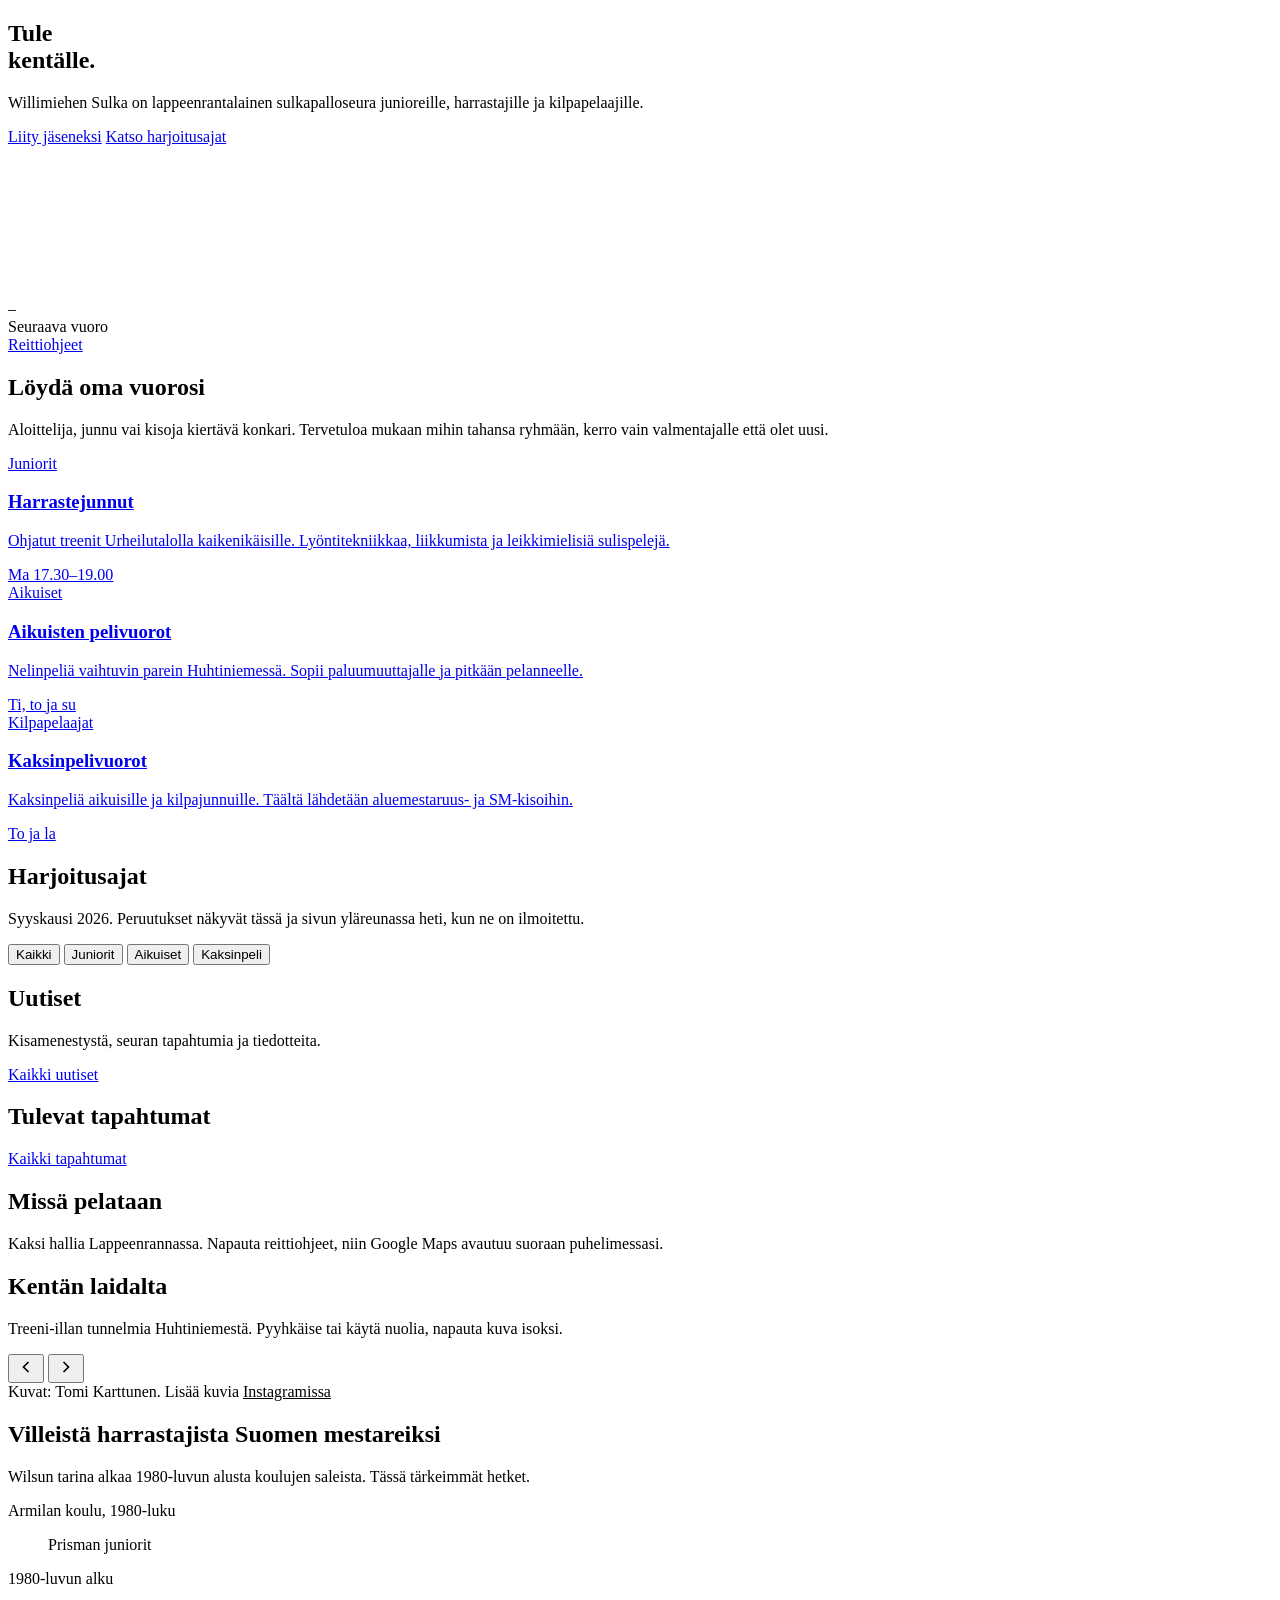
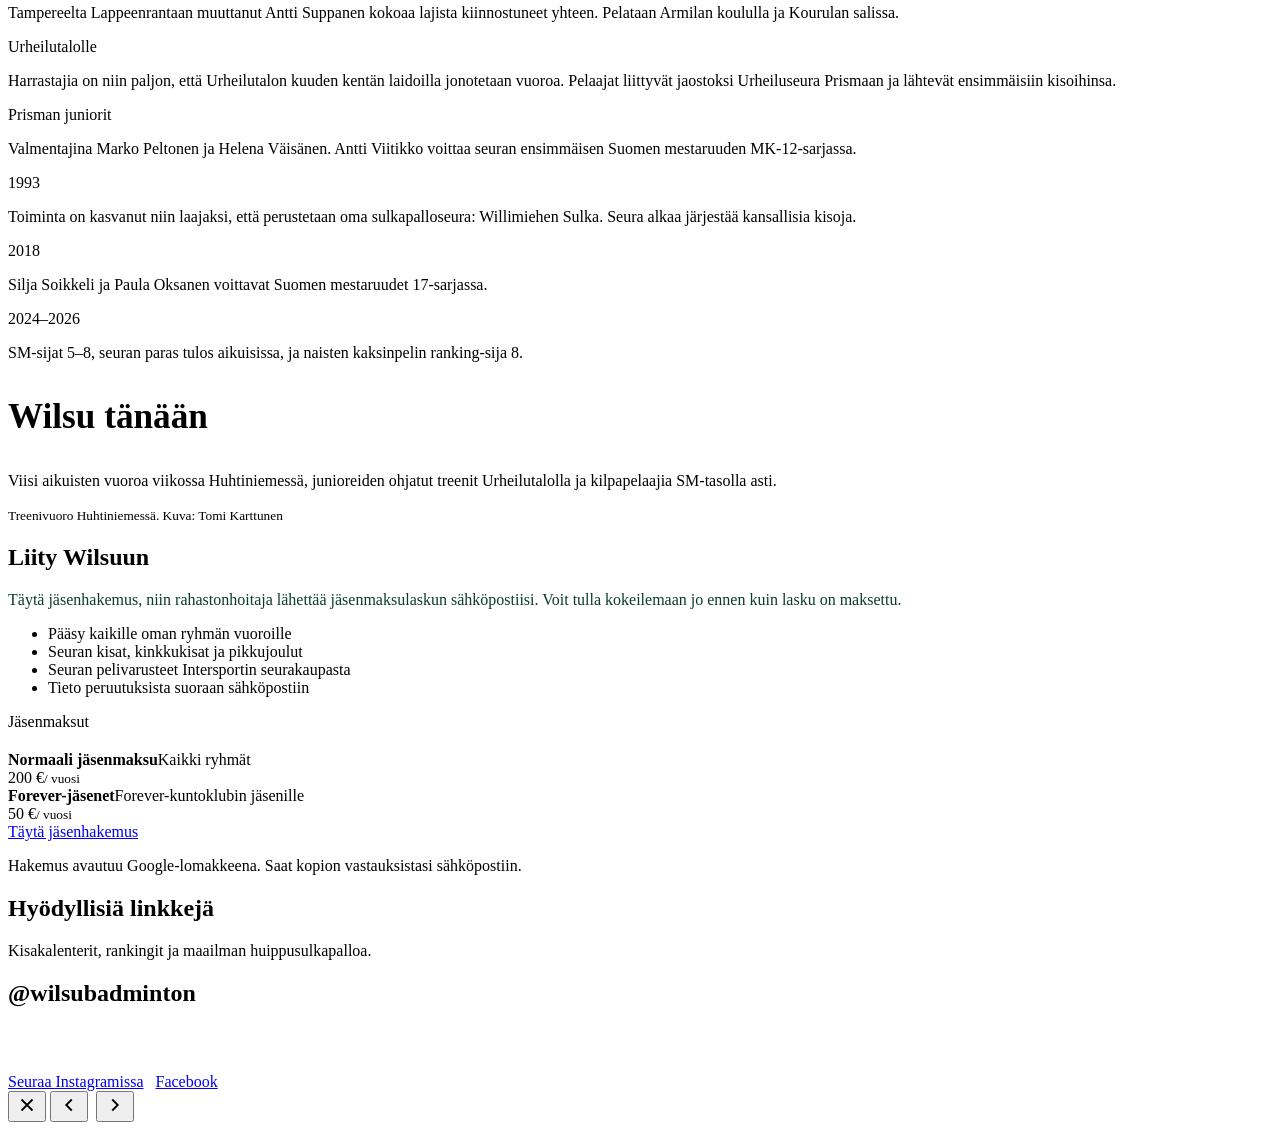
==== index.html @ 4e206eff "Add files via upload" ====
<!DOCTYPE html>
<html lang="fi">
<head>
<meta charset="UTF-8">
<meta name="viewport" content="width=device-width, initial-scale=1">
<title>Willimiehen Sulka – sulkapalloa Lappeenrannassa</title>
<meta name="description" content="Willimiehen Sulka ry on lappeenrantalainen sulkapalloseura junioreille, harrastajille ja kilpapelaajille.">
<meta name="theme-color" content="#0B3B2E">
<link rel="icon" href="data:image/svg+xml,%3Csvg xmlns='http://www.w3.org/2000/svg' viewBox='0 0 40 40'%3E%3Ccircle cx='20' cy='20' r='19' fill='%23F5D547'/%3E%3Cpath d='M13 12 L20 29 L27 12' fill='none' stroke='%230B3B2E' stroke-width='3.2'/%3E%3Ccircle cx='20' cy='30' r='3.2' fill='%230B3B2E'/%3E%3C/svg%3E">
<link rel="preload" href="assets/fonts/bricolage.woff2" as="font" type="font/woff2" crossorigin>
<link rel="stylesheet" href="assets/style.css">
</head>
<body>
<main>
<section class="hero">
  <div class="wrap">
    <div class="hero-copy">
      <h1>Tule<br>kentälle.</h1>
      <p>Willimiehen Sulka on lappeenrantalainen sulkapalloseura junioreille, harrastajille ja kilpapelaajille.</p>
      <div class="actions">
        <a class="btn btn-shuttle" href="#jasenyys">Liity jäseneksi</a>
        <a class="btn btn-ghost" href="#vuorot">Katso harjoitusajat</a>
      </div>
    </div>
    <div class="hero-stage"><svg id="scene" role="img" aria-label="Sulkapallo lentää verkon yli kentän päästä päähän"></svg></div>
  </div>
</section>

<div class="wrap next">
  <div class="next-card" aria-live="polite">
    <div class="next-badge" id="next-badge">–</div>
    <div>
      <div class="next-when" id="next-when">Seuraava vuoro</div>
      <div class="next-meta" id="next-meta"></div>
    </div>
    <a class="btn btn-dark" id="next-map" href="#paikat">Reittiohjeet</a>
  </div>
</div>

<section class="block" id="pelaa">
  <div class="wrap">
    <div class="head-row">
      <div>
        <h2>Löydä oma vuorosi</h2>
        <p class="lede">Aloittelija, junnu vai kisoja kiertävä konkari. Tervetuloa mukaan mihin tahansa ryhmään, kerro vain valmentajalle että olet uusi.</p>
      </div>
    </div>
    <div class="paths">
      <a class="path" href="#vuorot" data-go="juniorit">
        <div><span class="tag tag-juniorit">Juniorit</span><h3>Harrastejunnut</h3></div>
        <p>Ohjatut treenit Urheilutalolla kaikenikäisille. Lyöntitekniikkaa, liikkumista ja leikkimielisiä sulispelejä.</p>
        <span class="when">Ma 17.30–19.00</span>
      </a>
      <a class="path" href="#vuorot" data-go="aikuiset">
        <div><span class="tag tag-aikuiset">Aikuiset</span><h3>Aikuisten pelivuorot</h3></div>
        <p>Nelinpeliä vaihtuvin parein Huhtiniemessä. Sopii paluumuuttajalle ja pitkään pelanneelle.</p>
        <span class="when">Ti, to ja su</span>
      </a>
      <a class="path" href="#vuorot" data-go="kilpa">
        <div><span class="tag tag-kilpa">Kilpapelaajat</span><h3>Kaksinpelivuorot</h3></div>
        <p>Kaksinpeliä aikuisille ja kilpajunnuille. Täältä lähdetään aluemestaruus- ja SM-kisoihin.</p>
        <span class="when">To ja la</span>
      </a>
    </div>
  </div>
</section>

<section class="block schedule" id="vuorot">
  <div class="wrap">
    <div class="head-row">
      <div>
        <h2>Harjoitusajat</h2>
        <p class="lede">Syyskausi 2026. Peruutukset näkyvät tässä ja sivun yläreunassa heti, kun ne on ilmoitettu.</p>
      </div>
      <div class="filters" role="group" aria-label="Näytä ryhmä">
        <button aria-pressed="true" data-filter="kaikki">Kaikki</button>
        <button aria-pressed="false" data-filter="juniorit">Juniorit</button>
        <button aria-pressed="false" data-filter="aikuiset">Aikuiset</button>
        <button aria-pressed="false" data-filter="kilpa">Kaksinpeli</button>
      </div>
    </div>
    <div class="week" id="week"></div>
  </div>
</section>

<section class="block" id="uutiset">
  <div class="wrap">
    <div class="head-row">
      <div>
        <h2>Uutiset</h2>
        <p class="lede">Kisamenestystä, seuran tapahtumia ja tiedotteita.</p>
      </div>
      <a class="text-link" href="uutiset.html">Kaikki uutiset</a>
    </div>
    <div class="news-cards" id="news"></div>
  </div>
</section>

<section class="block events" id="tapahtumat">
  <div class="wrap">
    <div class="head-row">
      <h2>Tulevat tapahtumat</h2>
      <a class="text-link" href="tapahtumat.html">Kaikki tapahtumat</a>
    </div>
    <div id="events"></div>
  </div>
</section>

<section class="block" id="paikat">
  <div class="wrap">
    <div class="head-row">
      <div>
        <h2>Missä pelataan</h2>
        <p class="lede">Kaksi hallia Lappeenrannassa. Napauta reittiohjeet, niin Google Maps avautuu suoraan puhelimessasi.</p>
      </div>
    </div>
    <div class="places" id="places"></div>
  </div>
</section>

<section class="block gallery" id="galleria">
  <div class="wrap">
    <div class="head-row">
      <div>
        <h2>Kentän laidalta</h2>
        <p class="lede">Treeni-illan tunnelmia Huhtiniemestä. Pyyhkäise tai käytä nuolia, napauta kuva isoksi.</p>
      </div>
      <div class="g-controls">
        <button class="g-btn" id="g-prev" aria-label="Edellinen kuva"><svg width="20" height="20" viewBox="0 0 24 24" fill="none" stroke="currentColor" stroke-width="2" aria-hidden="true"><path d="M15 6l-6 6 6 6"/></svg></button>
        <button class="g-btn" id="g-next" aria-label="Seuraava kuva"><svg width="20" height="20" viewBox="0 0 24 24" fill="none" stroke="currentColor" stroke-width="2" aria-hidden="true"><path d="M9 6l6 6-6 6"/></svg></button>
      </div>
    </div>
  </div>
  <div class="track" id="track" tabindex="0" aria-label="Kuvagalleria"></div>
  <div class="wrap g-foot">
    <div class="g-progress" aria-hidden="true"><span id="g-bar"></span></div>
    <span>Kuvat: Tomi Karttunen. Lisää kuvia <a href="https://www.instagram.com/wilsubadminton" style="color:var(--shuttle)">Instagramissa</a></span>
  </div>
</section>

<section class="block" id="seura">
  <div class="wrap">
    <div class="head-row">
      <div>
        <h2>Villeistä harrastajista Suomen mestareiksi</h2>
        <p class="lede">Wilsun tarina alkaa 1980-luvun alusta koulujen saleista. Tässä tärkeimmät hetket.</p>
      </div>
    </div>
    <div class="history-grid">
      <div class="archive">
        <figure class="polaroid" style="margin:0">
          <div class="frame" id="archive-1"></div>
          <figcaption>Armilan koulu, 1980-luku</figcaption>
        </figure>
        <figure class="polaroid two">
          <div class="frame" id="archive-2"></div>
          <figcaption>Prisman juniorit</figcaption>
        </figure>
      </div>
      <div class="story">
        <div class="era"><div class="yr">1980-luvun alku</div><p>Tampereelta Lappeenrantaan muuttanut Antti Suppanen kokoaa lajista kiinnostuneet yhteen. Pelataan Armilan koululla ja Kourulan salissa.</p></div>
        <div class="era"><div class="yr">Urheilutalolle</div><p>Harrastajia on niin paljon, että Urheilutalon kuuden kentän laidoilla jonotetaan vuoroa. Pelaajat liittyvät jaostoksi Urheiluseura Prismaan ja lähtevät ensimmäisiin kisoihinsa.</p></div>
        <div class="era"><div class="yr">Prisman juniorit</div><p>Valmentajina Marko Peltonen ja Helena Väisänen. Antti Viitikko voittaa seuran ensimmäisen Suomen mestaruuden MK-12-sarjassa.</p></div>
        <div class="era"><div class="yr">1993</div><p>Toiminta on kasvanut niin laajaksi, että perustetaan oma sulkapalloseura: Willimiehen Sulka. Seura alkaa järjestää kansallisia kisoja.</p></div>
        <div class="era"><div class="yr">2018</div><p>Silja Soikkeli ja Paula Oksanen voittavat Suomen mestaruudet 17-sarjassa.</p></div>
        <div class="era"><div class="yr">2024–2026</div><p>SM-sijat 5–8, seuran paras tulos aikuisissa, ja naisten kaksinpelin ranking-sija 8.</p></div>
      </div>
    </div>
    <div class="now">
      <div class="now-photo" id="now-photo"></div>
      <div>
        <h3 style="font-size:clamp(1.6rem,3vw,2.2rem);font-weight:800">Wilsu tänään</h3>
        <p class="lede">Viisi aikuisten vuoroa viikossa Huhtiniemessä, junioreiden ohjatut treenit Urheilutalolla ja kilpapelaajia SM-tasolla asti.</p>
        <small>Treenivuoro Huhtiniemessä. Kuva: Tomi Karttunen</small>
      </div>
    </div>
  </div>
</section>

<section class="block join" id="jasenyys">
  <div class="wrap">
    <div>
      <h2>Liity Wilsuun</h2>
      <p class="lede" style="color:#0B3B2E">Täytä jäsenhakemus, niin rahastonhoitaja lähettää jäsenmaksulaskun sähköpostiisi. Voit tulla kokeilemaan jo ennen kuin lasku on maksettu.</p>
      <ul>
        <li>Pääsy kaikille oman ryhmän vuoroille</li>
        <li>Seuran kisat, kinkkukisat ja pikkujoulut</li>
        <li>Seuran pelivarusteet Intersportin seurakaupasta</li>
        <li>Tieto peruutuksista suoraan sähköpostiin</li>
      </ul>
    </div>
    <div class="join-card">
      <p style="margin:0 0 1.25rem">Jäsenmaksut</p>
      <div class="prices">
        <div class="price-row"><div><b>Normaali jäsenmaksu</b><span>Kaikki ryhmät</span></div><div class="price"><span id="price-normal">200 €</span><small>/ vuosi</small></div></div>
        <div class="price-row"><div><b>Forever-jäsenet</b><span>Forever-kuntoklubin jäsenille</span></div><div class="price"><span id="price-forever">50 €</span><small>/ vuosi</small></div></div>
      </div>
      <a class="btn btn-shuttle join-btn" id="join-link" href="#" target="_blank" rel="noopener">Täytä jäsenhakemus</a>
      <p class="join-small">Hakemus avautuu Google-lomakkeena. Saat kopion vastauksistasi sähköpostiin.</p>
    </div>
  </div>
</section>

<section class="block" id="linkit">
  <div class="wrap">
    <div class="head-row">
      <div>
        <h2>Hyödyllisiä linkkejä</h2>
        <p class="lede">Kisakalenterit, rankingit ja maailman huippusulkapalloa.</p>
      </div>
    </div>
    <div class="links-grid" id="links"></div>
  </div>
</section>

<section class="block ig-band">
  <div class="wrap">
    <div>
      <h2>@wilsubadminton</h2>
      <p class="lede" style="color:rgba(255,255,255,.8)">Kisamatkoja, treenivideoita ja pikkujoulujen parhaat palat. Seuraa meitä, niin näet mitä kentällä tapahtuu.</p>
      <div style="display:flex;gap:.75rem;flex-wrap:wrap;margin-top:1.75rem">
        <a class="btn btn-shuttle" href="https://www.instagram.com/wilsubadminton">Seuraa Instagramissa</a>
        <a class="btn btn-ghost" href="https://www.facebook.com/profile.php?id=61566355680608">Facebook</a>
      </div>
    </div>
    <div class="ig-grid" id="ig-grid"></div>
  </div>
</section>
</main>

<div class="lightbox" id="lightbox" role="dialog" aria-modal="true" aria-label="Kuva isona">
  <button class="lb-close" id="lb-close" aria-label="Sulje"><svg width="22" height="22" viewBox="0 0 24 24" fill="none" stroke="currentColor" stroke-width="2" aria-hidden="true"><path d="M6 6l12 12M18 6L6 18"/></svg></button>
  <button class="lb-prev" id="lb-prev" aria-label="Edellinen"><svg width="22" height="22" viewBox="0 0 24 24" fill="none" stroke="currentColor" stroke-width="2" aria-hidden="true"><path d="M15 6l-6 6 6 6"/></svg></button>
  <img id="lb-img" alt="">
  <button class="lb-next" id="lb-next" aria-label="Seuraava"><svg width="22" height="22" viewBox="0 0 24 24" fill="none" stroke="currentColor" stroke-width="2" aria-hidden="true"><path d="M9 6l6 6-6 6"/></svg></button>
  <div class="lb-caption" id="lb-caption"></div>
</div>

<script src="assets/content.js"></script>
<script src="assets/site.js"></script>
<script src="assets/hero.js"></script>
<script src="assets/home.js"></script>
</body>
</html>
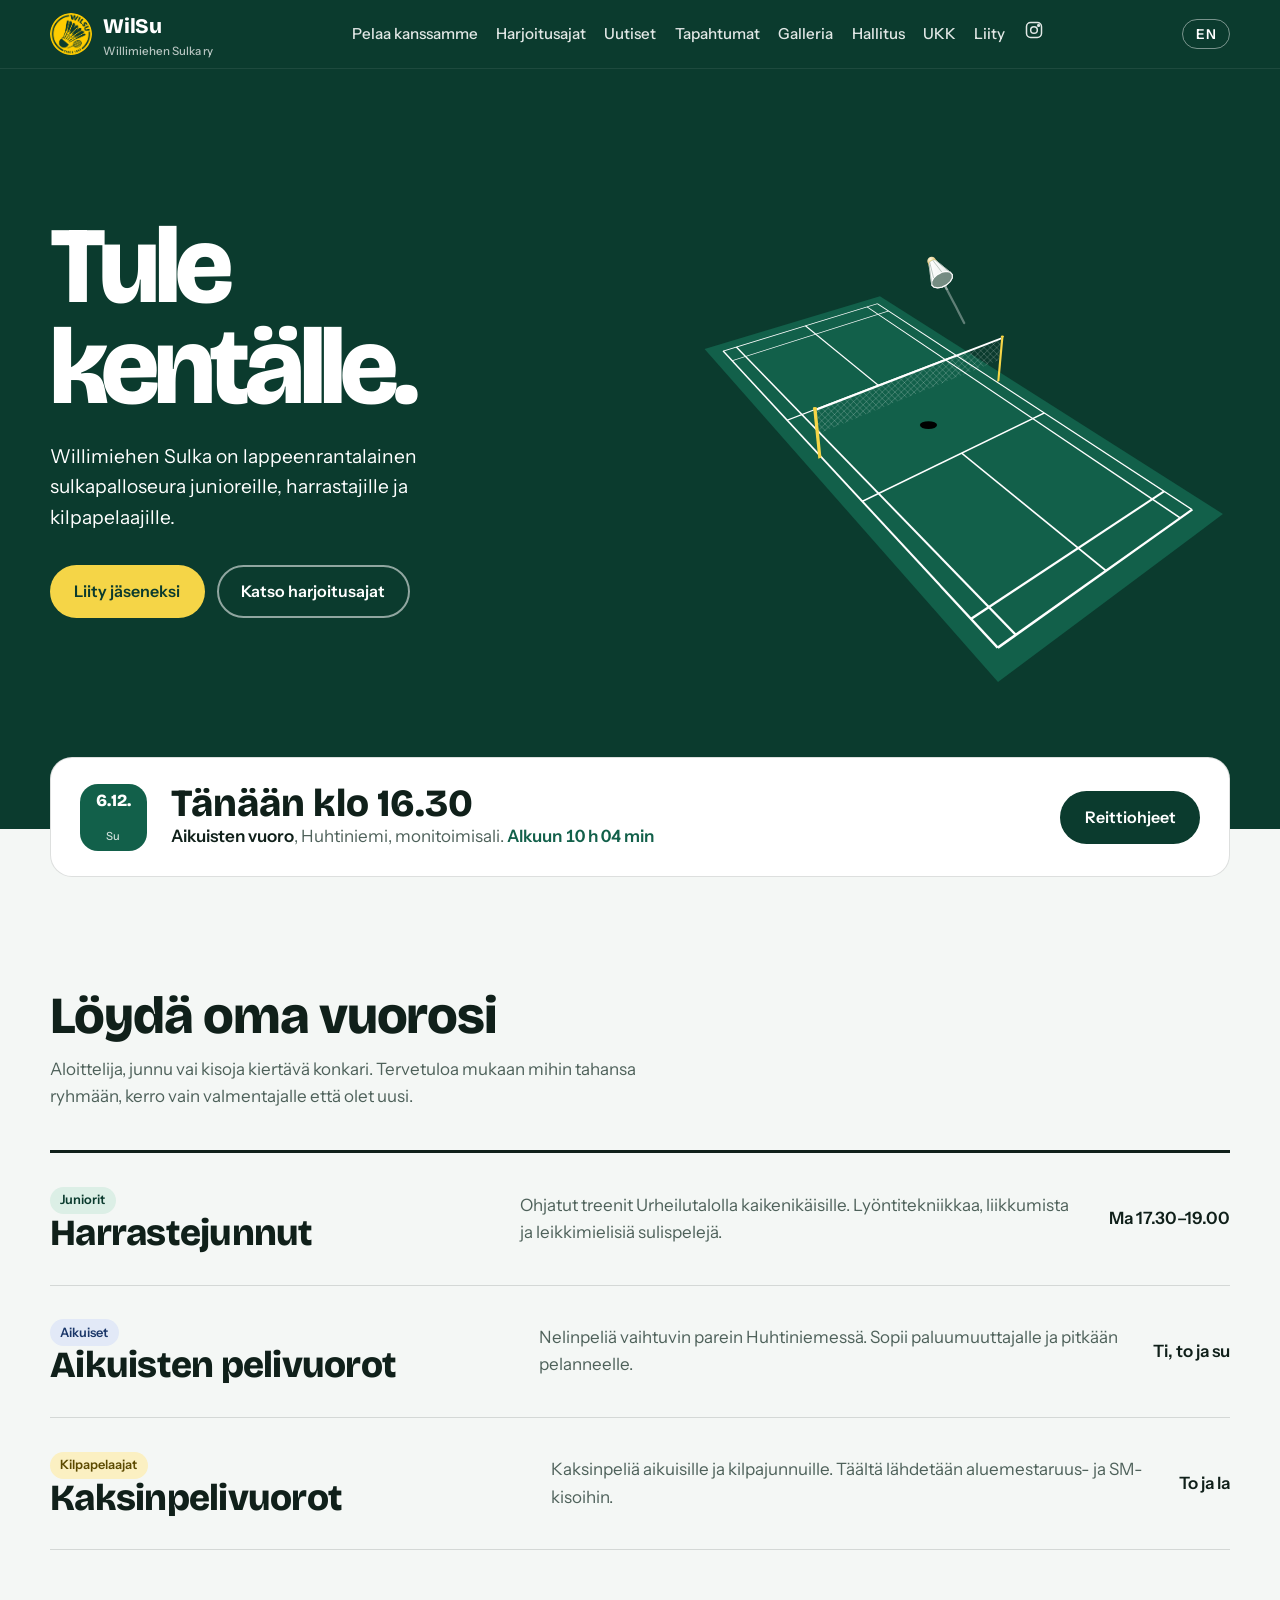
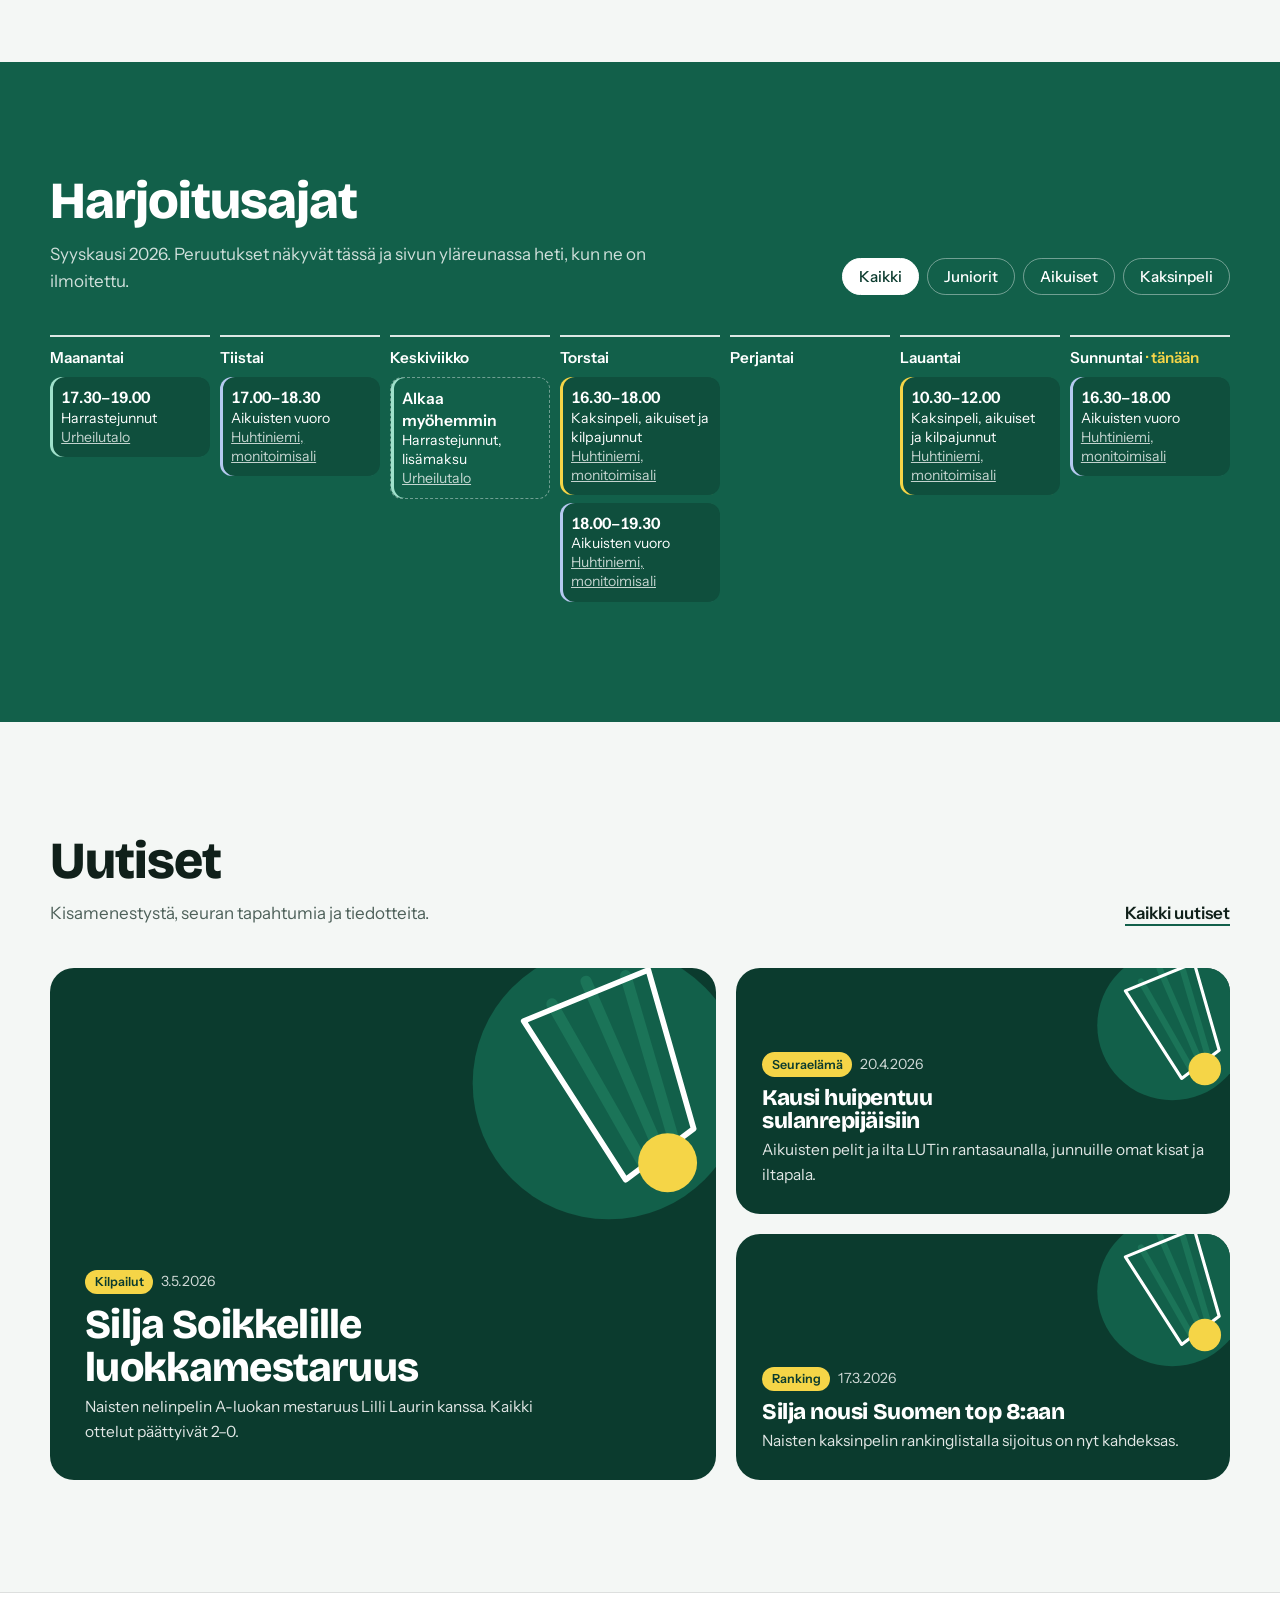
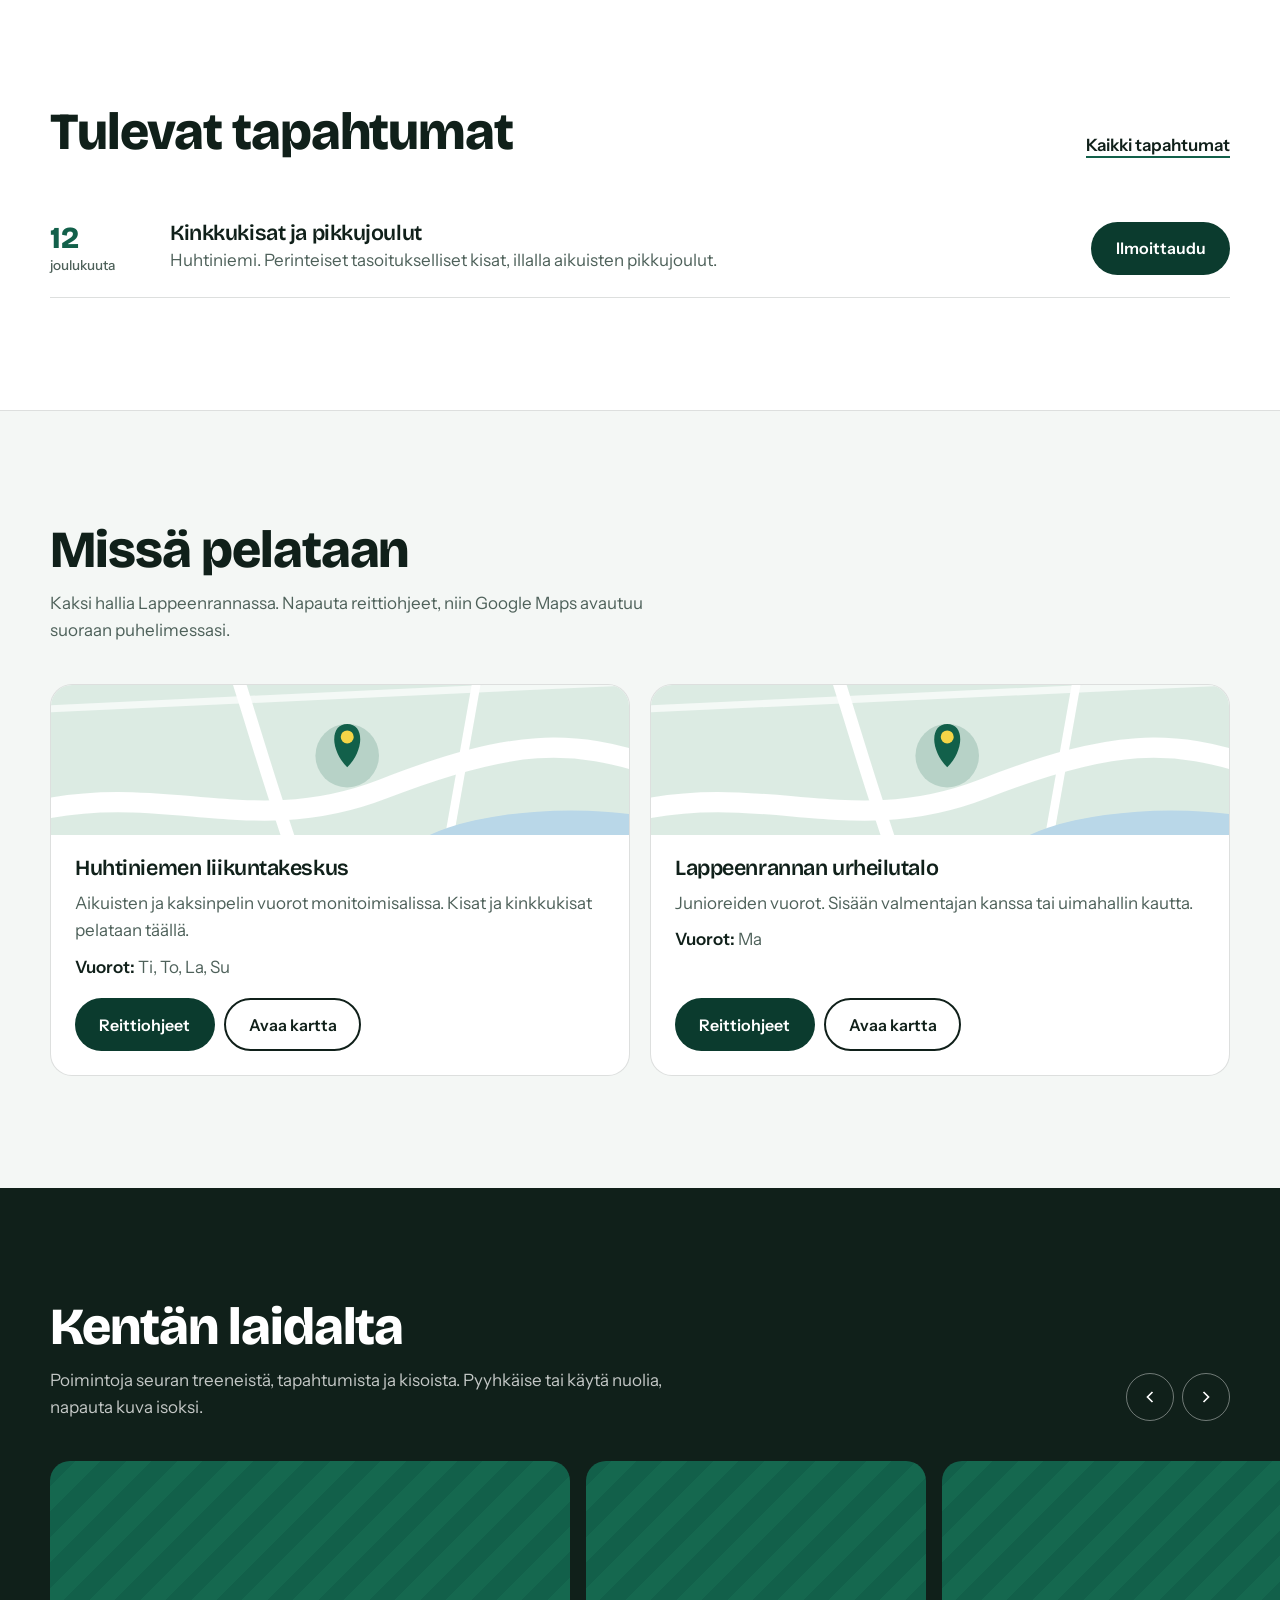
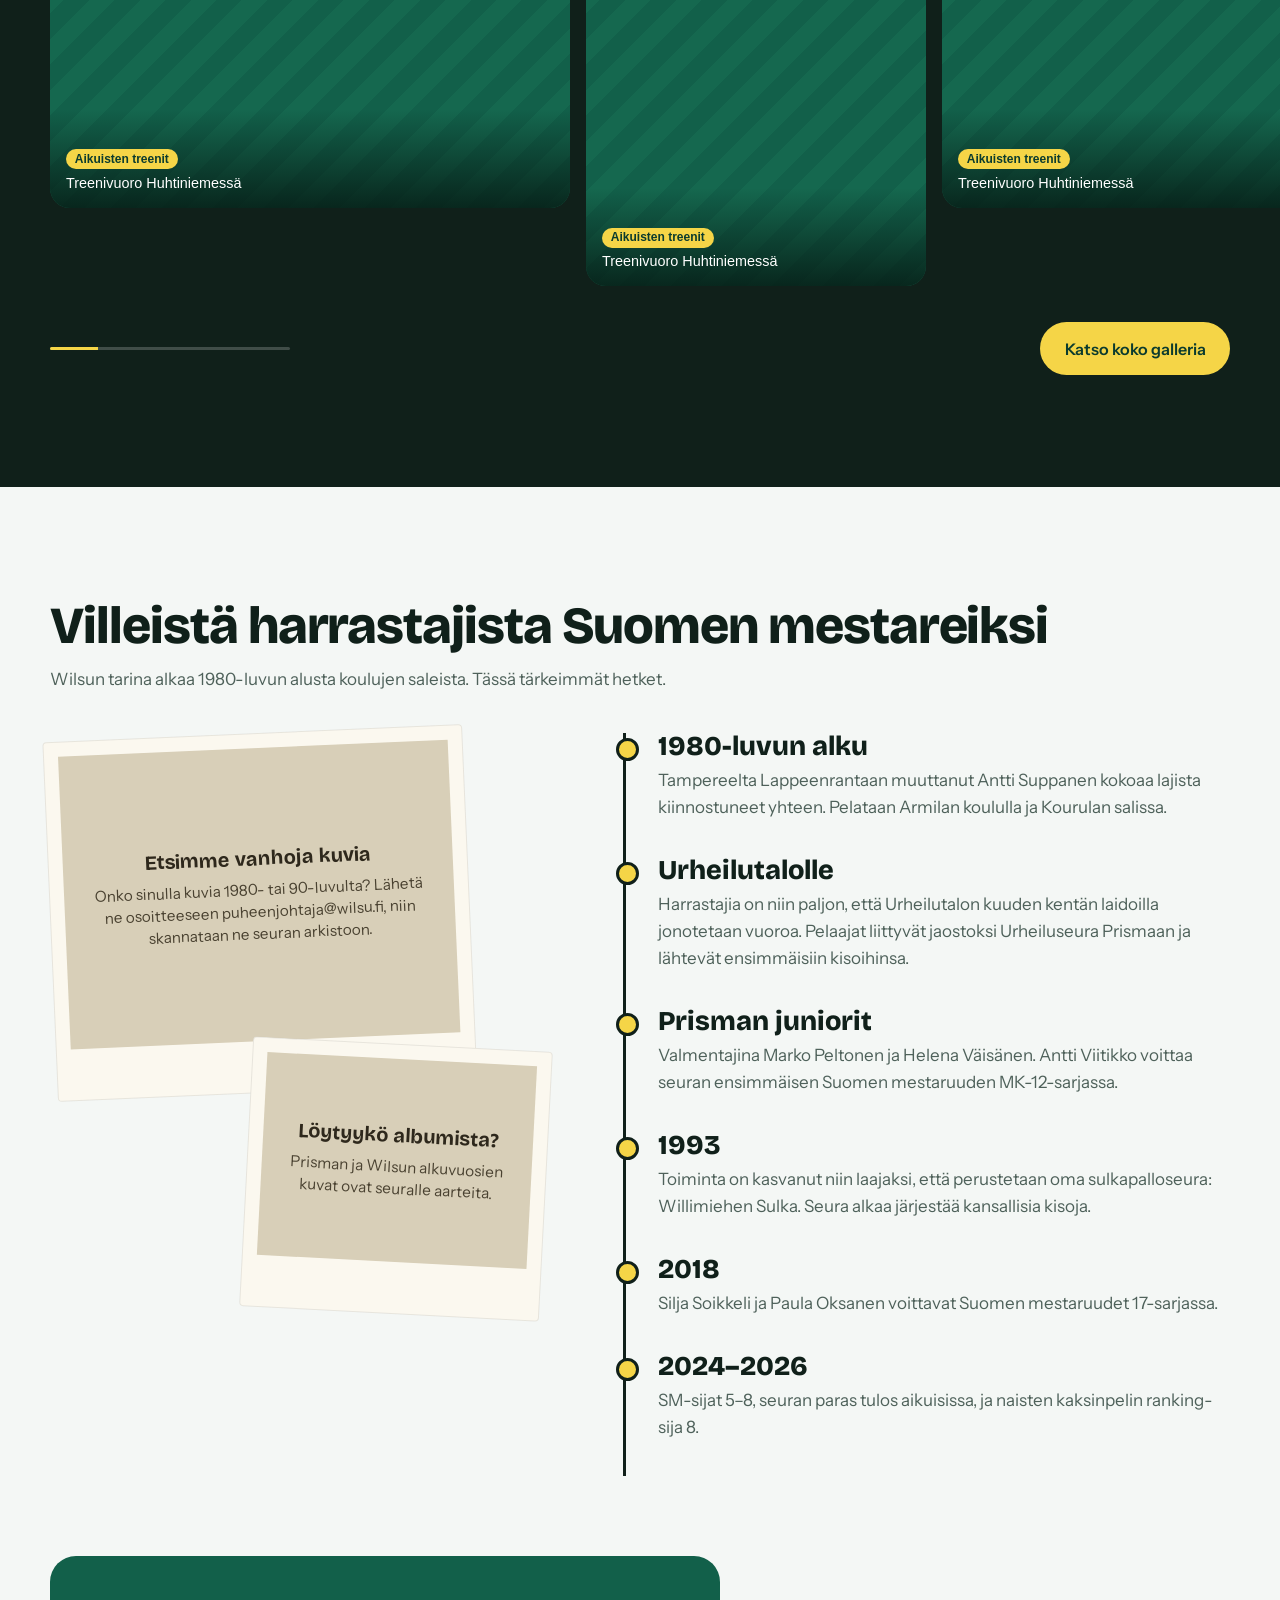
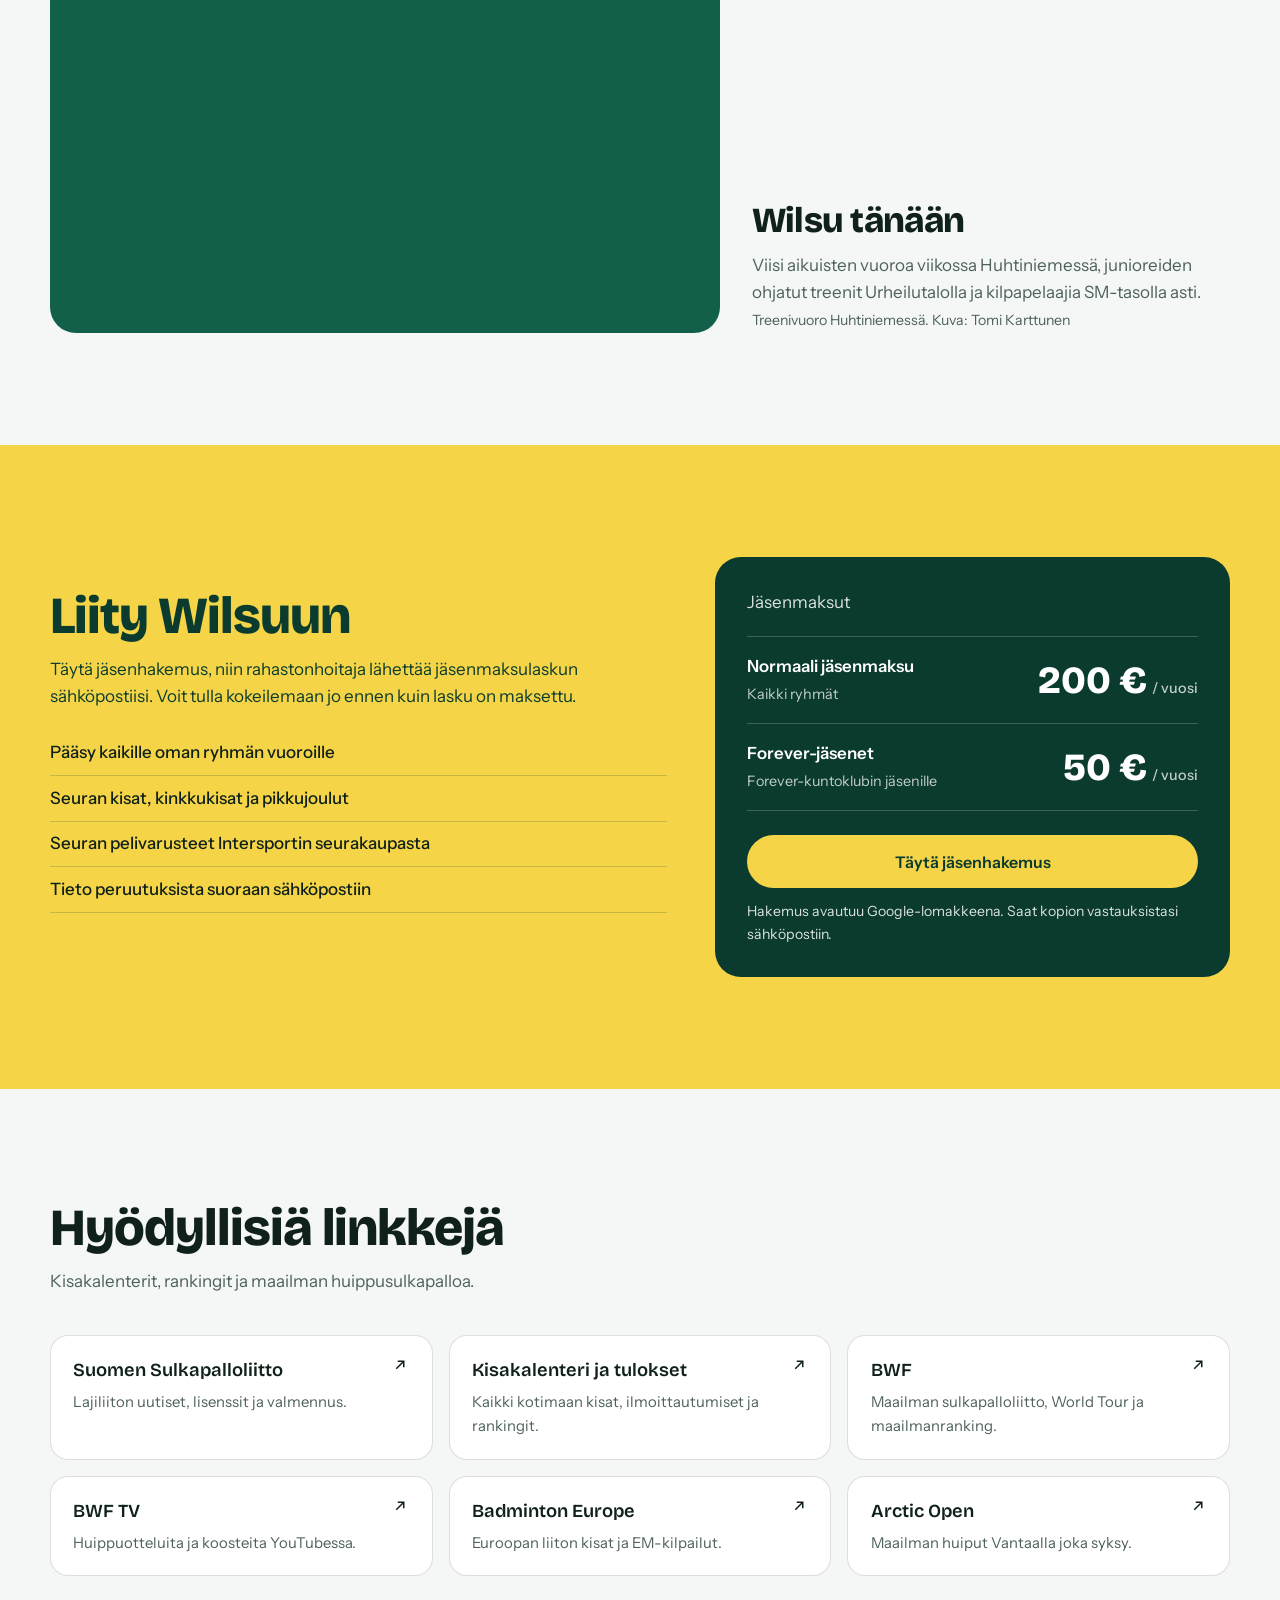
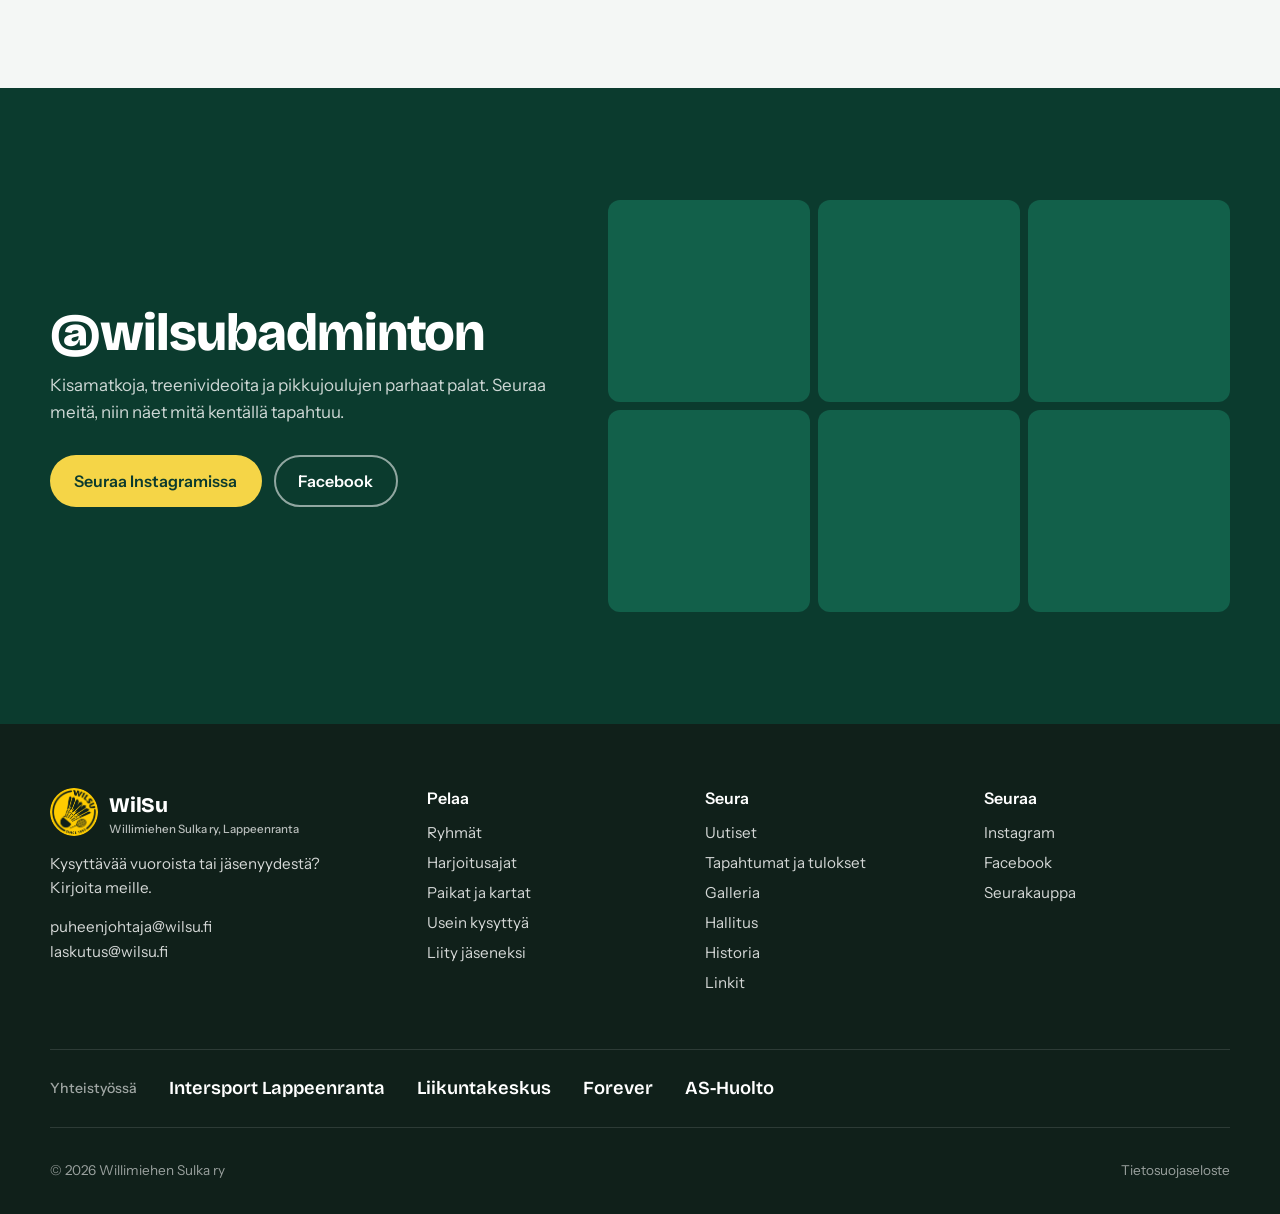
==== commit 70de2925: "Add files via upload" ====
--- a/index.html
+++ b/index.html
@@ -5,14 +5,31 @@
 <meta name="viewport" content="width=device-width, initial-scale=1">
 <title>Willimiehen Sulka – sulkapalloa Lappeenrannassa</title>
 <meta name="description" content="Willimiehen Sulka ry on lappeenrantalainen sulkapalloseura junioreille, harrastajille ja kilpapelaajille.">
+<meta property="og:type" content="website">
+<meta property="og:site_name" content="Willimiehen Sulka">
+<meta property="og:locale" content="fi_FI">
+<meta property="og:title" content="Willimiehen Sulka – sulkapalloa Lappeenrannassa">
+<meta property="og:description" content="Lappeenrantalainen sulkapalloseura junioreille, harrastajille ja kilpapelaajille. Katso harjoitusajat ja liity mukaan.">
+<meta property="og:url" content="https://sachinthalut.github.io/Wilsu/">
+<meta property="og:image" content="https://sachinthalut.github.io/Wilsu/assets/share.png">
+<meta property="og:image:width" content="1200">
+<meta property="og:image:height" content="630">
+<meta property="og:image:alt" content="Willimiehen Sulka – sulkapalloa Lappeenrannassa">
+<meta name="twitter:card" content="summary_large_image">
 <meta name="theme-color" content="#0B3B2E">
 <link rel="icon" href="data:image/svg+xml,%3Csvg xmlns='http://www.w3.org/2000/svg' viewBox='0 0 40 40'%3E%3Ccircle cx='20' cy='20' r='19' fill='%23F5D547'/%3E%3Cpath d='M13 12 L20 29 L27 12' fill='none' stroke='%230B3B2E' stroke-width='3.2'/%3E%3Ccircle cx='20' cy='30' r='3.2' fill='%230B3B2E'/%3E%3C/svg%3E">
+<link rel="apple-touch-icon" href="assets/WilsuLogo.png">
 <link rel="preload" href="assets/fonts/bricolage.woff2" as="font" type="font/woff2" crossorigin>
 <link rel="stylesheet" href="assets/style.css">
 </head>
 <body>
 <main>
-<section class="hero">
+<section class="hero" id="hero">
+  <div class="hero-media" aria-hidden="true">
+    <div class="hero-slides" id="hero-slides"></div>
+    <video id="hero-video" muted loop playsinline preload="none" hidden></video>
+  </div>
+  <div class="hero-shade" aria-hidden="true"></div>
   <div class="wrap">
     <div class="hero-copy">
       <h1>Tule<br>kentälle.</h1>
@@ -22,8 +39,12 @@
         <a class="btn btn-ghost" href="#vuorot">Katso harjoitusajat</a>
       </div>
     </div>
-    <div class="hero-stage"><svg id="scene" role="img" aria-label="Sulkapallo lentää verkon yli kentän päästä päähän"></svg></div>
-  </div>
+    <div class="hero-stage" id="hero-stage" hidden><svg id="scene" role="img" aria-label="Sulkapallo lentää verkon yli kentän päästä päähän"></svg></div>
+  </div>
+  <button class="media-toggle" id="media-toggle" aria-label="Pysäytä video" hidden>
+    <svg class="i-pause" width="18" height="18" viewBox="0 0 24 24" fill="currentColor" aria-hidden="true"><rect x="6" y="5" width="4" height="14" rx="1"/><rect x="14" y="5" width="4" height="14" rx="1"/></svg>
+    <svg class="i-play" width="18" height="18" viewBox="0 0 24 24" fill="currentColor" aria-hidden="true"><path d="M8 5.5v13a1 1 0 0 0 1.5.9l10-6.5a1 1 0 0 0 0-1.7l-10-6.5A1 1 0 0 0 8 5.5z"/></svg>
+  </button>
 </section>
 
 <div class="wrap next">
@@ -123,7 +144,7 @@
     <div class="head-row">
       <div>
         <h2>Kentän laidalta</h2>
-        <p class="lede">Treeni-illan tunnelmia Huhtiniemestä. Pyyhkäise tai käytä nuolia, napauta kuva isoksi.</p>
+        <p class="lede">Poimintoja seuran treeneistä, tapahtumista ja kisoista. Pyyhkäise tai käytä nuolia, napauta kuva isoksi.</p>
       </div>
       <div class="g-controls">
         <button class="g-btn" id="g-prev" aria-label="Edellinen kuva"><svg width="20" height="20" viewBox="0 0 24 24" fill="none" stroke="currentColor" stroke-width="2" aria-hidden="true"><path d="M15 6l-6 6 6 6"/></svg></button>
@@ -134,7 +155,7 @@
   <div class="track" id="track" tabindex="0" aria-label="Kuvagalleria"></div>
   <div class="wrap g-foot">
     <div class="g-progress" aria-hidden="true"><span id="g-bar"></span></div>
-    <span>Kuvat: Tomi Karttunen. Lisää kuvia <a href="https://www.instagram.com/wilsubadminton" style="color:var(--shuttle)">Instagramissa</a></span>
+    <a class="btn btn-shuttle" href="galleria.html">Katso koko galleria</a>
   </div>
 </section>
 
@@ -228,15 +249,8 @@
 </section>
 </main>
 
-<div class="lightbox" id="lightbox" role="dialog" aria-modal="true" aria-label="Kuva isona">
-  <button class="lb-close" id="lb-close" aria-label="Sulje"><svg width="22" height="22" viewBox="0 0 24 24" fill="none" stroke="currentColor" stroke-width="2" aria-hidden="true"><path d="M6 6l12 12M18 6L6 18"/></svg></button>
-  <button class="lb-prev" id="lb-prev" aria-label="Edellinen"><svg width="22" height="22" viewBox="0 0 24 24" fill="none" stroke="currentColor" stroke-width="2" aria-hidden="true"><path d="M15 6l-6 6 6 6"/></svg></button>
-  <img id="lb-img" alt="">
-  <button class="lb-next" id="lb-next" aria-label="Seuraava"><svg width="22" height="22" viewBox="0 0 24 24" fill="none" stroke="currentColor" stroke-width="2" aria-hidden="true"><path d="M9 6l6 6-6 6"/></svg></button>
-  <div class="lb-caption" id="lb-caption"></div>
-</div>
-
 <script src="assets/content.js"></script>
+<script src="assets/i18n.js"></script>
 <script src="assets/site.js"></script>
 <script src="assets/hero.js"></script>
 <script src="assets/home.js"></script>
--- a/assets/style.css
+++ b/assets/style.css
@@ -0,0 +1,486 @@
+[hidden]{display:none!important}
+@font-face{font-family:"Bricolage Grotesque";src:url(fonts/bricolage.woff2) format("woff2");font-weight:200 800;font-display:swap}
+@font-face{font-family:"Instrument Sans";src:url(fonts/instrument-400.woff2) format("woff2");font-weight:400;font-display:swap}
+@font-face{font-family:"Instrument Sans";src:url(fonts/instrument-500.woff2) format("woff2");font-weight:500;font-display:swap}
+@font-face{font-family:"Instrument Sans";src:url(fonts/instrument-600.woff2) format("woff2");font-weight:600;font-display:swap}
+
+:root{
+  --deep:#0B3B2E;
+  --court:#12604A;
+  --court-2:#1B7458;
+  --line:#FFFFFF;
+  --paper:#F4F7F5;
+  --ink:#10201A;
+  --muted:#4E615A;
+  --shuttle:#F5D547;
+  --alert:#B3261E;
+  --rule:rgba(16,32,26,.14);
+  --display:"Bricolage Grotesque", system-ui, sans-serif;
+  --body:"Instrument Sans", system-ui, sans-serif;
+  --wrap:min(1180px, 100% - 2.5rem);
+}
+*{box-sizing:border-box}
+html{scroll-behavior:smooth}
+body{margin:0;font-family:var(--body);font-size:1.0625rem;line-height:1.6;color:var(--ink);background:var(--paper);-webkit-font-smoothing:antialiased}
+a{color:inherit}
+img,svg{display:block;max-width:100%}
+:focus-visible{outline:3px solid var(--shuttle);outline-offset:3px;border-radius:4px}
+.wrap{width:var(--wrap);margin-inline:auto}
+h1,h2,h3{font-family:var(--display);line-height:1.05;margin:0;letter-spacing:-.02em}
+h2{font-size:clamp(2rem,4.2vw,3.25rem);font-weight:800}
+h3{font-size:1.35rem;font-weight:600}
+.lede{color:var(--muted);max-width:58ch;margin:.75rem 0 0}
+.btn{display:inline-flex;align-items:center;gap:.5rem;font:600 1rem var(--body);padding:.9rem 1.4rem;border-radius:999px;text-decoration:none;border:2px solid transparent;cursor:pointer;transition:transform .15s ease, background .2s ease}
+.btn:active{transform:scale(.97)}
+.btn-shuttle{background:var(--shuttle);color:var(--deep)}
+.btn-shuttle:hover{background:#FFE36B}
+.btn-ghost{border-color:rgba(255,255,255,.55);color:var(--line)}
+.btn-ghost:hover{background:rgba(255,255,255,.1)}
+.btn-dark{background:var(--deep);color:var(--line)}
+.btn-dark:hover{background:var(--court)}
+
+.alert{background:var(--alert);color:#fff;font-size:.95rem}
+.alert .wrap{display:flex;gap:.75rem;align-items:center;padding:.6rem 0}
+.alert strong{font-weight:600}
+.alert-dot{width:.55rem;height:.55rem;border-radius:50%;background:#fff;flex:none;animation:pulse 1.6s ease-in-out infinite}
+@keyframes pulse{50%{opacity:.35}}
+
+header.site{background:var(--deep);color:var(--line);position:sticky;top:0;z-index:20;border-bottom:1px solid rgba(255,255,255,.08)}
+header.site .wrap{display:flex;align-items:center;justify-content:space-between;height:4.25rem}
+.brand{display:flex;align-items:center;gap:.7rem;text-decoration:none;font-family:var(--display);font-weight:800;font-size:1.3rem;letter-spacing:-.01em}
+.brand small{display:block;font:500 .72rem var(--body);opacity:.7;letter-spacing:0}
+nav.main ul{list-style:none;margin:0;padding:0;display:flex;gap:1.6rem;align-items:center}
+nav.main a{text-decoration:none;font-weight:500;font-size:.98rem;opacity:.88}
+nav.main a:hover{opacity:1;text-decoration:underline;text-underline-offset:6px;text-decoration-thickness:2px;text-decoration-color:var(--shuttle)}
+.lang{font-size:.85rem;border:1px solid rgba(255,255,255,.35);border-radius:999px;padding:.25rem .7rem;text-decoration:none}
+.menu-btn{display:none;background:none;border:0;color:inherit;padding:.5rem;cursor:pointer}
+
+.hero{background:var(--deep);color:var(--line);position:relative;overflow:hidden}
+.hero .wrap{display:grid;grid-template-columns:1.05fr .95fr;gap:2rem;align-items:center;min-height:min(86vh,760px);padding:3rem 0 7rem}
+.hero h1{font-size:clamp(3.2rem,8.5vw,7.2rem);font-weight:800;letter-spacing:-.045em;line-height:.92}
+.hero p{font-size:1.2rem;max-width:34ch;opacity:.9;margin:1.5rem 0 2rem}
+.hero .actions{display:flex;flex-wrap:wrap;gap:.75rem}
+.hero-copy > *{opacity:0;transform:translateY(14px);animation:rise .7s cubic-bezier(.2,.7,.2,1) forwards}
+.hero-copy > :nth-child(1){animation-delay:.9s}
+.hero-copy > :nth-child(2){animation-delay:1.05s}
+.hero-copy > :nth-child(3){animation-delay:1.2s}
+@keyframes rise{to{opacity:1;transform:none}}
+.hero-stage{position:relative;width:100%;aspect-ratio:1/1;max-width:600px;justify-self:center}
+#scene{position:absolute;inset:0;width:100%;height:100%;overflow:visible}
+@keyframes draw{to{stroke-dashoffset:0}}
+
+.next{position:relative;z-index:2;margin-top:-4.5rem}
+.next-card{background:var(--line);border-radius:22px;padding:1.6rem 1.8rem;display:grid;grid-template-columns:auto 1fr auto;gap:1.5rem;align-items:center;border:1px solid var(--rule)}
+.next-when{font-family:var(--display);font-weight:800;font-size:clamp(1.6rem,3.2vw,2.4rem);line-height:1}
+.next-meta{color:var(--muted)}
+.next-meta b{color:var(--ink);font-weight:600}
+.next-badge{width:4.2rem;height:4.2rem;border-radius:18px;background:var(--court);color:var(--line);display:grid;place-items:center;text-align:center;font-family:var(--display);font-weight:800;line-height:1}
+.next-badge span{display:block;font:500 .7rem var(--body);opacity:.8;margin-top:.2rem}
+.countdown{font-variant-numeric:tabular-nums;font-weight:600;color:var(--court)}
+
+section.block{padding:clamp(4rem,9vw,7rem) 0}
+.head-row{display:flex;justify-content:space-between;align-items:end;gap:1.5rem;flex-wrap:wrap;margin-bottom:2.5rem}
+.text-link{font-weight:600;text-decoration:underline;text-underline-offset:5px;text-decoration-thickness:2px;text-decoration-color:var(--court)}
+
+.paths{border-top:3px solid var(--ink)}
+.path{display:grid;grid-template-columns:minmax(0,1.1fr) minmax(0,1.4fr) auto;gap:2rem;align-items:center;padding:2rem 0;border-bottom:1px solid var(--rule);text-decoration:none;transition:padding .25s ease}
+.path:hover{padding-left:1rem}
+.path h3{font-size:clamp(1.6rem,3vw,2.3rem);font-weight:800}
+.path p{margin:0;color:var(--muted)}
+.path .when{font-weight:600;white-space:nowrap}
+.tag{display:inline-block;font-size:.8rem;font-weight:600;padding:.2rem .65rem;border-radius:999px}
+.tag-juniorit{background:#DCEFE6;color:#0B3B2E}
+.tag-aikuiset{background:#E2E9F7;color:#1B3769}
+.tag-kilpa{background:#FBF0C2;color:#5C4A00}
+
+.schedule{background:var(--court);color:var(--line)}
+.schedule .lede{color:rgba(255,255,255,.8)}
+.filters{display:flex;gap:.5rem;flex-wrap:wrap}
+.filters button{font:500 .95rem var(--body);background:transparent;color:var(--line);border:1.5px solid rgba(255,255,255,.4);border-radius:999px;padding:.5rem 1rem;cursor:pointer}
+.filters button[aria-pressed="true"]{background:var(--line);color:var(--deep);border-color:var(--line)}
+.week{display:grid;grid-template-columns:repeat(7,minmax(0,1fr));gap:.6rem}
+.day{border-top:2px solid rgba(255,255,255,.85);padding-top:.7rem;min-height:9rem}
+.day h4{margin:0 0 .6rem;font:600 .95rem var(--body)}
+.day.today h4::after{content:" · tänään";color:var(--shuttle)}
+.slot{background:rgba(0,0,0,.18);border-radius:12px;padding:.65rem .7rem;margin-bottom:.5rem;font-size:.88rem;line-height:1.35;transition:opacity .25s ease, transform .25s ease}
+.slot b{display:block;font-size:.98rem;font-variant-numeric:tabular-nums}
+.slot .where{opacity:.75}
+.slot.dim{opacity:.18;transform:scale(.97)}
+.slot.tba{border:1.5px dashed rgba(255,255,255,.4);background:transparent}
+.slot .cancel{display:block;margin-top:.35rem;color:var(--shuttle);font-weight:600}
+.slot.juniorit{box-shadow:inset 3px 0 0 #9FE1CB}
+.slot.aikuiset{box-shadow:inset 3px 0 0 #B5C9F0}
+.slot.kilpa{box-shadow:inset 3px 0 0 var(--shuttle)}
+.venues{display:grid;grid-template-columns:1fr 1fr;gap:1.5rem;margin-top:3rem;font-size:.95rem}
+.venues a{color:var(--shuttle)}
+
+.news-grid{display:grid;grid-template-columns:1.3fr 1fr;gap:2.5rem}
+.feature{background:var(--deep);color:var(--line);border-radius:26px;padding:2rem;display:flex;flex-direction:column;justify-content:end;min-height:26rem;position:relative;overflow:hidden;text-decoration:none}
+.feature svg.deco{position:absolute;right:-3rem;top:-2rem;width:70%;opacity:.9}
+.feature h3{font-size:clamp(1.7rem,3vw,2.4rem);font-weight:800;position:relative;max-width:18ch}
+.feature p{position:relative;opacity:.85;max-width:44ch}
+.news-list article{padding:1.25rem 0;border-bottom:1px solid var(--rule)}
+.news-list article:first-child{padding-top:0}
+.news-list time{font-size:.88rem;color:var(--muted)}
+.news-list h3{font-size:1.2rem;margin:.3rem 0}
+.news-list p{margin:0;color:var(--muted);font-size:.97rem}
+
+.events{background:var(--line);border-top:1px solid var(--rule);border-bottom:1px solid var(--rule)}
+.event{display:grid;grid-template-columns:6rem 1fr auto;gap:1.5rem;align-items:center;padding:1.4rem 0;border-bottom:1px solid var(--rule)}
+.event .date{font-family:var(--display);font-weight:800;font-size:1.9rem;line-height:1;color:var(--court)}
+.event .date small{display:block;font:500 .85rem var(--body);color:var(--muted);margin-top:.25rem}
+.event p{margin:.2rem 0 0;color:var(--muted)}
+
+.timeline{position:relative;display:grid;grid-template-columns:repeat(5,minmax(0,1fr));gap:1.5rem;margin-top:1rem}
+.timeline::before{content:"";position:absolute;left:0;right:0;top:1.05rem;height:3px;background:var(--ink)}
+.milestone{position:relative;padding-top:3rem}
+.milestone::before{content:"";position:absolute;top:.45rem;left:0;width:1.3rem;height:1.3rem;border-radius:50%;background:var(--shuttle);border:3px solid var(--ink)}
+.milestone .yr{font-family:var(--display);font-weight:800;font-size:2rem;line-height:1}
+.milestone p{margin:.5rem 0 0;font-size:.95rem;color:var(--muted)}
+
+.join{background:var(--shuttle)}
+.join .wrap{display:grid;grid-template-columns:1.2fr 1fr;gap:3rem;align-items:center}
+.join h2{color:var(--deep)}
+.join ul{margin:1.25rem 0 2rem;padding:0;list-style:none}
+.join li{padding:.55rem 0;border-bottom:1.5px solid rgba(11,59,46,.2);font-weight:500}
+.join-card{background:var(--deep);color:var(--line);border-radius:26px;padding:2rem}
+.join-card .price{font-family:var(--display);font-weight:800;font-size:3rem;line-height:1}
+.join-card p{opacity:.85}
+
+footer.site{background:var(--ink);color:rgba(255,255,255,.82);padding:4rem 0 2rem;font-size:.95rem}
+footer.site .cols{display:grid;grid-template-columns:1.4fr 1fr 1fr 1fr;gap:2rem}
+footer.site h4{color:var(--line);font:600 1rem var(--body);margin:0 0 .8rem}
+footer.site ul{list-style:none;margin:0;padding:0}
+footer.site li{margin:.35rem 0}
+footer.site a{text-decoration:none}
+footer.site a:hover{color:var(--shuttle)}
+.partners{display:flex;flex-wrap:wrap;gap:.6rem 2rem;margin:3rem 0 2rem;padding:1.5rem 0;border-top:1px solid rgba(255,255,255,.12);border-bottom:1px solid rgba(255,255,255,.12);font-family:var(--display);font-weight:600;font-size:1.15rem;color:var(--line)}
+.partners span:first-child{font:500 .88rem var(--body);color:rgba(255,255,255,.6);align-self:center}
+.legal{display:flex;justify-content:space-between;flex-wrap:wrap;gap:1rem;font-size:.85rem;opacity:.7}
+
+@media (max-width: 960px){
+  nav.main{display:none;position:absolute;top:4.25rem;left:0;right:0;background:var(--deep);padding:1rem 1.25rem 1.5rem;border-bottom:1px solid rgba(255,255,255,.1)}
+  nav.main.open{display:block}
+  nav.main ul{flex-direction:column;align-items:flex-start;gap:1rem}
+  .menu-btn{display:block}
+  .hero .wrap{grid-template-columns:1fr;padding:2rem 0 6rem;min-height:auto}
+  .hero-stage{order:-1;max-width:420px;margin:-1rem auto -1.5rem}
+  .next-card{grid-template-columns:auto 1fr;gap:1rem 1.25rem}
+  .next-card .btn{grid-column:1/-1;justify-content:center}
+  .path{grid-template-columns:1fr;gap:.6rem}
+  .week{grid-template-columns:1fr;gap:0}
+  .day{min-height:0;display:grid;grid-template-columns:5.5rem 1fr;gap:.75rem;padding:.8rem 0}
+  .day.empty{display:none}
+  .venues,.news-grid,.join .wrap{grid-template-columns:1fr}
+  .event{grid-template-columns:4.5rem 1fr}
+  .event .btn{grid-column:2}
+  .timeline{grid-template-columns:1fr;gap:0}
+  .timeline::before{left:.5rem;right:auto;top:0;bottom:0;width:3px;height:auto}
+  .milestone{padding:0 0 1.75rem 2.75rem}
+  .milestone::before{top:.3rem;left:-.05rem}
+  footer.site .cols{grid-template-columns:1fr 1fr}
+}
+@media (prefers-reduced-motion: reduce){
+  *,*::before,*::after{animation-duration:.001s!important;animation-delay:0s!important;transition:none!important}
+  html{scroll-behavior:auto}
+}
+
+.ig-link{display:inline-flex;align-items:center;gap:.4rem;text-decoration:none;opacity:.88}
+.ig-link:hover{opacity:1}
+
+.gallery{background:var(--ink);color:var(--line)}
+.gallery .lede{color:rgba(255,255,255,.75)}
+.g-controls{display:flex;gap:.5rem}
+.g-btn{width:3rem;height:3rem;border-radius:50%;border:1.5px solid rgba(255,255,255,.4);background:transparent;color:var(--line);cursor:pointer;display:grid;place-items:center}
+.g-btn:hover{background:rgba(255,255,255,.1)}
+.track{display:flex;align-items:flex-start;gap:1rem;overflow-x:auto;scroll-snap-type:x mandatory;scroll-padding-left:max(1.25rem, (100% - 1180px)/2);padding:0 max(1.25rem, (100% - 1180px)/2) 1rem;scrollbar-width:none;-webkit-overflow-scrolling:touch}
+.track::-webkit-scrollbar{display:none}
+.shot{flex:0 0 auto;width:min(78vw,520px);aspect-ratio:3/2;border-radius:20px;overflow:hidden;scroll-snap-align:start;position:relative;background:var(--court);border:0;padding:0;cursor:zoom-in}
+.shot:nth-child(3n+2){width:min(60vw,340px);aspect-ratio:4/5}
+.shot img{width:100%;height:100%;object-fit:cover;transition:transform .5s ease}
+.shot:hover img{transform:scale(1.04)}
+.shot.missing{display:grid;place-items:center;color:rgba(255,255,255,.55);font-size:.9rem;background:repeating-linear-gradient(135deg,#12604A 0 18px,#15684F 18px 36px)}
+.g-foot{display:flex;justify-content:space-between;align-items:center;flex-wrap:wrap;gap:1rem;margin-top:1.25rem;font-size:.92rem;color:rgba(255,255,255,.7)}
+.g-progress{flex:1;max-width:240px;height:3px;background:rgba(255,255,255,.2);border-radius:3px;overflow:hidden}
+.g-progress span{display:block;height:100%;width:20%;background:var(--shuttle);transition:width .2s ease}
+
+.lightbox{position:fixed;inset:0;z-index:50;background:rgba(6,20,15,.96);display:none;align-items:center;justify-content:center;touch-action:pan-y}
+.lightbox.open{display:flex}
+.lightbox img{max-width:92vw;max-height:82vh;border-radius:12px;object-fit:contain;transition:transform .25s ease, opacity .25s ease}
+.lb-close,.lb-prev,.lb-next{position:absolute;background:rgba(255,255,255,.1);border:0;color:#fff;width:3.2rem;height:3.2rem;border-radius:50%;cursor:pointer;display:grid;place-items:center}
+.lb-close{top:1.25rem;right:1.25rem}
+.lb-prev{left:1.25rem;top:50%;transform:translateY(-50%)}
+.lb-next{right:1.25rem;top:50%;transform:translateY(-50%)}
+.lb-caption{position:absolute;bottom:1.25rem;left:0;right:0;text-align:center;color:rgba(255,255,255,.8);font-size:.92rem}
+
+.history-grid{display:grid;grid-template-columns:minmax(0,.9fr) minmax(0,1.1fr);gap:clamp(2rem,6vw,5rem);align-items:start}
+.archive{position:sticky;top:6rem}
+.polaroid{background:#FBF8EF;padding:14px 14px 3.2rem;border-radius:4px;transform:rotate(-2.5deg);border:1px solid rgba(0,0,0,.08);position:relative;max-width:420px}
+.polaroid .frame{aspect-ratio:4/3;background:#D8CFB8;overflow:hidden;display:grid;place-items:center;text-align:center}
+.polaroid img{width:100%;height:100%;object-fit:cover;filter:sepia(.35) contrast(1.05) saturate(.85)}
+.polaroid figcaption{position:absolute;left:14px;right:14px;bottom:.9rem;font-family:var(--display);font-weight:600;color:#3B3426;font-size:1rem}
+.polaroid.two{transform:rotate(3deg);margin:-3rem 0 0 auto;max-width:300px}
+.archive-ask{padding:1.5rem;color:#4A4231;font-size:.95rem;line-height:1.45}
+.archive-ask b{display:block;font-family:var(--display);font-size:1.25rem;margin-bottom:.4rem;color:#2E281C}
+.story{border-left:3px solid var(--ink);padding-left:2rem}
+.era{position:relative;padding-bottom:2.2rem}
+.era::before{content:"";position:absolute;left:calc(-2rem - 10px);top:.35rem;width:17px;height:17px;border-radius:50%;background:var(--shuttle);border:3px solid var(--ink)}
+.era .yr{font-family:var(--display);font-weight:800;font-size:1.7rem;line-height:1}
+.era p{margin:.45rem 0 0;color:var(--muted);max-width:52ch}
+.now{margin-top:clamp(3rem,7vw,5rem);display:grid;grid-template-columns:1.4fr 1fr;gap:2rem;align-items:end}
+.now-photo{border-radius:26px;overflow:hidden;aspect-ratio:16/9;background:var(--court)}
+.now-photo img{width:100%;height:100%;object-fit:cover}
+.now small{color:var(--muted)}
+
+.places{display:grid;grid-template-columns:repeat(2,minmax(0,1fr));gap:1.25rem}
+.place{border-radius:22px;background:var(--line);border:1px solid var(--rule);overflow:hidden;display:flex;flex-direction:column}
+.place-map{height:150px;background:#DCEBE3;position:relative;overflow:hidden}
+.place-map svg{position:absolute;inset:0;width:100%;height:100%}
+.place-body{padding:1.4rem 1.5rem 1.5rem;display:flex;flex-direction:column;gap:.6rem;flex:1}
+.place-body p{margin:0;color:var(--muted)}
+.place-actions{display:flex;gap:.6rem;flex-wrap:wrap;margin-top:auto;padding-top:.5rem}
+.btn-line{border-color:var(--ink);color:var(--ink)}
+.btn-line:hover{background:rgba(16,32,26,.06)}
+
+.form-wrap{background:var(--line);border-radius:26px;padding:clamp(1.5rem,4vw,2.5rem);color:var(--ink)}
+.form-grid{display:grid;grid-template-columns:1fr 1fr;gap:1rem 1.25rem}
+.field{display:flex;flex-direction:column;gap:.35rem}
+.field.full{grid-column:1/-1}
+.field label{font-weight:600;font-size:.95rem}
+.field .hint{font-size:.85rem;color:var(--muted)}
+.field input,.field select,.field textarea{font:inherit;font-size:1rem;padding:.8rem .9rem;border:1.5px solid rgba(16,32,26,.25);border-radius:12px;background:#fff;color:var(--ink);width:100%}
+.field input:focus,.field select:focus,.field textarea:focus{outline:none;border-color:var(--court);box-shadow:0 0 0 3px rgba(18,96,74,.18)}
+.field.bad input,.field.bad select{border-color:var(--alert)}
+.err{color:var(--alert);font-size:.85rem;min-height:0}
+.check{display:flex;gap:.7rem;align-items:flex-start;font-size:.95rem}
+.check input{width:1.25rem;height:1.25rem;margin-top:.2rem;accent-color:var(--court);flex:none}
+fieldset.guardian{grid-column:1/-1;border:1.5px dashed var(--court);border-radius:16px;padding:1rem 1.25rem 1.25rem;margin:0;display:none}
+fieldset.guardian.show{display:grid;grid-template-columns:1fr 1fr;gap:1rem 1.25rem}
+fieldset.guardian legend{font-weight:600;padding:0 .4rem;color:var(--court)}
+.form-success{display:none;text-align:left}
+.form-success.show{display:block}
+.form-success ol{padding-left:1.2rem;margin:1rem 0 0}
+.form-success li{margin:.5rem 0}
+.tick{width:3.5rem;height:3.5rem;border-radius:50%;background:var(--court);display:grid;place-items:center;margin-bottom:1rem}
+
+.links-grid{display:grid;grid-template-columns:repeat(3,minmax(0,1fr));gap:1rem}
+.ext{display:flex;flex-direction:column;gap:.35rem;padding:1.25rem 1.4rem;border-radius:18px;border:1px solid var(--rule);background:var(--line);text-decoration:none;transition:border-color .2s ease, transform .2s ease}
+.ext:hover{border-color:var(--court);transform:translateY(-2px)}
+.ext b{font-family:var(--display);font-size:1.15rem;font-weight:600;display:flex;justify-content:space-between;gap:.5rem}
+.ext span{color:var(--muted);font-size:.93rem}
+
+.ig-band{background:var(--deep);color:var(--line)}
+.ig-band .wrap{display:grid;grid-template-columns:1fr 1.2fr;gap:2.5rem;align-items:center}
+.ig-grid{display:grid;grid-template-columns:repeat(3,1fr);gap:.5rem}
+.ig-grid a{aspect-ratio:1;border-radius:12px;overflow:hidden;background:var(--court);display:block}
+.ig-grid img{width:100%;height:100%;object-fit:cover;transition:transform .4s ease}
+.ig-grid a:hover img{transform:scale(1.06)}
+
+@media (max-width: 960px){
+  .history-grid,.now,.ig-band .wrap{grid-template-columns:1fr}
+  .archive{position:static}
+  .places,.form-grid,.links-grid{grid-template-columns:1fr}
+  fieldset.guardian.show{grid-template-columns:1fr}
+  .lb-prev,.lb-next{display:none}
+}
+@media (min-width: 961px) and (max-width: 1100px){ .links-grid{grid-template-columns:1fr 1fr} }
+
+.news-cards{display:grid;grid-template-columns:1.35fr 1fr;grid-auto-rows:minmax(15rem,auto);gap:1.25rem}
+.ncard{position:relative;border-radius:24px;overflow:hidden;background:var(--deep);color:var(--line);text-decoration:none;display:flex;flex-direction:column;justify-content:flex-end;padding:1.6rem;min-height:15rem;isolation:isolate}
+.ncard.lead{grid-row:span 2;min-height:32rem;padding:2.2rem}
+.ncard img{position:absolute;inset:0;width:100%;height:100%;object-fit:cover;z-index:-2;transition:transform .6s ease}
+.ncard:hover img{transform:scale(1.04)}
+.ncard::after{content:"";position:absolute;inset:0;z-index:-1;background:linear-gradient(to top, rgba(6,28,21,.94) 0%, rgba(6,28,21,.7) 38%, rgba(6,28,21,.15) 72%, rgba(6,28,21,0) 100%)}
+.ncard.noimg::after{background:none}
+.ncard svg.deco{position:absolute;right:-2.5rem;top:-2rem;width:65%;max-width:340px;z-index:-1}
+.ncard:not(.lead) svg.deco{width:38%;right:-1.5rem;top:-1.5rem}
+.ncard time{font-size:.88rem;opacity:.8}
+.ncard .cat{display:inline-block;font-size:.78rem;font-weight:600;background:var(--shuttle);color:var(--deep);padding:.15rem .6rem;border-radius:999px;margin-right:.5rem}
+.ncard h3{font-size:1.4rem;font-weight:800;margin:.55rem 0 .35rem;max-width:22ch}
+.ncard.lead h3{font-size:clamp(1.8rem,3.2vw,2.6rem)}
+.ncard p{margin:0;opacity:.88;font-size:.97rem;max-width:48ch}
+@media (max-width: 960px){
+  .news-cards{grid-template-columns:1fr}
+  .ncard.lead{grid-row:auto;min-height:24rem}
+}
+
+nav.main a[aria-current="page"]{opacity:1;text-decoration:underline;text-underline-offset:6px;text-decoration-thickness:2px;text-decoration-color:var(--shuttle)}
+.page-hero{background:var(--deep);color:var(--line);padding:clamp(3rem,8vw,5.5rem) 0 clamp(2.5rem,6vw,4rem);position:relative;overflow:hidden}
+.page-hero h1{font-size:clamp(2.6rem,7vw,5rem);font-weight:800;letter-spacing:-.04em;line-height:.95}
+.page-hero p{opacity:.85;max-width:52ch;margin:1rem 0 0;font-size:1.1rem}
+.page-hero .lines{position:absolute;right:-4rem;top:-2rem;width:min(46vw,460px);opacity:.5}
+.crumb{font-size:.92rem;margin-bottom:1rem;display:inline-block;color:rgba(255,255,255,.8);text-decoration:none}
+.crumb:hover{color:var(--shuttle)}
+.toolbar{display:flex;flex-wrap:wrap;gap:1rem;align-items:center;justify-content:space-between;margin-bottom:2rem}
+.search{position:relative;flex:1;min-width:220px;max-width:380px}
+.search input{width:100%;font:inherit;padding:.8rem 1rem .8rem 2.8rem;border-radius:999px;border:1.5px solid rgba(16,32,26,.25);background:#fff}
+.search input:focus{outline:none;border-color:var(--court);box-shadow:0 0 0 3px rgba(18,96,74,.18)}
+.search svg{position:absolute;left:1rem;top:50%;transform:translateY(-50%);color:var(--muted)}
+.chips{display:flex;gap:.5rem;flex-wrap:wrap}
+.chips button{font:500 .93rem var(--body);background:#fff;color:var(--ink);border:1.5px solid rgba(16,32,26,.2);border-radius:999px;padding:.45rem .95rem;cursor:pointer}
+.chips button[aria-pressed="true"]{background:var(--deep);color:var(--line);border-color:var(--deep)}
+.archive-grid{display:grid;grid-template-columns:repeat(3,minmax(0,1fr));gap:1.25rem}
+.archive-grid .ncard{min-height:19rem}
+.year-label{grid-column:1/-1;font-family:var(--display);font-weight:800;font-size:1.6rem;margin:1.5rem 0 -.25rem;display:flex;align-items:center;gap:1rem}
+.year-label::after{content:"";flex:1;height:2px;background:var(--ink)}
+.year-label:first-child{margin-top:0}
+.more{display:flex;justify-content:center;margin-top:2.5rem}
+.empty-state{grid-column:1/-1;padding:3rem 0;text-align:center;color:var(--muted)}
+
+.article-hero{position:relative;min-height:clamp(26rem,62vh,40rem);display:flex;align-items:flex-end;color:var(--line);background:var(--deep);isolation:isolate;overflow:hidden}
+.article-hero img{position:absolute;inset:0;width:100%;height:100%;object-fit:cover;z-index:-2}
+.article-hero::after{content:"";position:absolute;inset:0;z-index:-1;background:linear-gradient(to top, rgba(6,28,21,.95) 0%, rgba(6,28,21,.65) 40%, rgba(6,28,21,.1) 80%)}
+.article-hero.noimg::after{background:none}
+.article-hero svg.deco{position:absolute;right:-3rem;top:-2rem;width:min(60vw,520px);z-index:-1}
+.article-hero .wrap{padding:3rem 0}
+.article-hero h1{font-size:clamp(2.2rem,5.5vw,4.2rem);font-weight:800;letter-spacing:-.035em;max-width:20ch;margin:.8rem 0 0;line-height:1}
+.article-hero .meta{display:flex;gap:.75rem;align-items:center;flex-wrap:wrap;font-size:.95rem;opacity:.9}
+.article-body{max-width:66ch;margin:0 auto;padding:clamp(2.5rem,6vw,4rem) 0;font-size:1.13rem;line-height:1.75}
+.article-body .summary{font-size:1.3rem;line-height:1.55;font-weight:500;color:var(--ink);margin:0 0 1.75rem}
+.article-body p{margin:0 0 1.25rem}
+.article-body a{color:var(--court);font-weight:600}
+.article-body figcaption{font-size:.9rem;color:var(--muted);margin-top:-.5rem;margin-bottom:1.5rem}
+.share{display:flex;gap:.6rem;flex-wrap:wrap;padding:1.5rem 0;border-top:1px solid var(--rule);border-bottom:1px solid var(--rule);margin-top:2rem;align-items:center}
+.share span{color:var(--muted);margin-right:.25rem}
+.pager{display:grid;grid-template-columns:1fr 1fr;gap:1.25rem;margin-top:1rem}
+.pager a{display:block;padding:1.25rem 1.4rem;border:1px solid var(--rule);border-radius:18px;text-decoration:none;background:#fff}
+.pager a:hover{border-color:var(--court)}
+.pager small{color:var(--muted);display:block}
+.pager b{font-family:var(--display);font-size:1.15rem}
+.pager .nxt{text-align:right}
+
+.ev-card{display:grid;grid-template-columns:7rem 1fr auto;gap:1.75rem;align-items:start;padding:1.75rem;border-radius:22px;background:#fff;border:1px solid var(--rule);margin-bottom:1rem}
+.ev-card .date{font-family:var(--display);font-weight:800;font-size:2.6rem;line-height:.95;color:var(--court)}
+.ev-card .date small{display:block;font:500 .9rem var(--body);color:var(--muted);margin-top:.35rem}
+.ev-card h3{font-size:1.5rem;font-weight:800}
+.ev-card p{margin:.4rem 0 0;color:var(--muted);max-width:60ch}
+.ev-place{display:inline-flex;gap:.35rem;align-items:center;font-weight:500;color:var(--ink);margin-top:.5rem}
+.past{border-top:3px solid var(--ink)}
+.past-row{display:grid;grid-template-columns:7rem 1fr auto;gap:1.5rem;padding:1.1rem 0;border-bottom:1px solid var(--rule);align-items:baseline}
+.past-row time{color:var(--muted);font-variant-numeric:tabular-nums}
+.past-row .res{color:var(--court);font-weight:600}
+
+.legal-doc{max-width:70ch;margin:0 auto;padding:clamp(2.5rem,6vw,4rem) 0}
+.legal-doc h2{font-size:1.5rem;font-weight:800;margin:2.25rem 0 .6rem}
+.legal-doc p,.legal-doc li{color:#2A3A34}
+.legal-doc .note{background:#FBF0C2;color:#5C4A00;border-radius:14px;padding:1rem 1.25rem;font-size:.95rem}
+
+.nf{min-height:70vh;display:grid;place-items:center;text-align:center;background:var(--deep);color:var(--line);padding:3rem 1.25rem}
+.nf h1{font-size:clamp(3rem,10vw,7rem);font-weight:800;letter-spacing:-.04em}
+.nf p{opacity:.85;margin:1rem auto 2rem;max-width:40ch}
+
+@media (max-width: 960px){
+  .archive-grid{grid-template-columns:1fr}
+  .ev-card,.past-row{grid-template-columns:1fr;gap:.6rem}
+  .ev-card .date{font-size:2rem}
+  .pager{grid-template-columns:1fr}
+  .pager .nxt{text-align:left}
+}
+@media (min-width: 961px) and (max-width: 1100px){ .archive-grid{grid-template-columns:1fr 1fr} }
+
+.prices{border-top:1.5px solid rgba(255,255,255,.2)}
+.price-row{display:flex;justify-content:space-between;align-items:center;gap:1rem;padding:1rem 0;border-bottom:1.5px solid rgba(255,255,255,.2)}
+.price-row b{display:block;font-size:1.05rem;font-weight:600}
+.price-row span{font-size:.9rem;opacity:.75}
+.join-card .price{font-family:var(--display);font-weight:800;font-size:2.4rem;line-height:1;white-space:nowrap;text-align:right}
+.join-card .price span{opacity:1;font-size:inherit}
+.join-card .price small{font:500 .9rem var(--body);opacity:.75;margin-left:.3rem}
+.join-btn{margin-top:1.5rem;width:100%;justify-content:center}
+.join-small{font-size:.88rem;opacity:.75;margin:.75rem 0 0}
+.brand img{height:40px;width:auto;display:block}
+footer.site .brand img{height:48px}
+
+/* ---------- V2: video hero ---------- */
+.hero-video{isolation:isolate}
+.hero-video .wrap{grid-template-columns:1fr;min-height:min(92vh,820px);align-items:end;padding:6rem 0 9rem}
+.hero-video .hero-copy{max-width:680px}
+.hero-media{position:absolute;inset:0;z-index:-2;background:var(--deep)}
+.hero-media video,.hero-slides,.hero-slides .slide,.hero-slides img{position:absolute;inset:0;width:100%;height:100%}
+.hero-media video,.hero-slides img{object-fit:cover}
+.hero-slides .slide{opacity:0;transition:opacity 1.4s ease}
+.hero-slides .slide.on{opacity:1}
+.hero-slides .slide.on img{animation:kenburns 7s ease-out forwards}
+.hero-slides .slide:nth-child(even).on img{animation-name:kenburns2}
+@keyframes kenburns{from{transform:scale(1.02) translate(0,0)}to{transform:scale(1.12) translate(-1.5%,-1%)}}
+@keyframes kenburns2{from{transform:scale(1.12) translate(1.5%,0)}to{transform:scale(1.02) translate(0,0)}}
+.hero-shade{position:absolute;inset:0;z-index:-1;background:
+  linear-gradient(to top, rgba(11,59,46,.96) 0%, rgba(11,59,46,.62) 38%, rgba(11,59,46,.22) 70%, rgba(11,59,46,.35) 100%),
+  linear-gradient(90deg, rgba(11,59,46,.7) 0%, rgba(11,59,46,0) 60%)}
+.media-toggle{position:absolute;right:max(1.25rem,(100% - 1180px)/2);bottom:6.5rem;width:2.8rem;height:2.8rem;border-radius:50%;border:1.5px solid rgba(255,255,255,.45);background:rgba(11,59,46,.45);color:#fff;display:grid;place-items:center;cursor:pointer;backdrop-filter:blur(4px)}
+.media-toggle:hover{background:rgba(11,59,46,.75)}
+.media-toggle .i-play{display:none}
+.media-toggle.paused .i-play{display:block}
+.media-toggle.paused .i-pause{display:none}
+@media (max-width:960px){
+  .hero-video .wrap{min-height:88vh;padding:5rem 0 8rem}
+  .media-toggle{bottom:auto;top:1rem;right:1rem}
+}
+@media (prefers-reduced-motion: reduce){ .hero-slides .slide.on img{animation:none} }
+
+/* ---------- V3 ---------- */
+.hero-anim .hero-media,.hero-anim .hero-shade,.hero-anim .media-toggle{display:none}
+.head-tools{display:flex;align-items:center;gap:.5rem}
+.lang-btn{font:600 .85rem var(--body);letter-spacing:.04em;color:var(--line);background:transparent;border:1.5px solid rgba(255,255,255,.45);border-radius:999px;padding:.35rem .8rem;cursor:pointer}
+.lang-btn:hover{background:rgba(255,255,255,.12)}
+nav.main ul{gap:1.15rem}
+nav.main a{font-size:.95rem}
+.brand img{border-radius:50%}
+@media (max-width: 1180px){
+  nav.main{display:none;position:absolute;top:4.25rem;left:0;right:0;background:var(--deep);padding:1rem 1.25rem 1.5rem;border-bottom:1px solid rgba(255,255,255,.1)}
+  nav.main.open{display:block}
+  nav.main ul{flex-direction:column;align-items:flex-start;gap:1rem}
+  .menu-btn{display:block}
+}
+
+.shot{position:relative}
+.shot-cap{position:absolute;left:0;right:0;bottom:0;padding:2.5rem 1rem .9rem;text-align:left;color:#fff;font-size:.9rem;line-height:1.35;background:linear-gradient(to top, rgba(6,28,21,.85), rgba(6,28,21,0));display:flex;flex-direction:column;gap:.3rem;pointer-events:none}
+.shot-cat{align-self:flex-start;font-size:.75rem;font-weight:600;background:var(--shuttle);color:var(--deep);padding:.12rem .55rem;border-radius:999px}
+.g-foot .btn{margin-left:auto}
+
+.lb-fig{margin:0;display:flex;flex-direction:column;align-items:center;gap:.9rem;max-width:92vw}
+.lb-fig img{max-width:92vw;max-height:78vh;border-radius:12px;object-fit:contain}
+.lightbox .lb-caption{position:static;display:flex;gap:.9rem;align-items:baseline;justify-content:center;flex-wrap:wrap;color:rgba(255,255,255,.9);font-size:.98rem;text-align:center;max-width:60ch}
+.lb-count{font-variant-numeric:tabular-nums;opacity:.6;font-size:.88rem}
+
+.masonry{columns:3 300px;column-gap:1rem}
+.masonry button{display:block;width:100%;margin:0 0 1rem;padding:0;border:0;background:var(--court);border-radius:16px;overflow:hidden;cursor:zoom-in;break-inside:avoid;position:relative}
+.masonry img{width:100%;height:auto;display:block;transition:transform .5s ease}
+.masonry button:hover img{transform:scale(1.03)}
+.masonry .shot-cap{padding-top:2rem}
+.masonry button.missing{display:none}
+.cat-count{font-size:.8em;opacity:.65;margin-left:.3rem}
+
+.board-grid{display:grid;grid-template-columns:repeat(auto-fill,minmax(230px,1fr));gap:1.25rem}
+.member{background:#fff;border:1px solid var(--rule);border-radius:22px;overflow:hidden;display:flex;flex-direction:column}
+.member .photo{aspect-ratio:1/1;background:var(--court);position:relative;display:grid;place-items:center;overflow:hidden}
+.member .photo img{position:absolute;inset:0;width:100%;height:100%;object-fit:cover}
+.member .initials{font-family:var(--display);font-weight:800;font-size:3.4rem;color:var(--line);letter-spacing:-.02em}
+.member .photo::after{content:"";position:absolute;inset:auto 0 0 0;height:6px;background:var(--shuttle)}
+.member .info{padding:1.1rem 1.25rem 1.3rem;display:flex;flex-direction:column;gap:.3rem}
+.member h3{font-size:1.25rem;font-weight:800}
+.member .role{color:var(--court);font-weight:600}
+.member p{margin:.3rem 0 0;color:var(--muted);font-size:.95rem}
+.member a{font-size:.92rem;color:var(--court);font-weight:600;margin-top:.4rem}
+.member.chair{grid-column:span 2;flex-direction:row}
+.member.chair .photo{width:45%;aspect-ratio:auto;min-height:260px}
+.member.chair .info{justify-content:center;padding:1.75rem}
+.member.chair h3{font-size:1.7rem}
+
+.faq-group{margin-bottom:2.5rem}
+.faq-group h2{font-size:1.5rem;margin-bottom:.75rem}
+.faq details{border-bottom:1px solid var(--rule)}
+.faq details:first-of-type{border-top:3px solid var(--ink)}
+.faq summary{list-style:none;cursor:pointer;padding:1.2rem 3rem 1.2rem 0;font-weight:600;font-size:1.12rem;position:relative}
+.faq summary::-webkit-details-marker{display:none}
+.faq summary::after{content:"";position:absolute;right:.5rem;top:50%;width:.8rem;height:.8rem;border-right:2.5px solid var(--court);border-bottom:2.5px solid var(--court);transform:translateY(-70%) rotate(45deg);transition:transform .2s ease}
+.faq details[open] summary::after{transform:translateY(-30%) rotate(-135deg)}
+.faq .answer{padding:0 0 1.3rem;color:#2A3A34;max-width:70ch;line-height:1.7}
+.faq .answer p{margin:0 0 .6rem}
+.faq-cta{background:var(--deep);color:var(--line);border-radius:22px;padding:1.75rem;display:flex;justify-content:space-between;align-items:center;gap:1.25rem;flex-wrap:wrap;margin-top:1rem}
+.faq-cta p{margin:0;opacity:.9}
+
+@media (max-width: 960px){
+  .member.chair{grid-column:auto;flex-direction:column}
+  .member.chair .photo{width:100%;aspect-ratio:1/1;min-height:0}
+  .g-foot .btn{margin-left:0;width:100%;justify-content:center}
+}
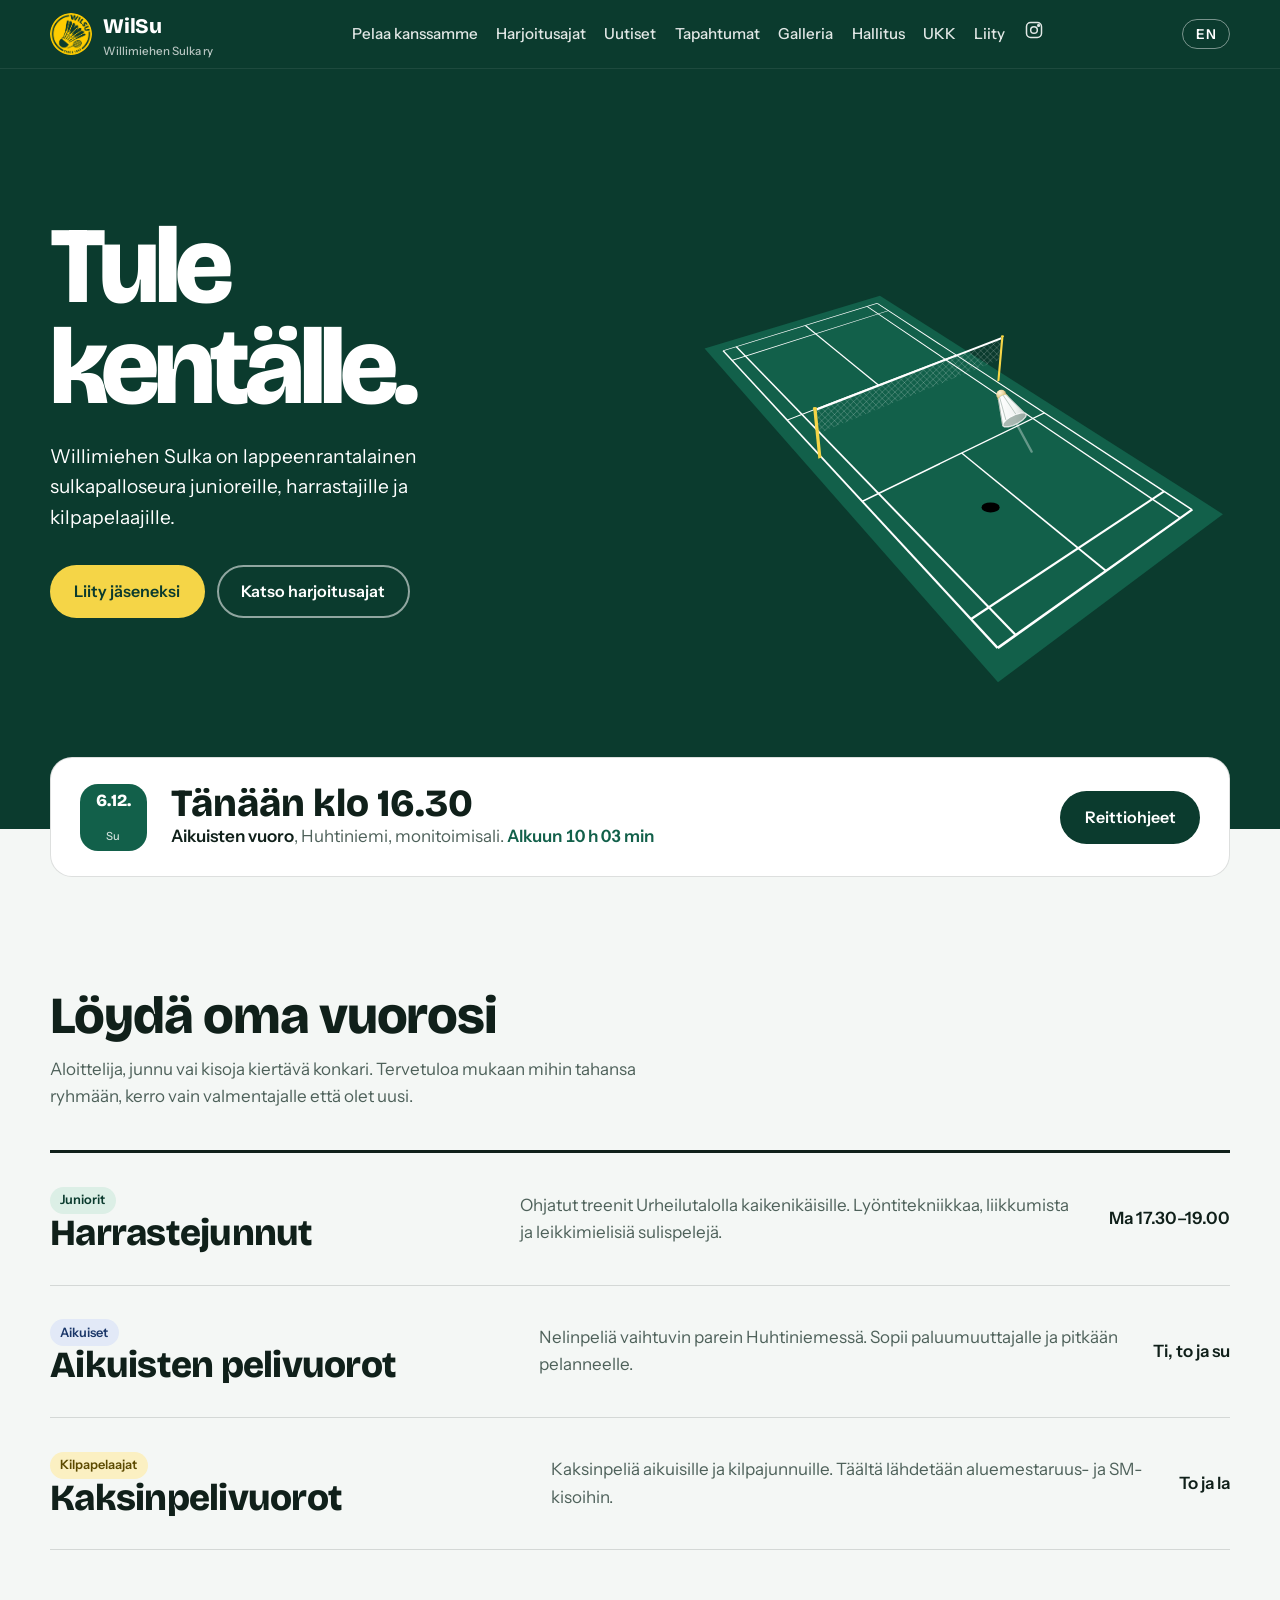
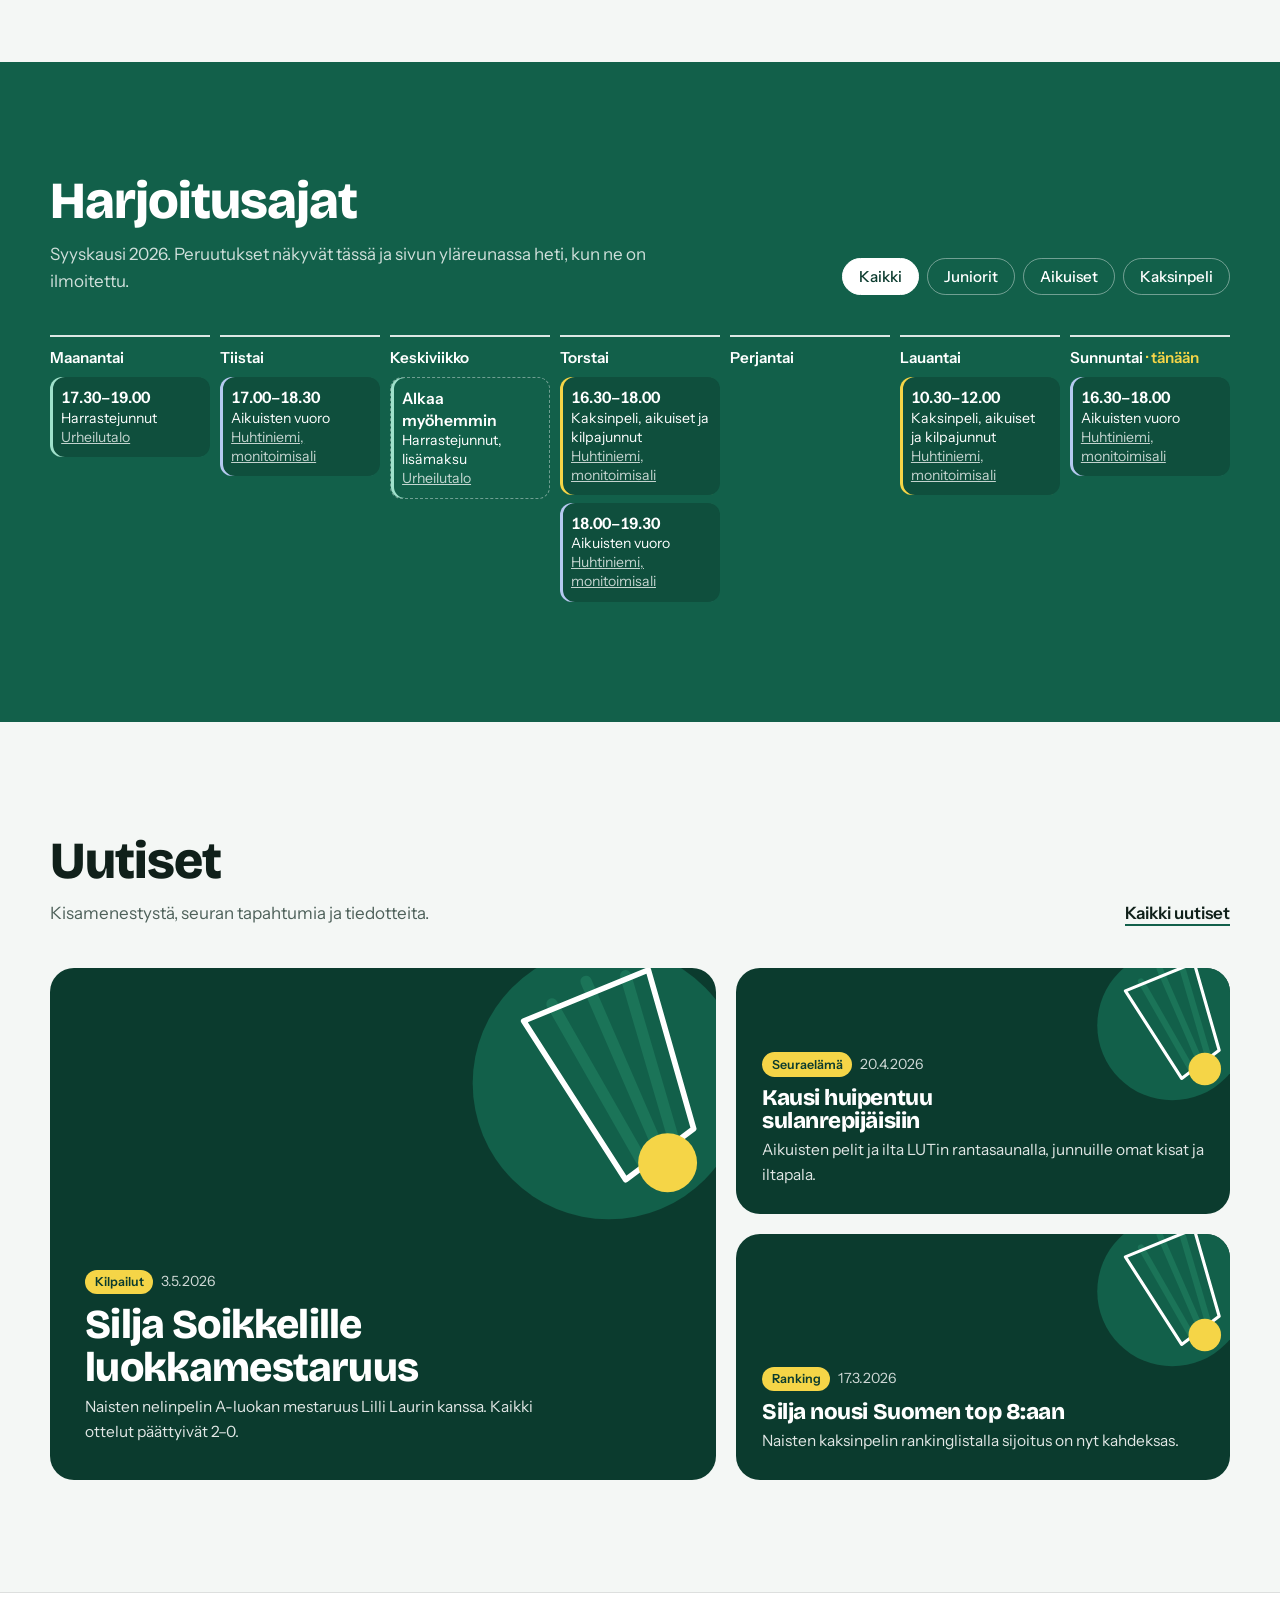
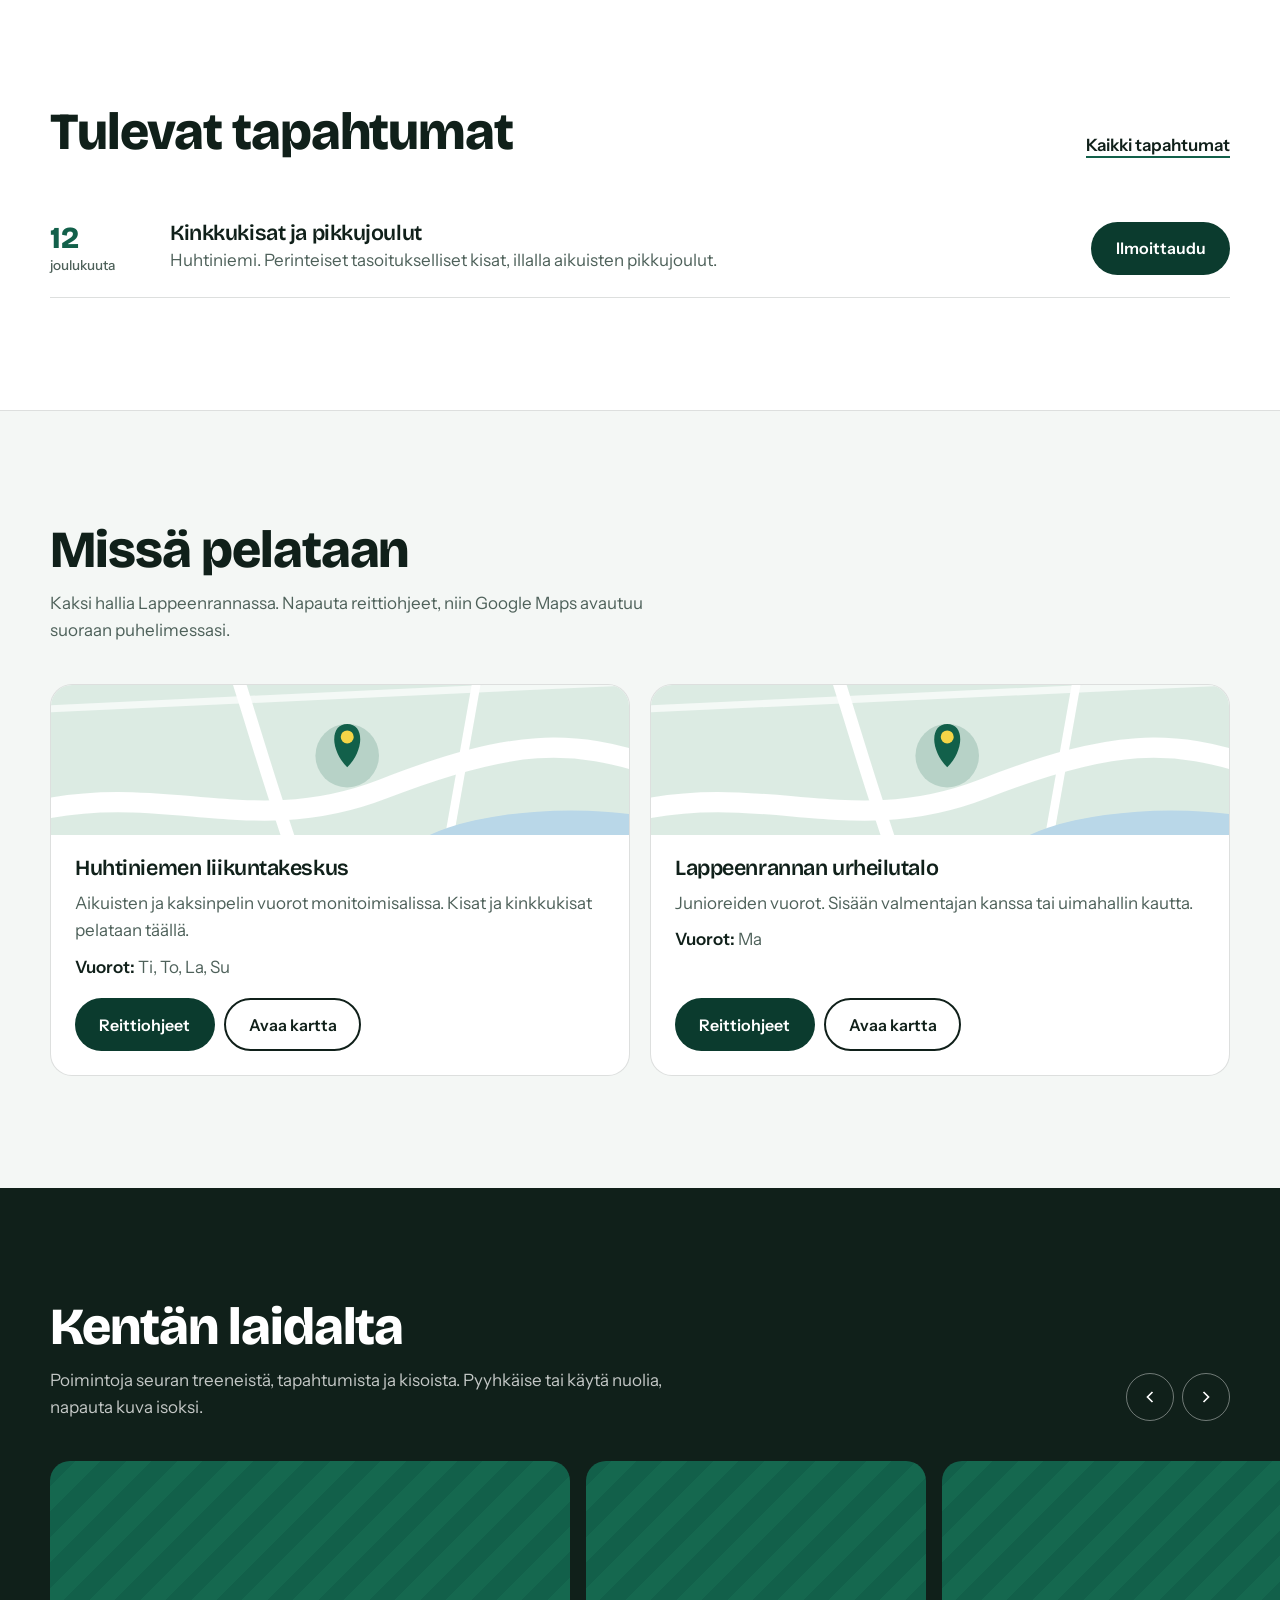
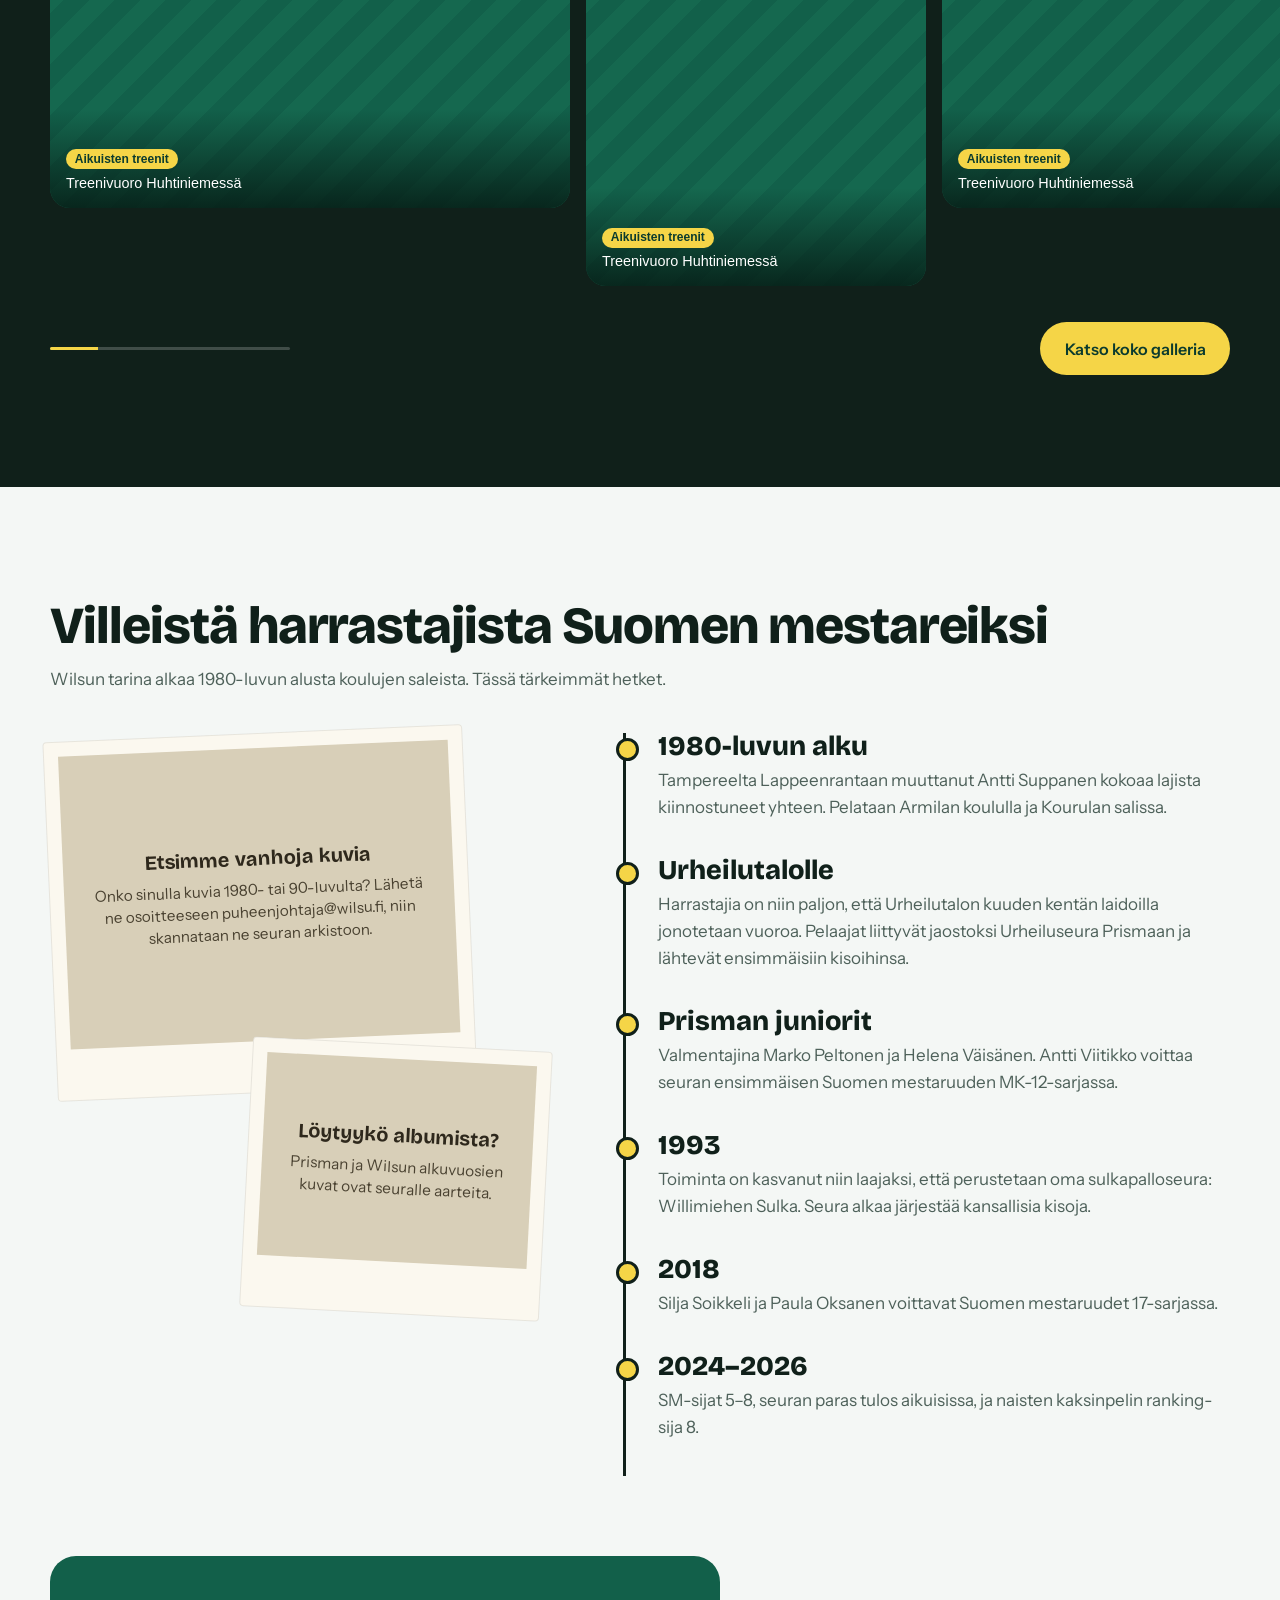
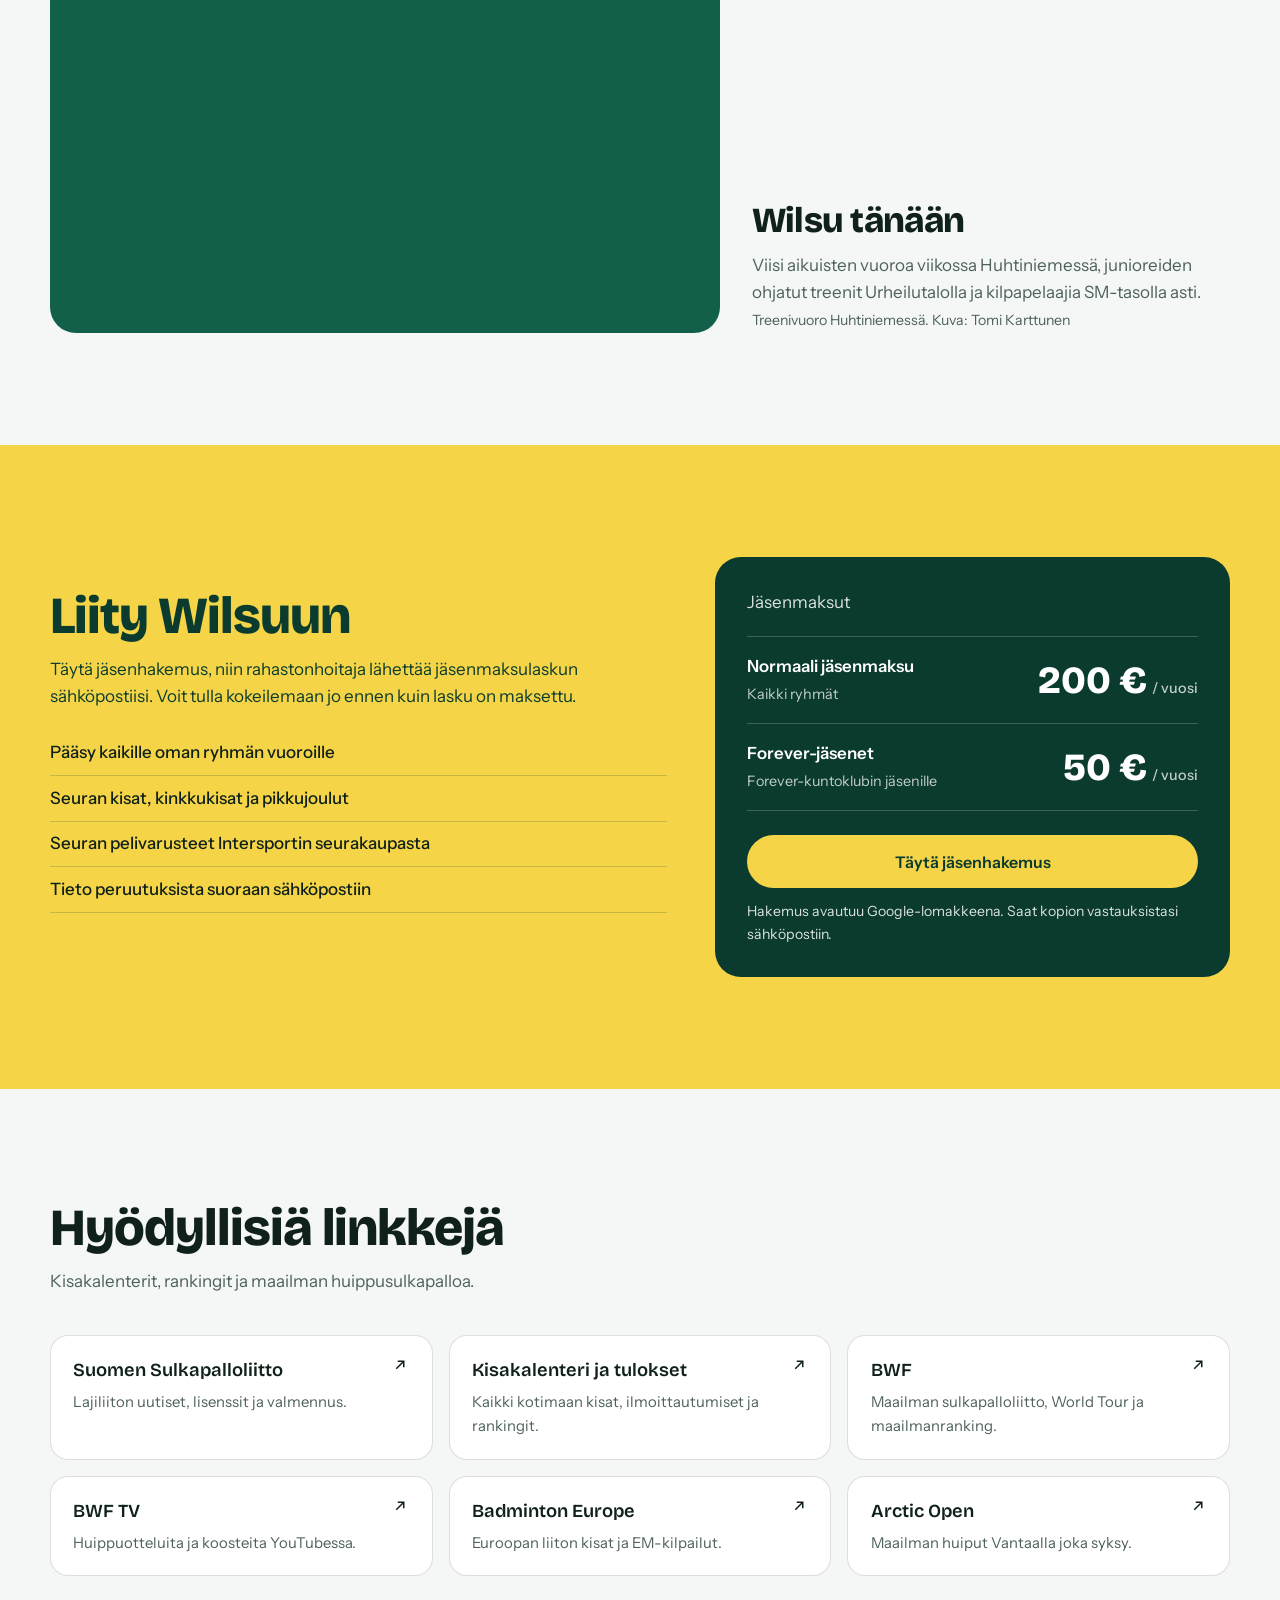
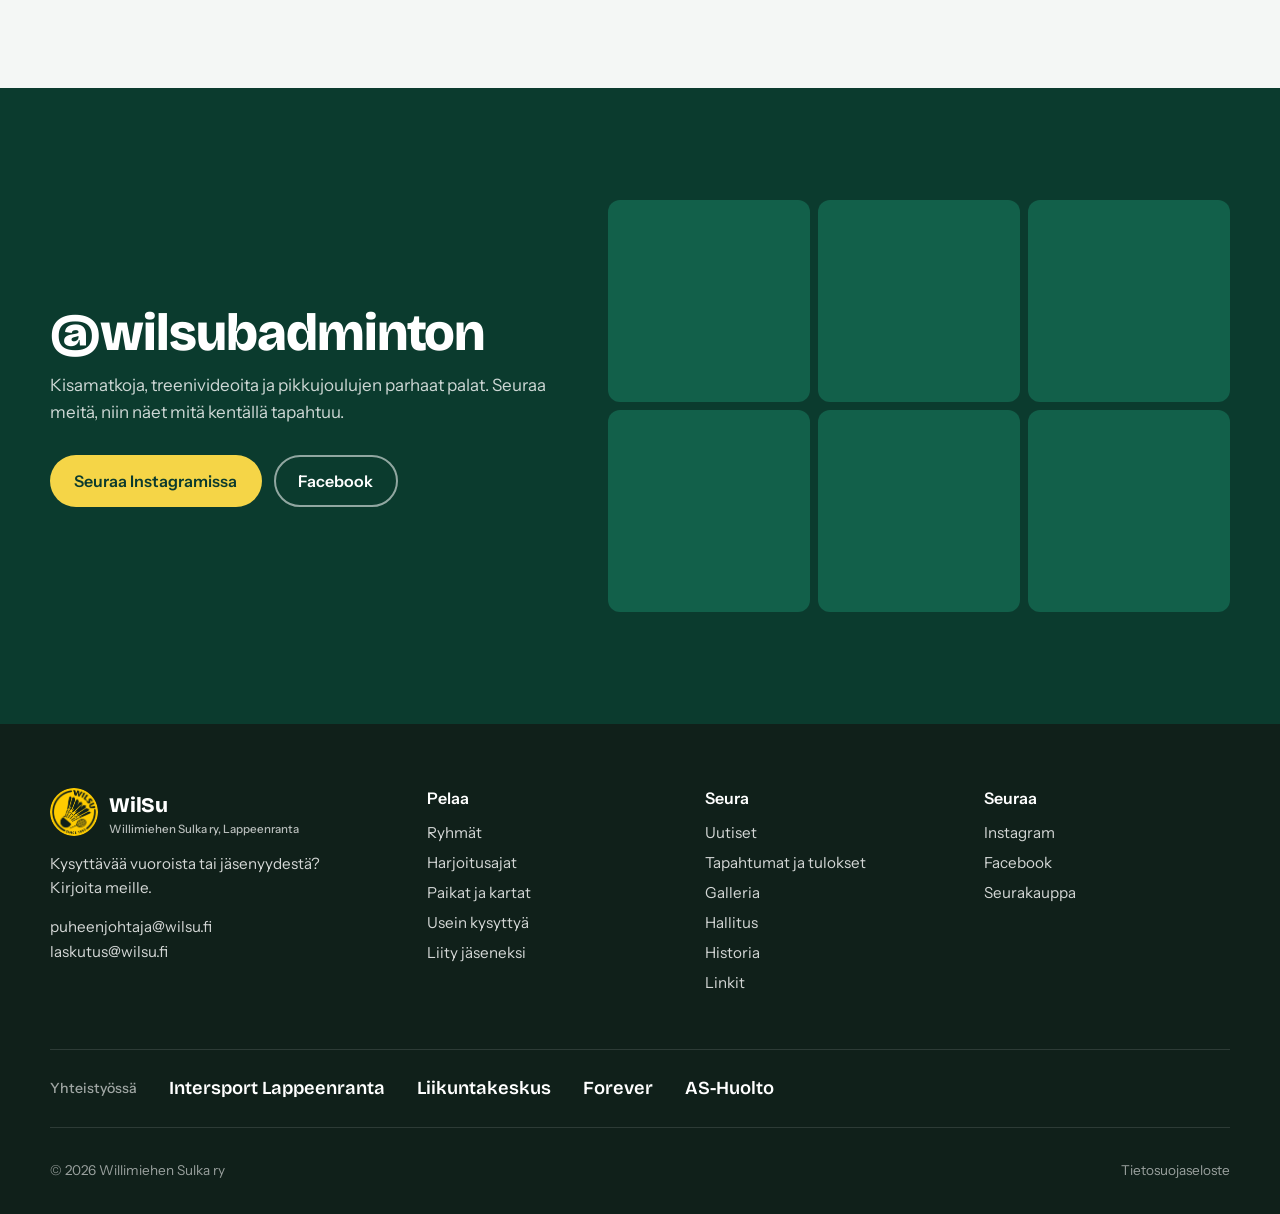
==== commit 8809050b: "Add files via upload" ====
--- a/index.html
+++ b/index.html
@@ -2,6 +2,8 @@
 <html lang="fi">
 <head>
 <meta charset="UTF-8">
+<meta http-equiv="Content-Security-Policy" content="default-src 'self'; base-uri 'self'; object-src 'none'; form-action 'none'; frame-src 'none'; script-src 'self' 'unsafe-inline' https://gc.zgo.at; style-src 'self' 'unsafe-inline'; img-src 'self' data: https://drive.google.com https://lh3.googleusercontent.com https://*.googleusercontent.com https://*.goatcounter.com; connect-src 'self' https://docs.google.com https://*.googleusercontent.com https://gc.zgo.at https://*.goatcounter.com; font-src 'self'; upgrade-insecure-requests">
+<meta name="referrer" content="strict-origin-when-cross-origin">
 <meta name="viewport" content="width=device-width, initial-scale=1">
 <title>Willimiehen Sulka – sulkapalloa Lappeenrannassa</title>
 <meta name="description" content="Willimiehen Sulka ry on lappeenrantalainen sulkapalloseura junioreille, harrastajille ja kilpapelaajille.">
@@ -216,7 +218,7 @@
         <div class="price-row"><div><b>Normaali jäsenmaksu</b><span>Kaikki ryhmät</span></div><div class="price"><span id="price-normal">200 €</span><small>/ vuosi</small></div></div>
         <div class="price-row"><div><b>Forever-jäsenet</b><span>Forever-kuntoklubin jäsenille</span></div><div class="price"><span id="price-forever">50 €</span><small>/ vuosi</small></div></div>
       </div>
-      <a class="btn btn-shuttle join-btn" id="join-link" href="#" target="_blank" rel="noopener">Täytä jäsenhakemus</a>
+      <a class="btn btn-shuttle join-btn" id="join-link" href="#" target="_blank" rel="noopener noreferrer">Täytä jäsenhakemus</a>
       <p class="join-small">Hakemus avautuu Google-lomakkeena. Saat kopion vastauksistasi sähköpostiin.</p>
     </div>
   </div>
@@ -246,6 +248,19 @@
     </div>
     <div class="ig-grid" id="ig-grid"></div>
   </div>
+</section>
+
+<section class="block sponsors" id="kumppanit" hidden>
+  <div class="wrap">
+    <div class="head-row">
+      <div>
+        <h2>Yhteistyökumppanit</h2>
+        <p class="lede">Nämä yritykset tekevät seuran toiminnan mahdolliseksi.</p>
+      </div>
+      <a class="text-link" href="kumppanit.html">Tutustu kumppaneihin</a>
+    </div>
+  </div>
+  <div class="sponsor-strip" id="sponsor-strip" aria-label="Yhteistyökumppanit"></div>
 </section>
 </main>
 
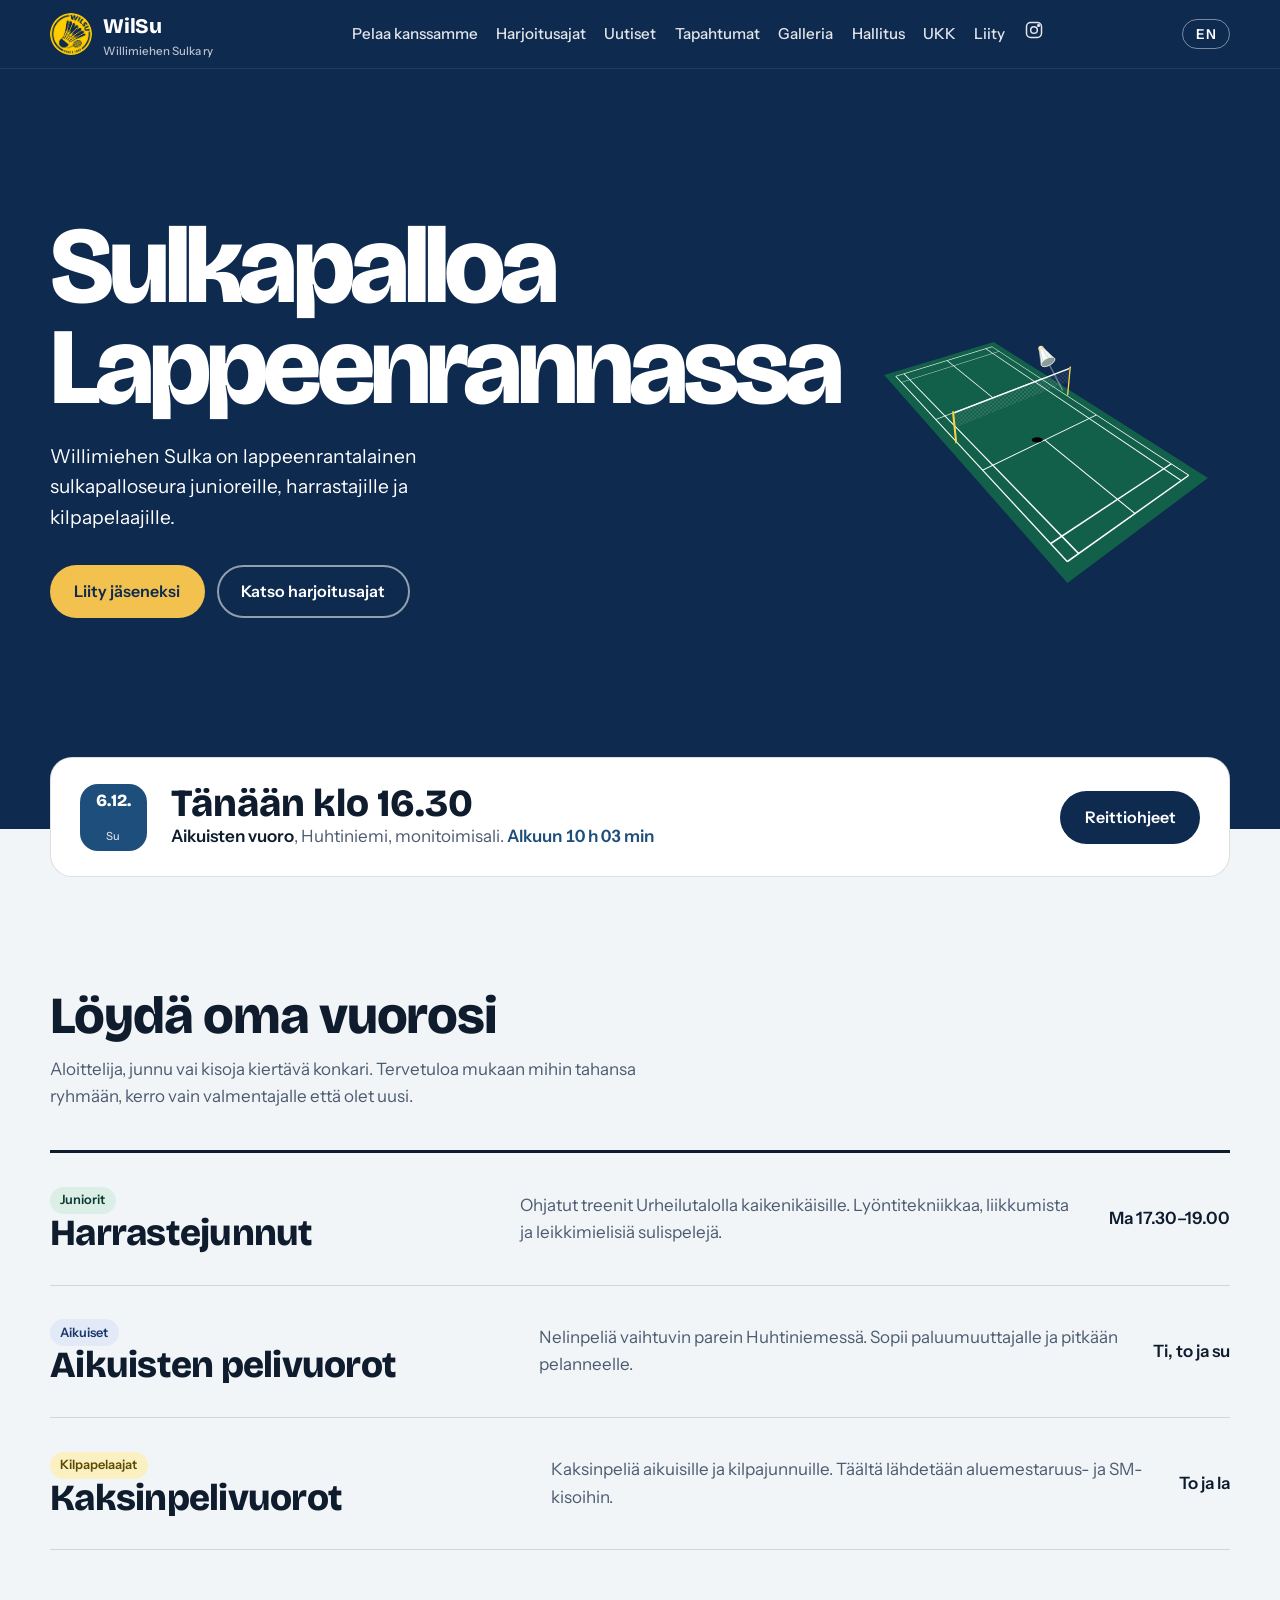
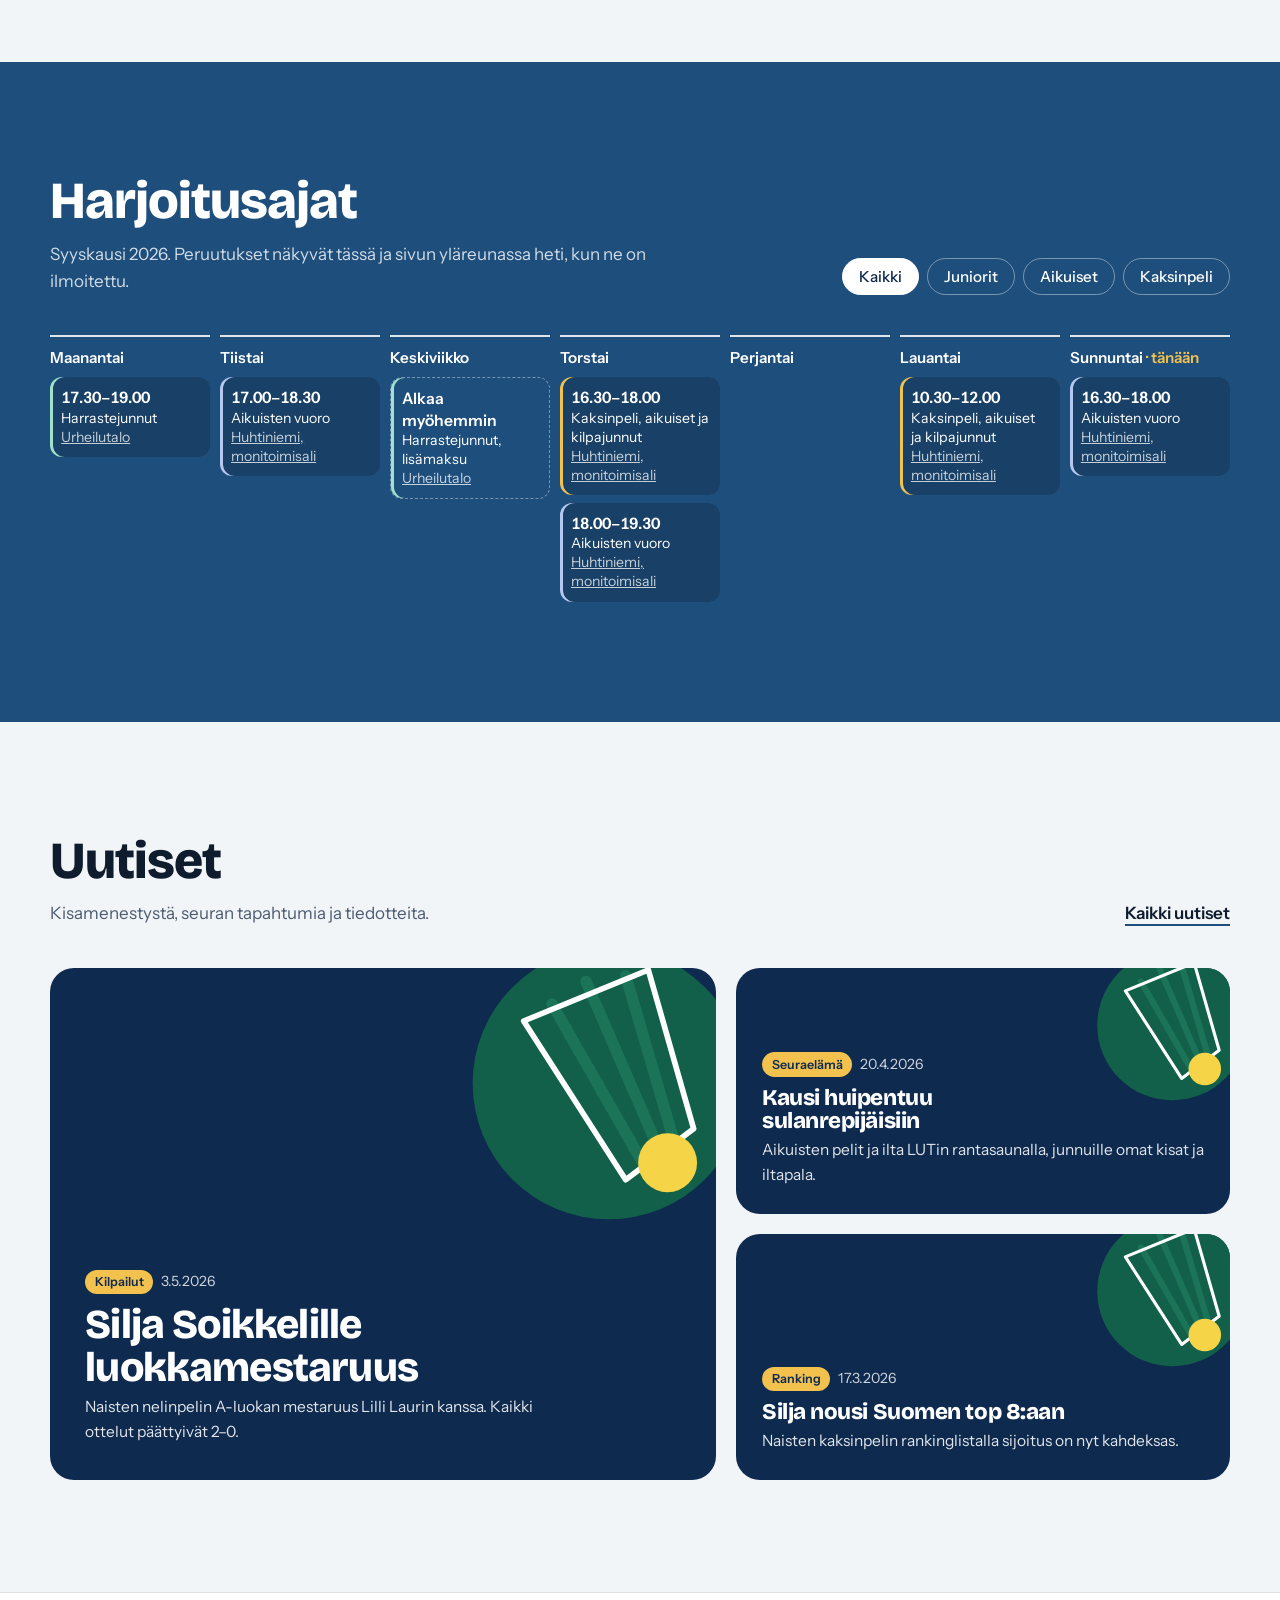
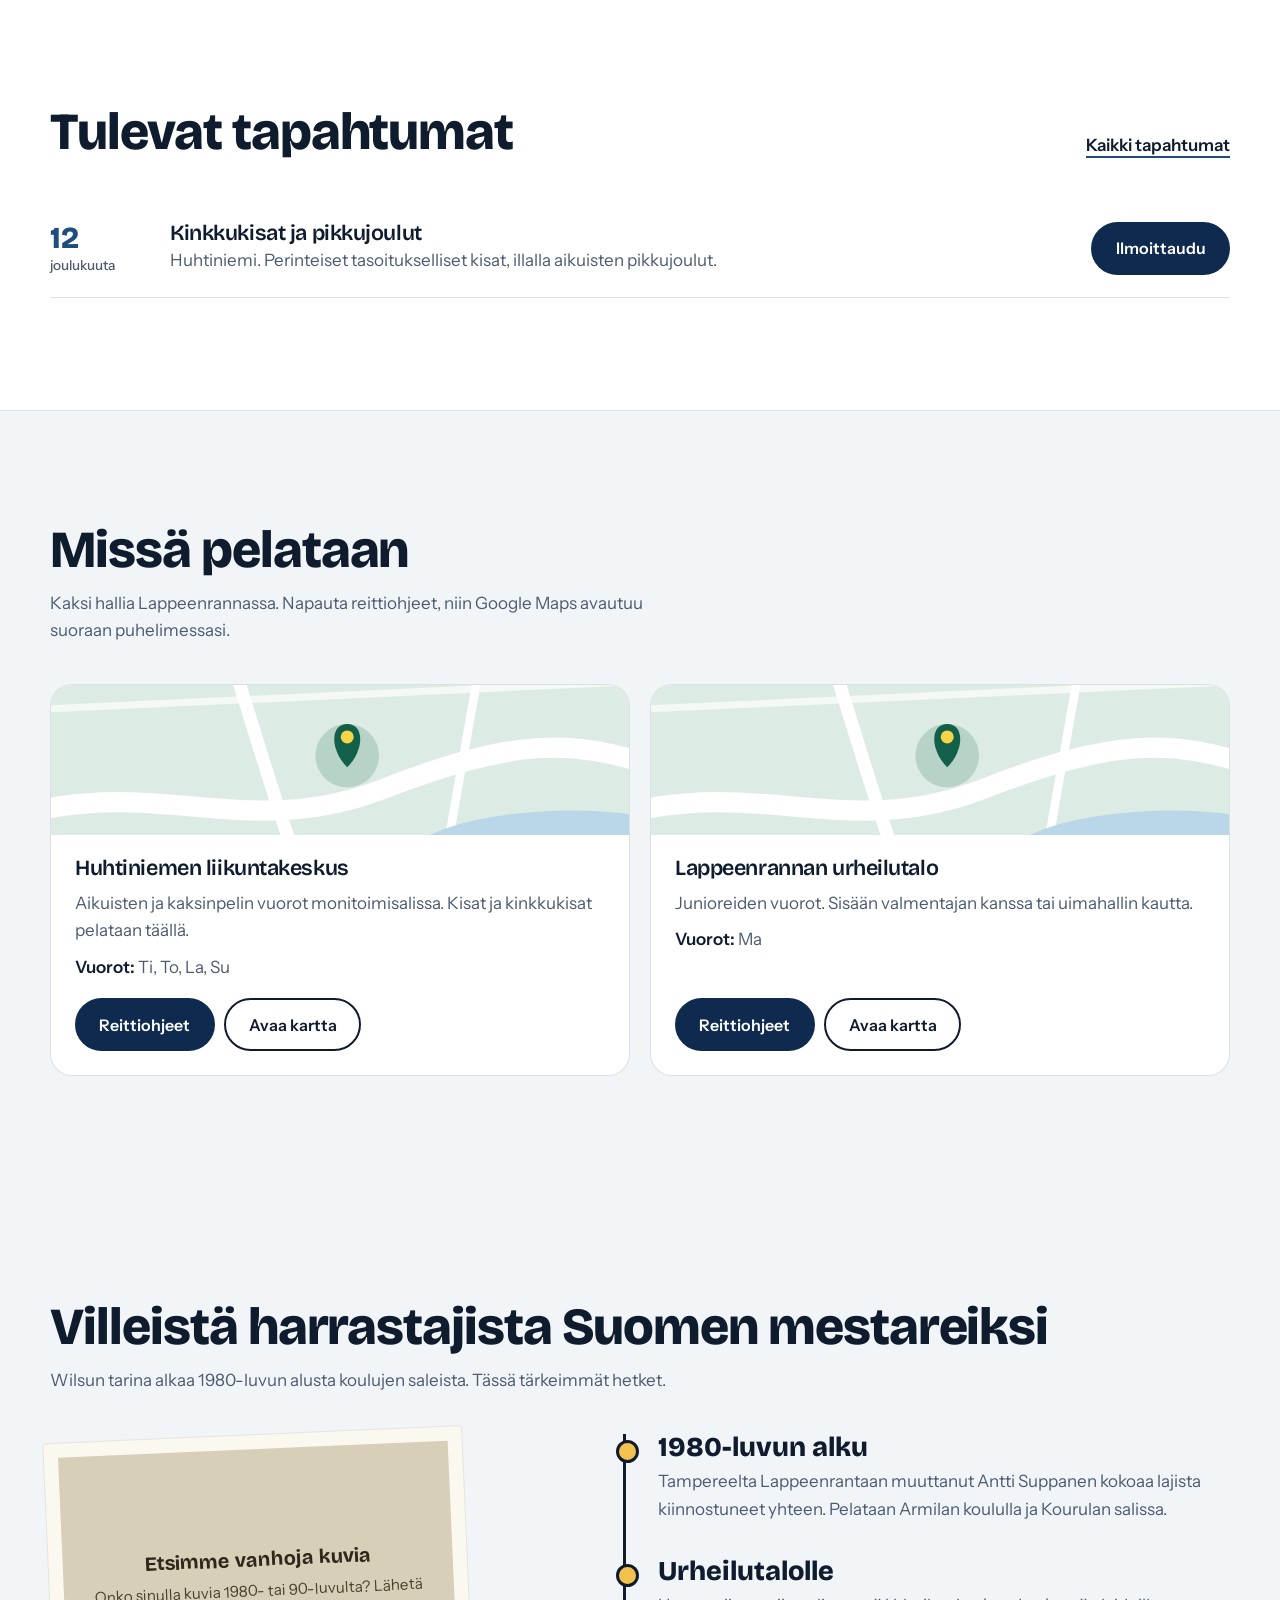
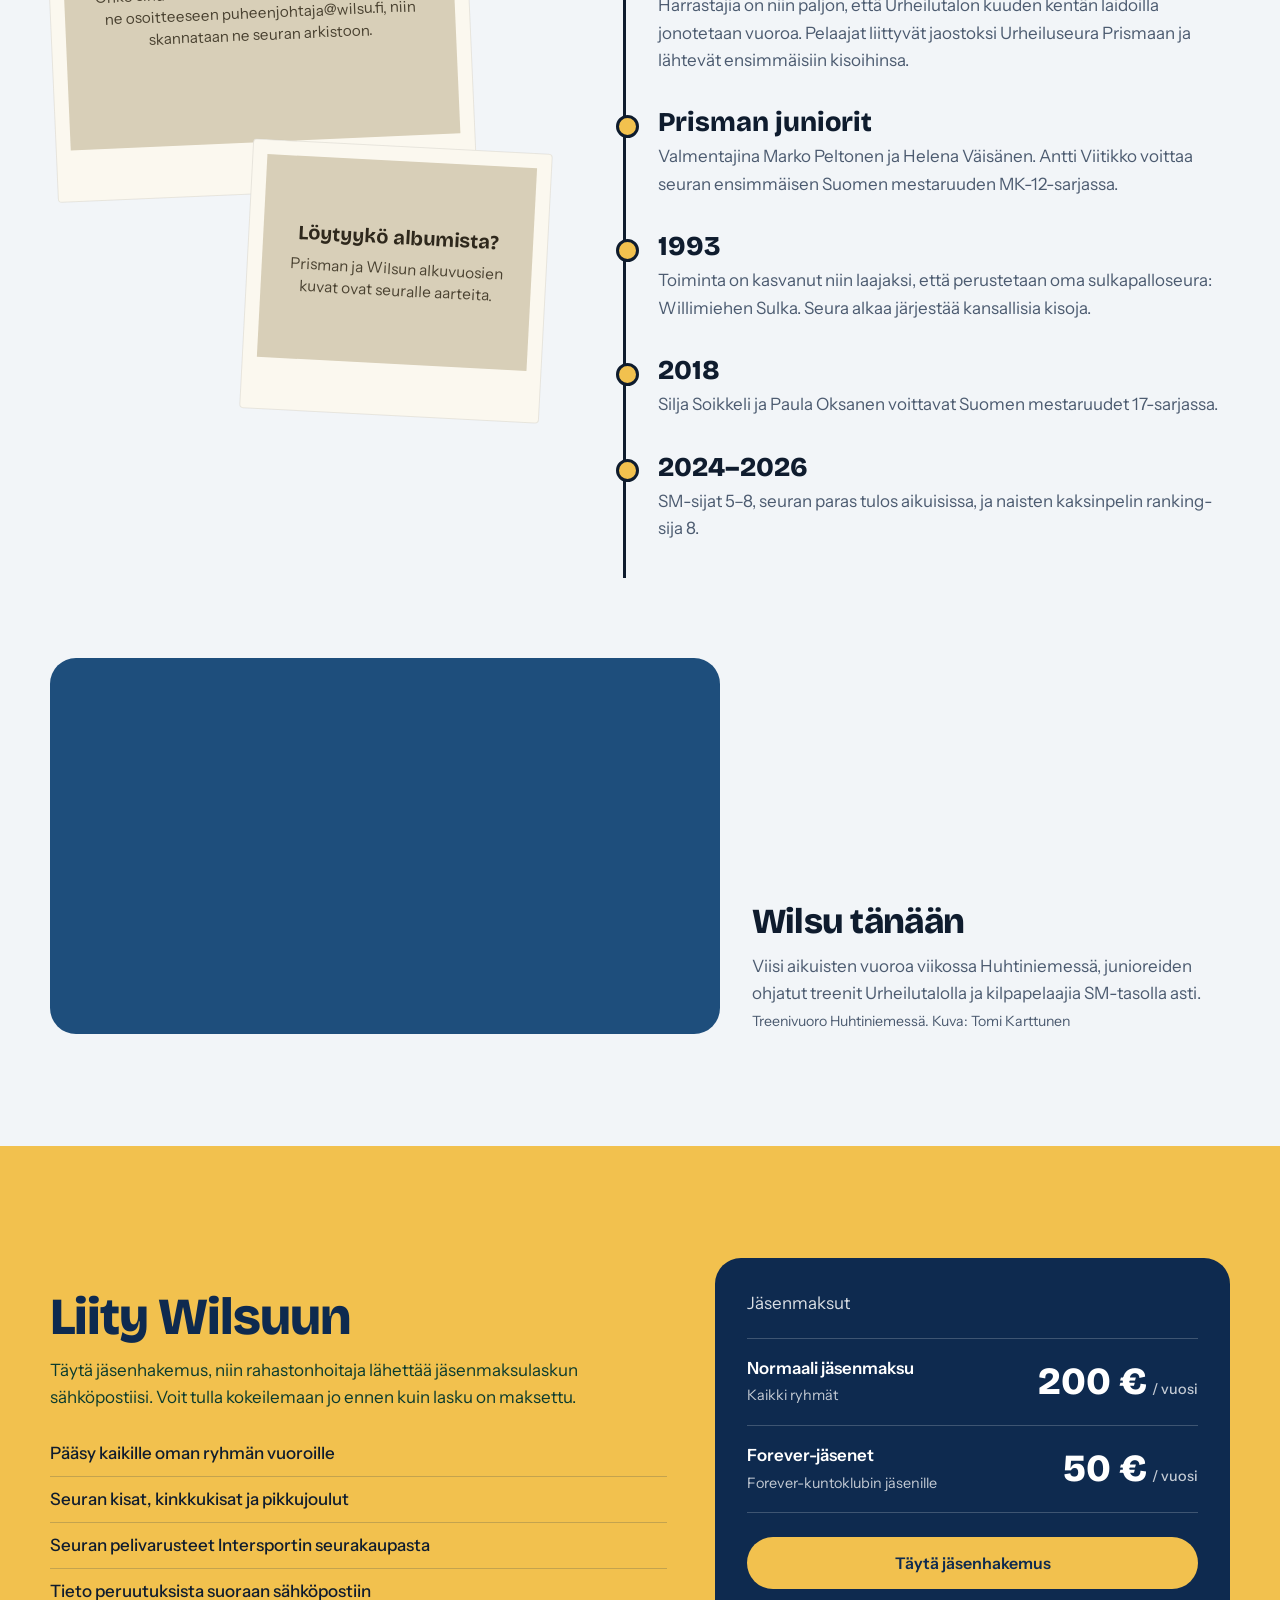
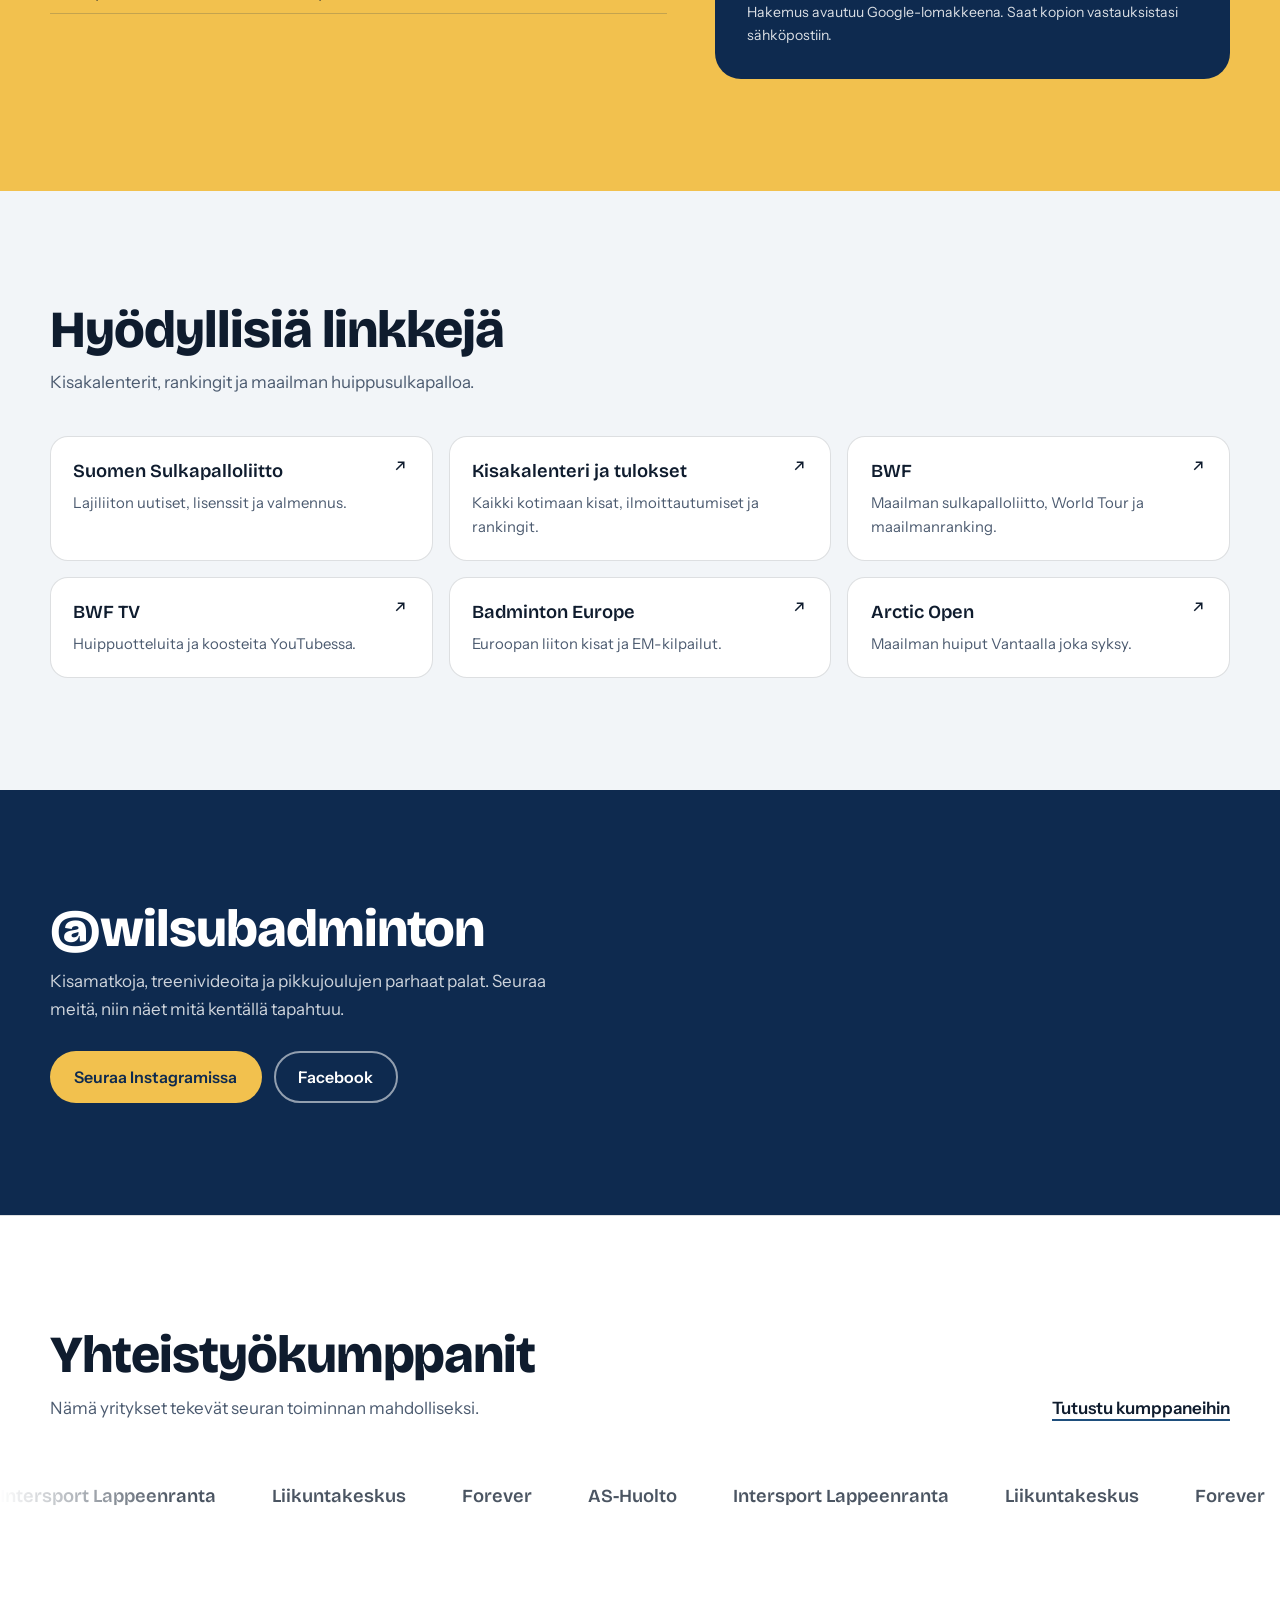
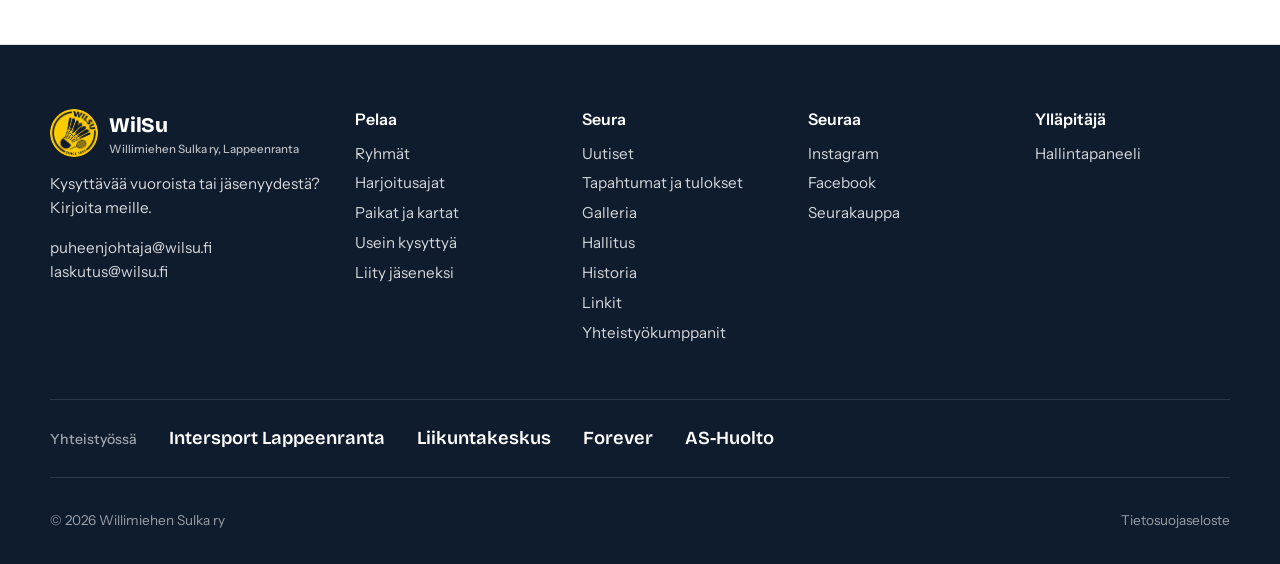
==== commit 9f982163: "Update index.html" ====
--- a/index.html
+++ b/index.html
@@ -34,7 +34,7 @@
   <div class="hero-shade" aria-hidden="true"></div>
   <div class="wrap">
     <div class="hero-copy">
-      <h1>Tule<br>kentälle.</h1>
+      <h1>Sulkapalloa Lappeenrannassa</h1>
       <p>Willimiehen Sulka on lappeenrantalainen sulkapalloseura junioreille, harrastajille ja kilpapelaajille.</p>
       <div class="actions">
         <a class="btn btn-shuttle" href="#jasenyys">Liity jäseneksi</a>
--- a/assets/style.css
+++ b/assets/style.css
@@ -4,7 +4,7 @@
 @font-face{font-family:"Instrument Sans";src:url(fonts/instrument-500.woff2) format("woff2");font-weight:500;font-display:swap}
 @font-face{font-family:"Instrument Sans";src:url(fonts/instrument-600.woff2) format("woff2");font-weight:600;font-display:swap}
 
-:root{
+/*:root{
   --deep:#0B3B2E;
   --court:#12604A;
   --court-2:#1B7458;
@@ -14,11 +14,32 @@
   --muted:#4E615A;
   --shuttle:#F5D547;
   --alert:#B3261E;
-  --rule:rgba(16,32,26,.14);
+  --rule:rgba(15,28,46,.14);
   --display:"Bricolage Grotesque", system-ui, sans-serif;
   --body:"Instrument Sans", system-ui, sans-serif;
   --wrap:min(1180px, 100% - 2.5rem);
 }
+*/
+
+
+:root{
+  --deep:#0E2A4F;      /* navy: header, hero, footer */
+  --court:#1E4E7C;     /* darker blue: section backgrounds */
+  --court-2:#2F6796;
+  --floor:#5C9DD1;     /* light court blue */
+  --line:#FFFFFF;
+  --paper:#F2F5F8;
+  --ink:#0F1C2E;
+  --muted:#4C5B70;
+  --shuttle:#F2C14E;   /* accent, slightly warmer than before */
+  --alert:#B3261E;
+  --rule:rgba(15,28,46,.14);
+  --display:"Bricolage Grotesque", system-ui, sans-serif;
+  --body:"Instrument Sans", system-ui, sans-serif;
+  --wrap:min(1180px, 100% - 2.5rem);
+}
+
+
 *{box-sizing:border-box}
 html{scroll-behavior:smooth}
 body{margin:0;font-family:var(--body);font-size:1.0625rem;line-height:1.6;color:var(--ink);background:var(--paper);-webkit-font-smoothing:antialiased}
@@ -142,13 +163,13 @@
 .join .wrap{display:grid;grid-template-columns:1.2fr 1fr;gap:3rem;align-items:center}
 .join h2{color:var(--deep)}
 .join ul{margin:1.25rem 0 2rem;padding:0;list-style:none}
-.join li{padding:.55rem 0;border-bottom:1.5px solid rgba(11,59,46,.2);font-weight:500}
+.join li{padding:.55rem 0;border-bottom:1.5px solid rgba(14,42,79,.2);font-weight:500}
 .join-card{background:var(--deep);color:var(--line);border-radius:26px;padding:2rem}
 .join-card .price{font-family:var(--display);font-weight:800;font-size:3rem;line-height:1}
 .join-card p{opacity:.85}
 
 footer.site{background:var(--ink);color:rgba(255,255,255,.82);padding:4rem 0 2rem;font-size:.95rem}
-footer.site .cols{display:grid;grid-template-columns:1.4fr 1fr 1fr 1fr;gap:2rem}
+footer.site .cols{display:grid;grid-template-columns:1.4fr repeat(4,1fr);gap:2rem}
 footer.site h4{color:var(--line);font:600 1rem var(--body);margin:0 0 .8rem}
 footer.site ul{list-style:none;margin:0;padding:0}
 footer.site li{margin:.35rem 0}
@@ -204,7 +225,7 @@
 .g-progress{flex:1;max-width:240px;height:3px;background:rgba(255,255,255,.2);border-radius:3px;overflow:hidden}
 .g-progress span{display:block;height:100%;width:20%;background:var(--shuttle);transition:width .2s ease}
 
-.lightbox{position:fixed;inset:0;z-index:50;background:rgba(6,20,15,.96);display:none;align-items:center;justify-content:center;touch-action:pan-y}
+.lightbox{position:fixed;inset:0;z-index:50;background:rgba(6,14,28,.96);display:none;align-items:center;justify-content:center;touch-action:pan-y}
 .lightbox.open{display:flex}
 .lightbox img{max-width:92vw;max-height:82vh;border-radius:12px;object-fit:contain;transition:transform .25s ease, opacity .25s ease}
 .lb-close,.lb-prev,.lb-next{position:absolute;background:rgba(255,255,255,.1);border:0;color:#fff;width:3.2rem;height:3.2rem;border-radius:50%;cursor:pointer;display:grid;place-items:center}
@@ -240,7 +261,7 @@
 .place-body p{margin:0;color:var(--muted)}
 .place-actions{display:flex;gap:.6rem;flex-wrap:wrap;margin-top:auto;padding-top:.5rem}
 .btn-line{border-color:var(--ink);color:var(--ink)}
-.btn-line:hover{background:rgba(16,32,26,.06)}
+.btn-line:hover{background:rgba(15,28,46,.06)}
 
 .form-wrap{background:var(--line);border-radius:26px;padding:clamp(1.5rem,4vw,2.5rem);color:var(--ink)}
 .form-grid{display:grid;grid-template-columns:1fr 1fr;gap:1rem 1.25rem}
@@ -248,7 +269,7 @@
 .field.full{grid-column:1/-1}
 .field label{font-weight:600;font-size:.95rem}
 .field .hint{font-size:.85rem;color:var(--muted)}
-.field input,.field select,.field textarea{font:inherit;font-size:1rem;padding:.8rem .9rem;border:1.5px solid rgba(16,32,26,.25);border-radius:12px;background:#fff;color:var(--ink);width:100%}
+.field input,.field select,.field textarea{font:inherit;font-size:1rem;padding:.8rem .9rem;border:1.5px solid rgba(15,28,46,.25);border-radius:12px;background:#fff;color:var(--ink);width:100%}
 .field input:focus,.field select:focus,.field textarea:focus{outline:none;border-color:var(--court);box-shadow:0 0 0 3px rgba(18,96,74,.18)}
 .field.bad input,.field.bad select{border-color:var(--alert)}
 .err{color:var(--alert);font-size:.85rem;min-height:0}
@@ -290,7 +311,7 @@
 .ncard.lead{grid-row:span 2;min-height:32rem;padding:2.2rem}
 .ncard img{position:absolute;inset:0;width:100%;height:100%;object-fit:cover;z-index:-2;transition:transform .6s ease}
 .ncard:hover img{transform:scale(1.04)}
-.ncard::after{content:"";position:absolute;inset:0;z-index:-1;background:linear-gradient(to top, rgba(6,28,21,.94) 0%, rgba(6,28,21,.7) 38%, rgba(6,28,21,.15) 72%, rgba(6,28,21,0) 100%)}
+.ncard::after{content:"";position:absolute;inset:0;z-index:-1;background:linear-gradient(to top, rgba(7,20,38,.94) 0%, rgba(7,20,38,.7) 38%, rgba(7,20,38,.15) 72%, rgba(7,20,38,0) 100%)}
 .ncard.noimg::after{background:none}
 .ncard svg.deco{position:absolute;right:-2.5rem;top:-2rem;width:65%;max-width:340px;z-index:-1}
 .ncard:not(.lead) svg.deco{width:38%;right:-1.5rem;top:-1.5rem}
@@ -313,11 +334,11 @@
 .crumb:hover{color:var(--shuttle)}
 .toolbar{display:flex;flex-wrap:wrap;gap:1rem;align-items:center;justify-content:space-between;margin-bottom:2rem}
 .search{position:relative;flex:1;min-width:220px;max-width:380px}
-.search input{width:100%;font:inherit;padding:.8rem 1rem .8rem 2.8rem;border-radius:999px;border:1.5px solid rgba(16,32,26,.25);background:#fff}
+.search input{width:100%;font:inherit;padding:.8rem 1rem .8rem 2.8rem;border-radius:999px;border:1.5px solid rgba(15,28,46,.25);background:#fff}
 .search input:focus{outline:none;border-color:var(--court);box-shadow:0 0 0 3px rgba(18,96,74,.18)}
 .search svg{position:absolute;left:1rem;top:50%;transform:translateY(-50%);color:var(--muted)}
 .chips{display:flex;gap:.5rem;flex-wrap:wrap}
-.chips button{font:500 .93rem var(--body);background:#fff;color:var(--ink);border:1.5px solid rgba(16,32,26,.2);border-radius:999px;padding:.45rem .95rem;cursor:pointer}
+.chips button{font:500 .93rem var(--body);background:#fff;color:var(--ink);border:1.5px solid rgba(15,28,46,.2);border-radius:999px;padding:.45rem .95rem;cursor:pointer}
 .chips button[aria-pressed="true"]{background:var(--deep);color:var(--line);border-color:var(--deep)}
 .archive-grid{display:grid;grid-template-columns:repeat(3,minmax(0,1fr));gap:1.25rem}
 .archive-grid .ncard{min-height:19rem}
@@ -329,7 +350,7 @@
 
 .article-hero{position:relative;min-height:clamp(26rem,62vh,40rem);display:flex;align-items:flex-end;color:var(--line);background:var(--deep);isolation:isolate;overflow:hidden}
 .article-hero img{position:absolute;inset:0;width:100%;height:100%;object-fit:cover;z-index:-2}
-.article-hero::after{content:"";position:absolute;inset:0;z-index:-1;background:linear-gradient(to top, rgba(6,28,21,.95) 0%, rgba(6,28,21,.65) 40%, rgba(6,28,21,.1) 80%)}
+.article-hero::after{content:"";position:absolute;inset:0;z-index:-1;background:linear-gradient(to top, rgba(7,20,38,.95) 0%, rgba(7,20,38,.65) 40%, rgba(7,20,38,.1) 80%)}
 .article-hero.noimg::after{background:none}
 .article-hero svg.deco{position:absolute;right:-3rem;top:-2rem;width:min(60vw,520px);z-index:-1}
 .article-hero .wrap{padding:3rem 0}
@@ -404,10 +425,10 @@
 @keyframes kenburns{from{transform:scale(1.02) translate(0,0)}to{transform:scale(1.12) translate(-1.5%,-1%)}}
 @keyframes kenburns2{from{transform:scale(1.12) translate(1.5%,0)}to{transform:scale(1.02) translate(0,0)}}
 .hero-shade{position:absolute;inset:0;z-index:-1;background:
-  linear-gradient(to top, rgba(11,59,46,.96) 0%, rgba(11,59,46,.62) 38%, rgba(11,59,46,.22) 70%, rgba(11,59,46,.35) 100%),
-  linear-gradient(90deg, rgba(11,59,46,.7) 0%, rgba(11,59,46,0) 60%)}
-.media-toggle{position:absolute;right:max(1.25rem,(100% - 1180px)/2);bottom:6.5rem;width:2.8rem;height:2.8rem;border-radius:50%;border:1.5px solid rgba(255,255,255,.45);background:rgba(11,59,46,.45);color:#fff;display:grid;place-items:center;cursor:pointer;backdrop-filter:blur(4px)}
-.media-toggle:hover{background:rgba(11,59,46,.75)}
+  linear-gradient(to top, rgba(14,42,79,.96) 0%, rgba(14,42,79,.62) 38%, rgba(14,42,79,.22) 70%, rgba(14,42,79,.35) 100%),
+  linear-gradient(90deg, rgba(14,42,79,.7) 0%, rgba(14,42,79,0) 60%)}
+.media-toggle{position:absolute;right:max(1.25rem,(100% - 1180px)/2);bottom:6.5rem;width:2.8rem;height:2.8rem;border-radius:50%;border:1.5px solid rgba(255,255,255,.45);background:rgba(14,42,79,.45);color:#fff;display:grid;place-items:center;cursor:pointer;backdrop-filter:blur(4px)}
+.media-toggle:hover{background:rgba(14,42,79,.75)}
 .media-toggle .i-play{display:none}
 .media-toggle.paused .i-play{display:block}
 .media-toggle.paused .i-pause{display:none}
@@ -433,7 +454,7 @@
 }
 
 .shot{position:relative}
-.shot-cap{position:absolute;left:0;right:0;bottom:0;padding:2.5rem 1rem .9rem;text-align:left;color:#fff;font-size:.9rem;line-height:1.35;background:linear-gradient(to top, rgba(6,28,21,.85), rgba(6,28,21,0));display:flex;flex-direction:column;gap:.3rem;pointer-events:none}
+.shot-cap{position:absolute;left:0;right:0;bottom:0;padding:2.5rem 1rem .9rem;text-align:left;color:#fff;font-size:.9rem;line-height:1.35;background:linear-gradient(to top, rgba(7,20,38,.85), rgba(7,20,38,0));display:flex;flex-direction:column;gap:.3rem;pointer-events:none}
 .shot-cat{align-self:flex-start;font-size:.75rem;font-weight:600;background:var(--shuttle);color:var(--deep);padding:.12rem .55rem;border-radius:999px}
 .g-foot .btn{margin-left:auto}
 
@@ -484,3 +505,29 @@
   .member.chair .photo{width:100%;aspect-ratio:1/1;min-height:0}
   .g-foot .btn{margin-left:0;width:100%;justify-content:center}
 }
+
+/* ---------- Sponsors ---------- */
+.sponsors{background:var(--line);padding-bottom:clamp(2rem,4vw,3rem);border-top:1px solid var(--rule);border-bottom:1px solid var(--rule);overflow:hidden}
+.sponsor-strip{display:flex;width:max-content;gap:0;mask-image:linear-gradient(90deg,transparent,#000 6%,#000 94%,transparent)}
+.sponsor-run{display:flex;align-items:center;gap:3.5rem;padding:1.25rem 3.5rem 1.25rem 0;animation:marquee var(--speed,30s) linear infinite}
+.sponsors:hover .sponsor-run,.sponsor-strip:focus-within .sponsor-run{animation-play-state:paused}
+@keyframes marquee{from{transform:translateX(0)}to{transform:translateX(-100%)}}
+.sponsor{display:flex;align-items:center;gap:.75rem;text-decoration:none;color:var(--ink);opacity:.75;transition:opacity .2s ease;flex:none}
+.sponsor:hover{opacity:1}
+.sponsor-logo{height:52px;width:auto;max-width:180px;object-fit:contain}
+.sponsor-name{font-family:var(--display);font-weight:600;font-size:1.15rem;white-space:nowrap}
+.sponsor-logo + .sponsor-name{position:absolute;width:1px;height:1px;overflow:hidden;clip:rect(0 0 0 0);white-space:nowrap}
+@media (prefers-reduced-motion: reduce){
+  .sponsor-run{animation:none}
+  .sponsor-strip{width:100%;overflow-x:auto;mask-image:none}
+  .sponsor-run:nth-child(2){display:none}
+}
+
+.partner-list{display:grid;gap:1.25rem}
+.partner{display:grid;grid-template-columns:220px 1fr;gap:2rem;align-items:center;background:#fff;border:1px solid var(--rule);border-radius:22px;padding:1.75rem}
+.partner-logo{display:grid;place-items:center;min-height:120px;background:var(--paper);border-radius:16px;padding:1rem}
+.partner-logo img{max-width:100%;max-height:110px;object-fit:contain}
+.partner-initials{font-family:var(--display);font-weight:800;font-size:2.4rem;color:var(--court)}
+.partner-body h2{font-size:1.5rem;font-weight:800}
+.partner-body p{margin:.5rem 0 1rem;color:var(--muted);max-width:60ch}
+@media (max-width: 760px){ .partner{grid-template-columns:1fr;gap:1.25rem;text-align:left} }
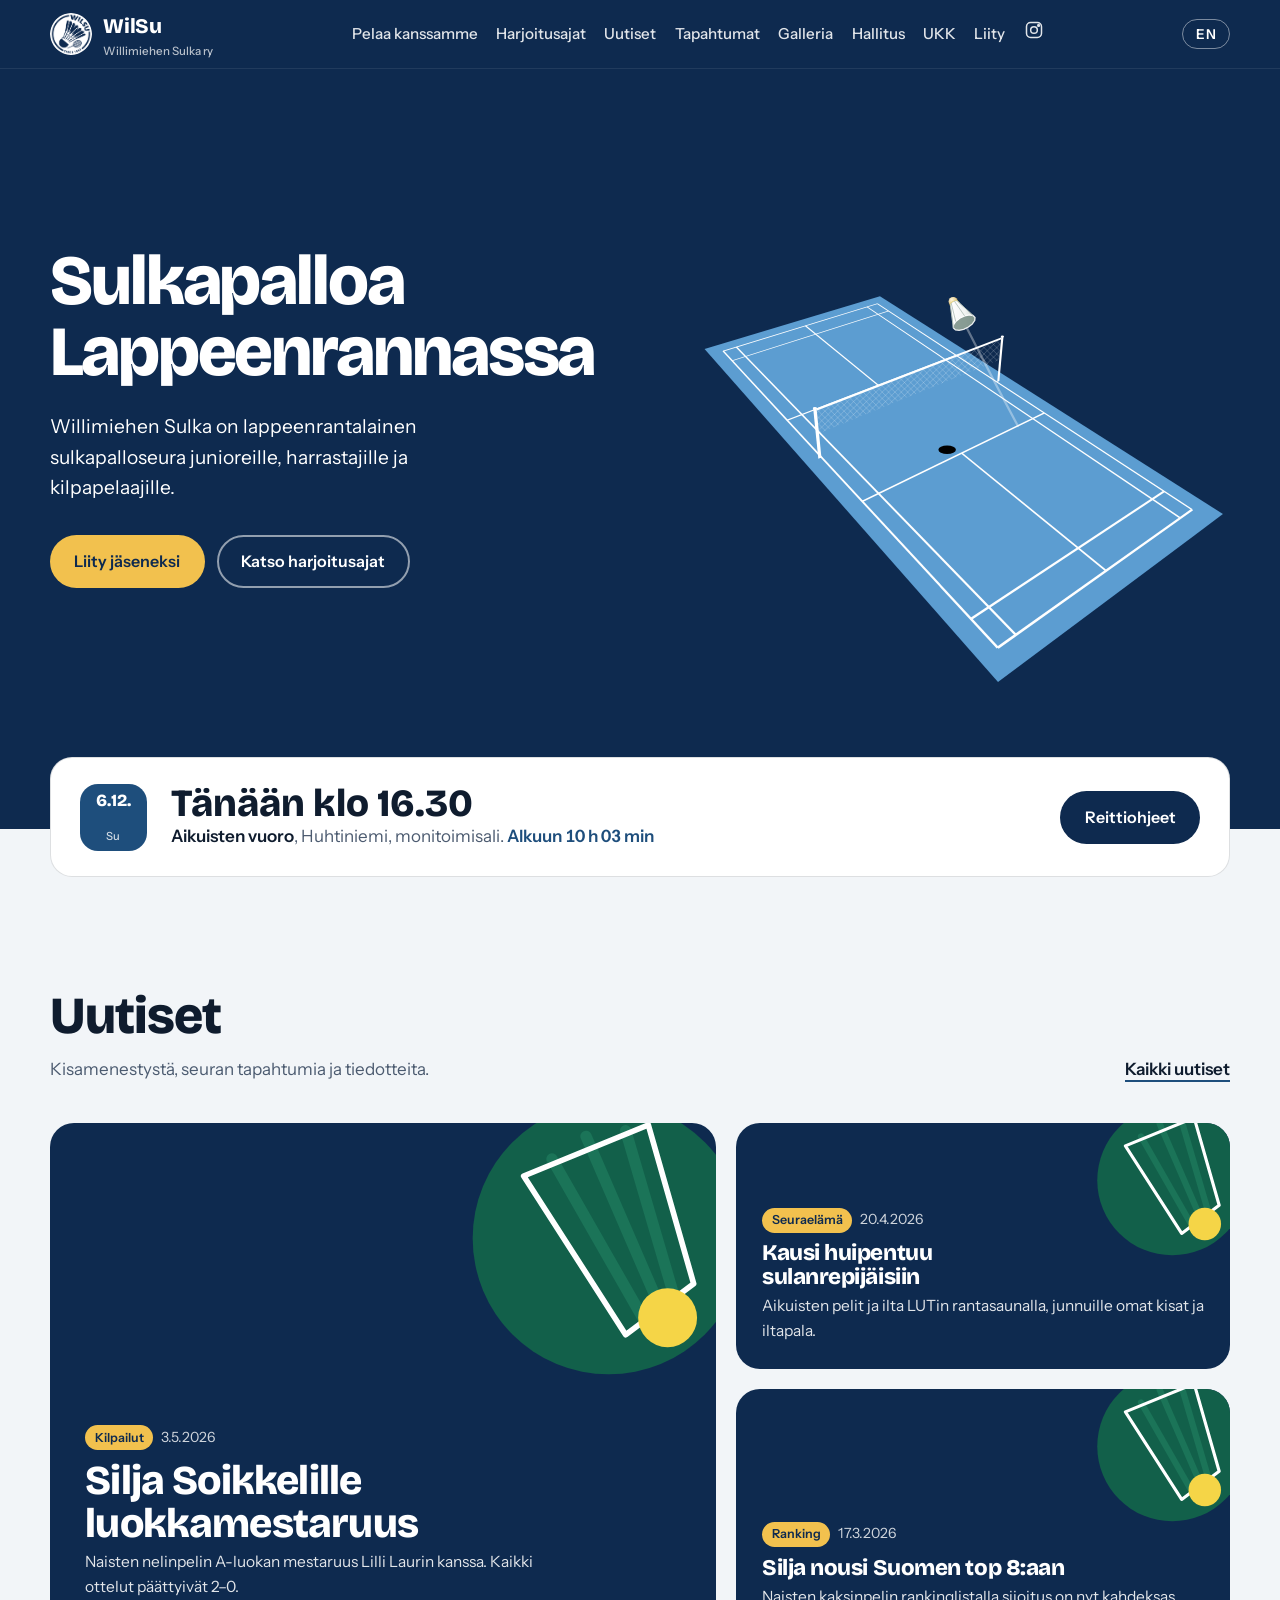
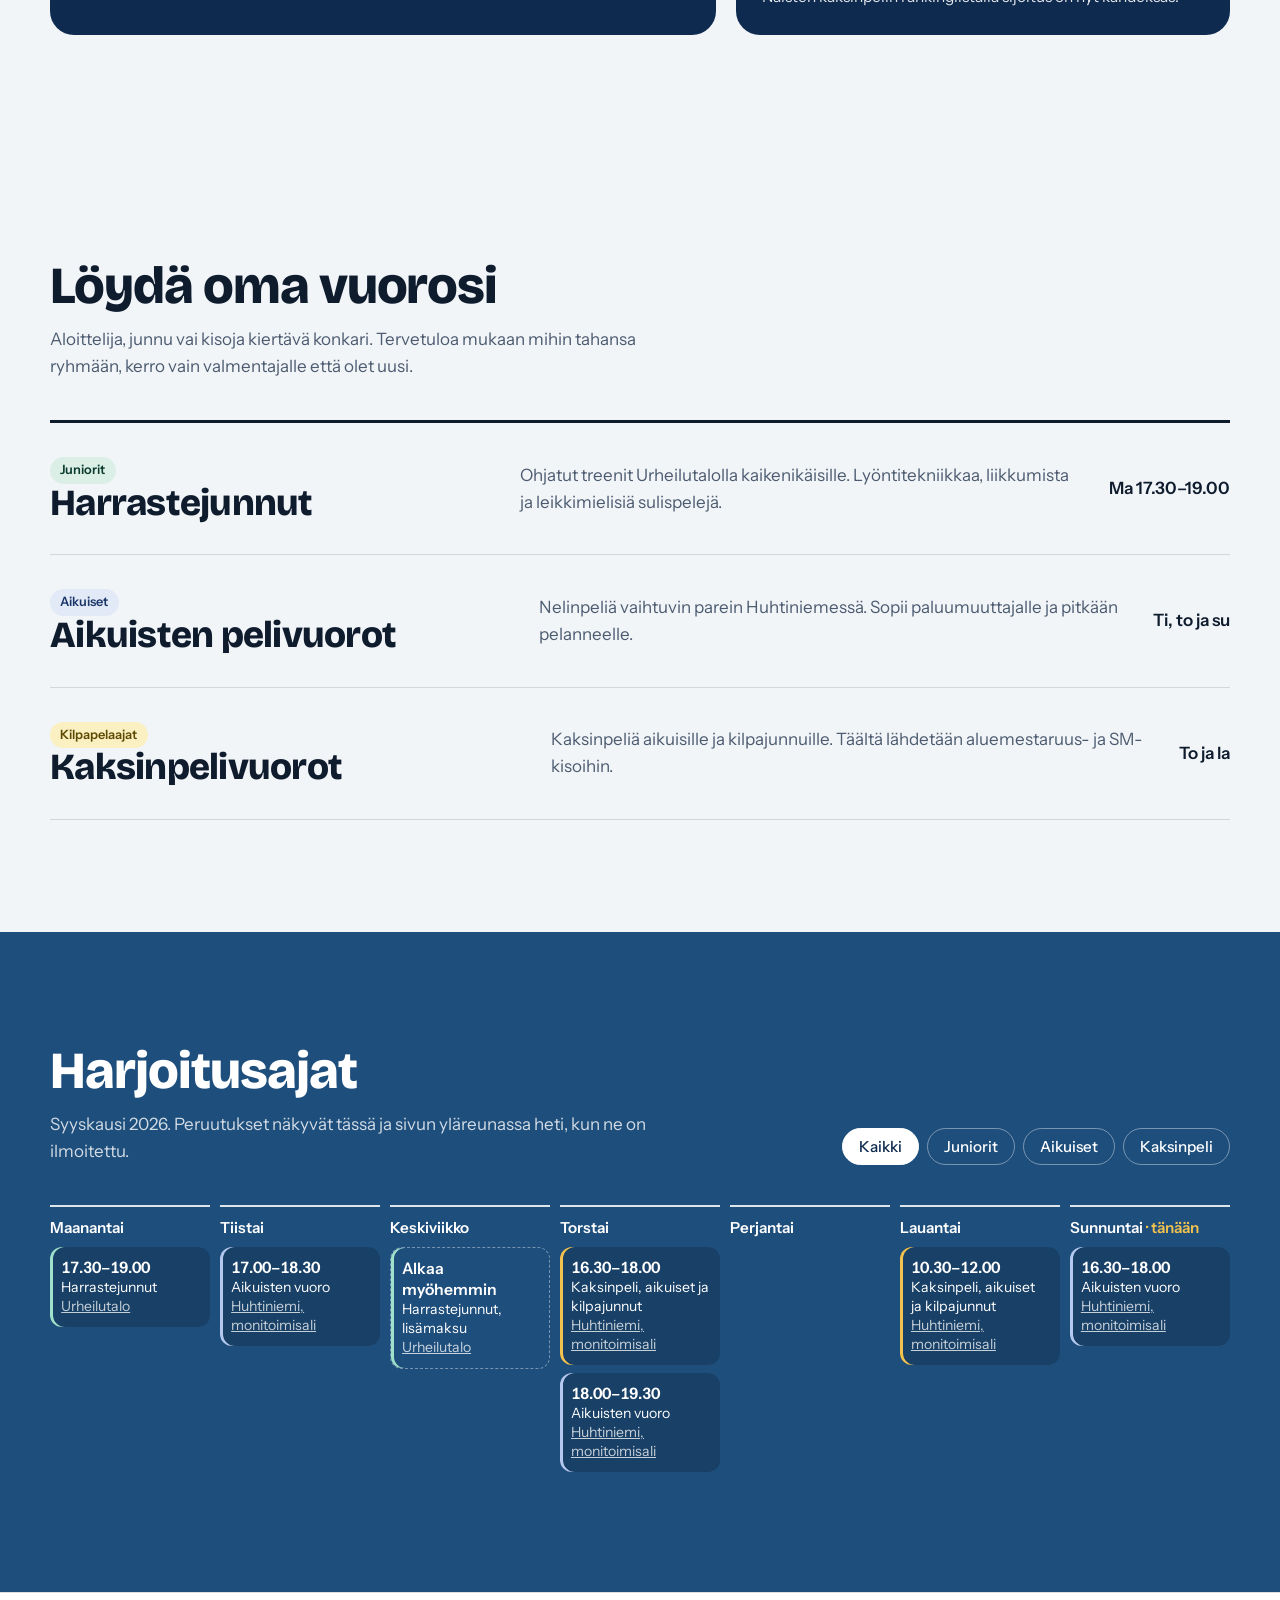
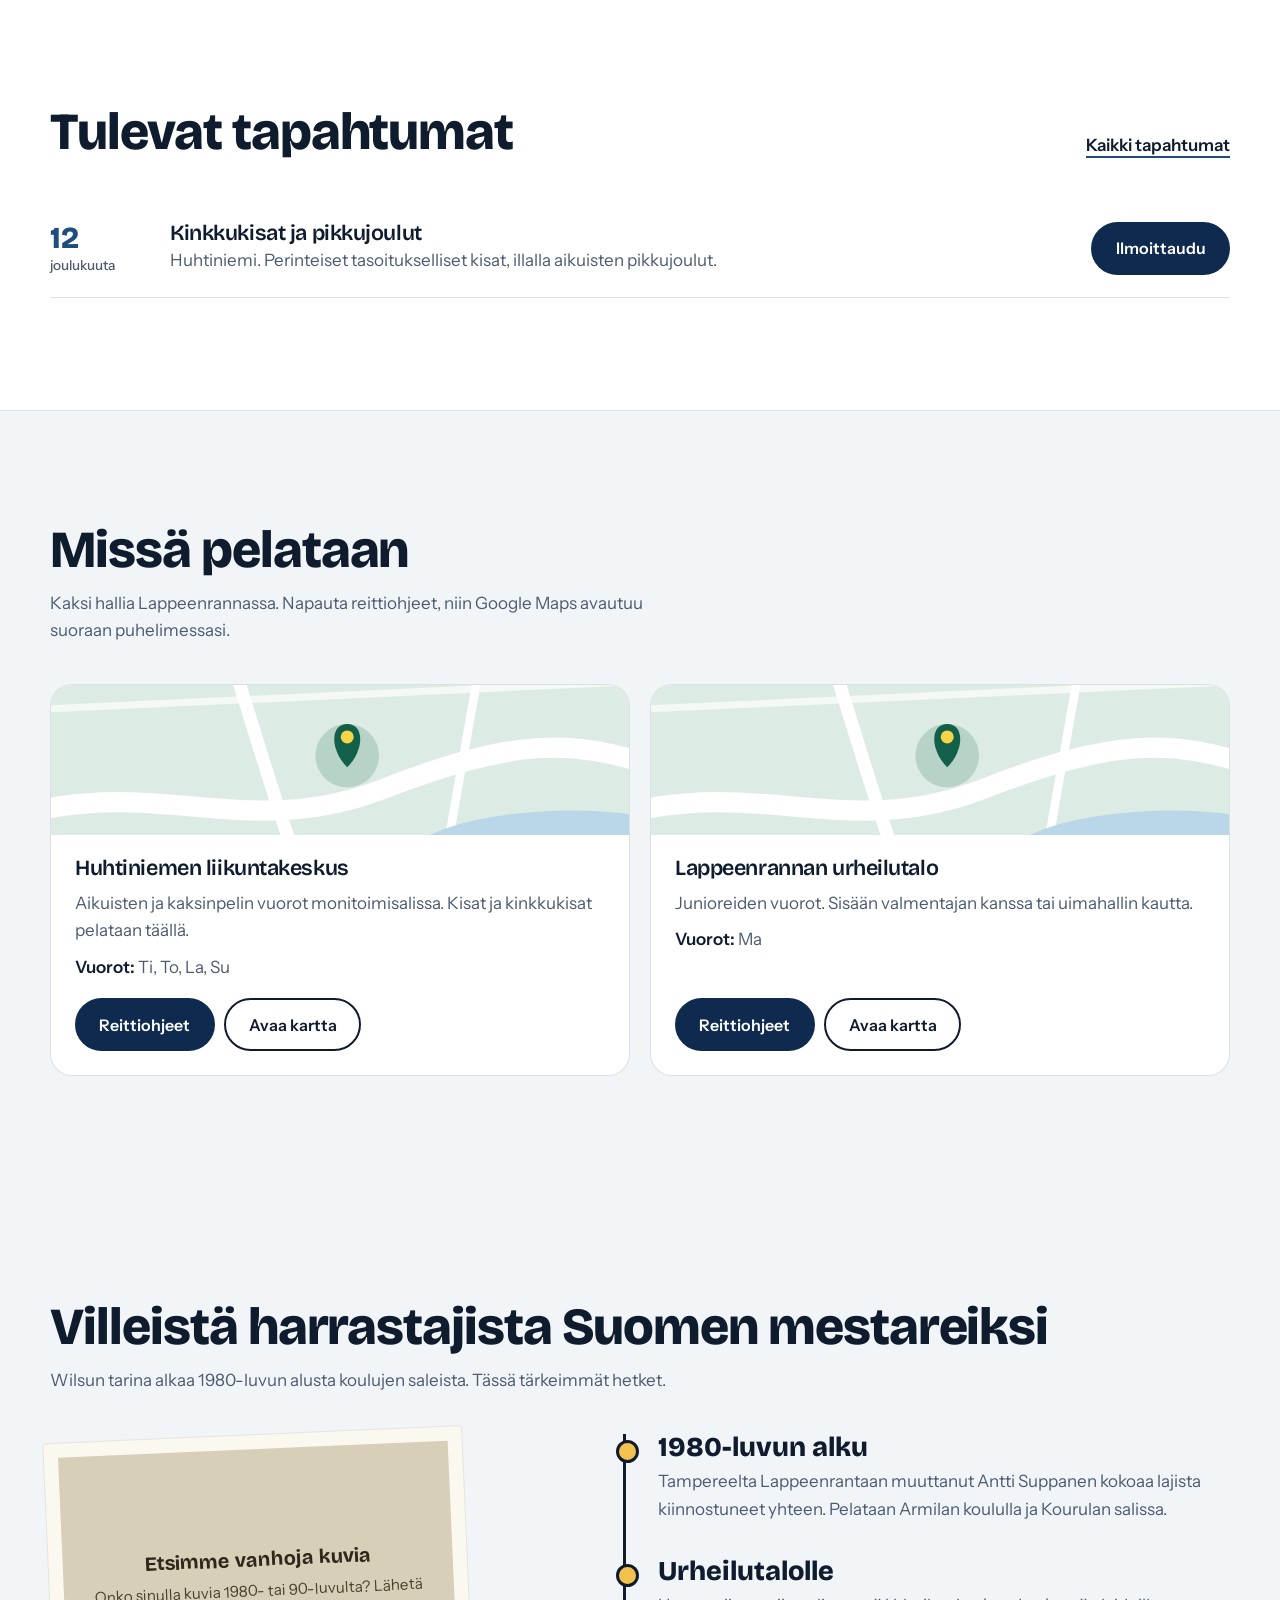
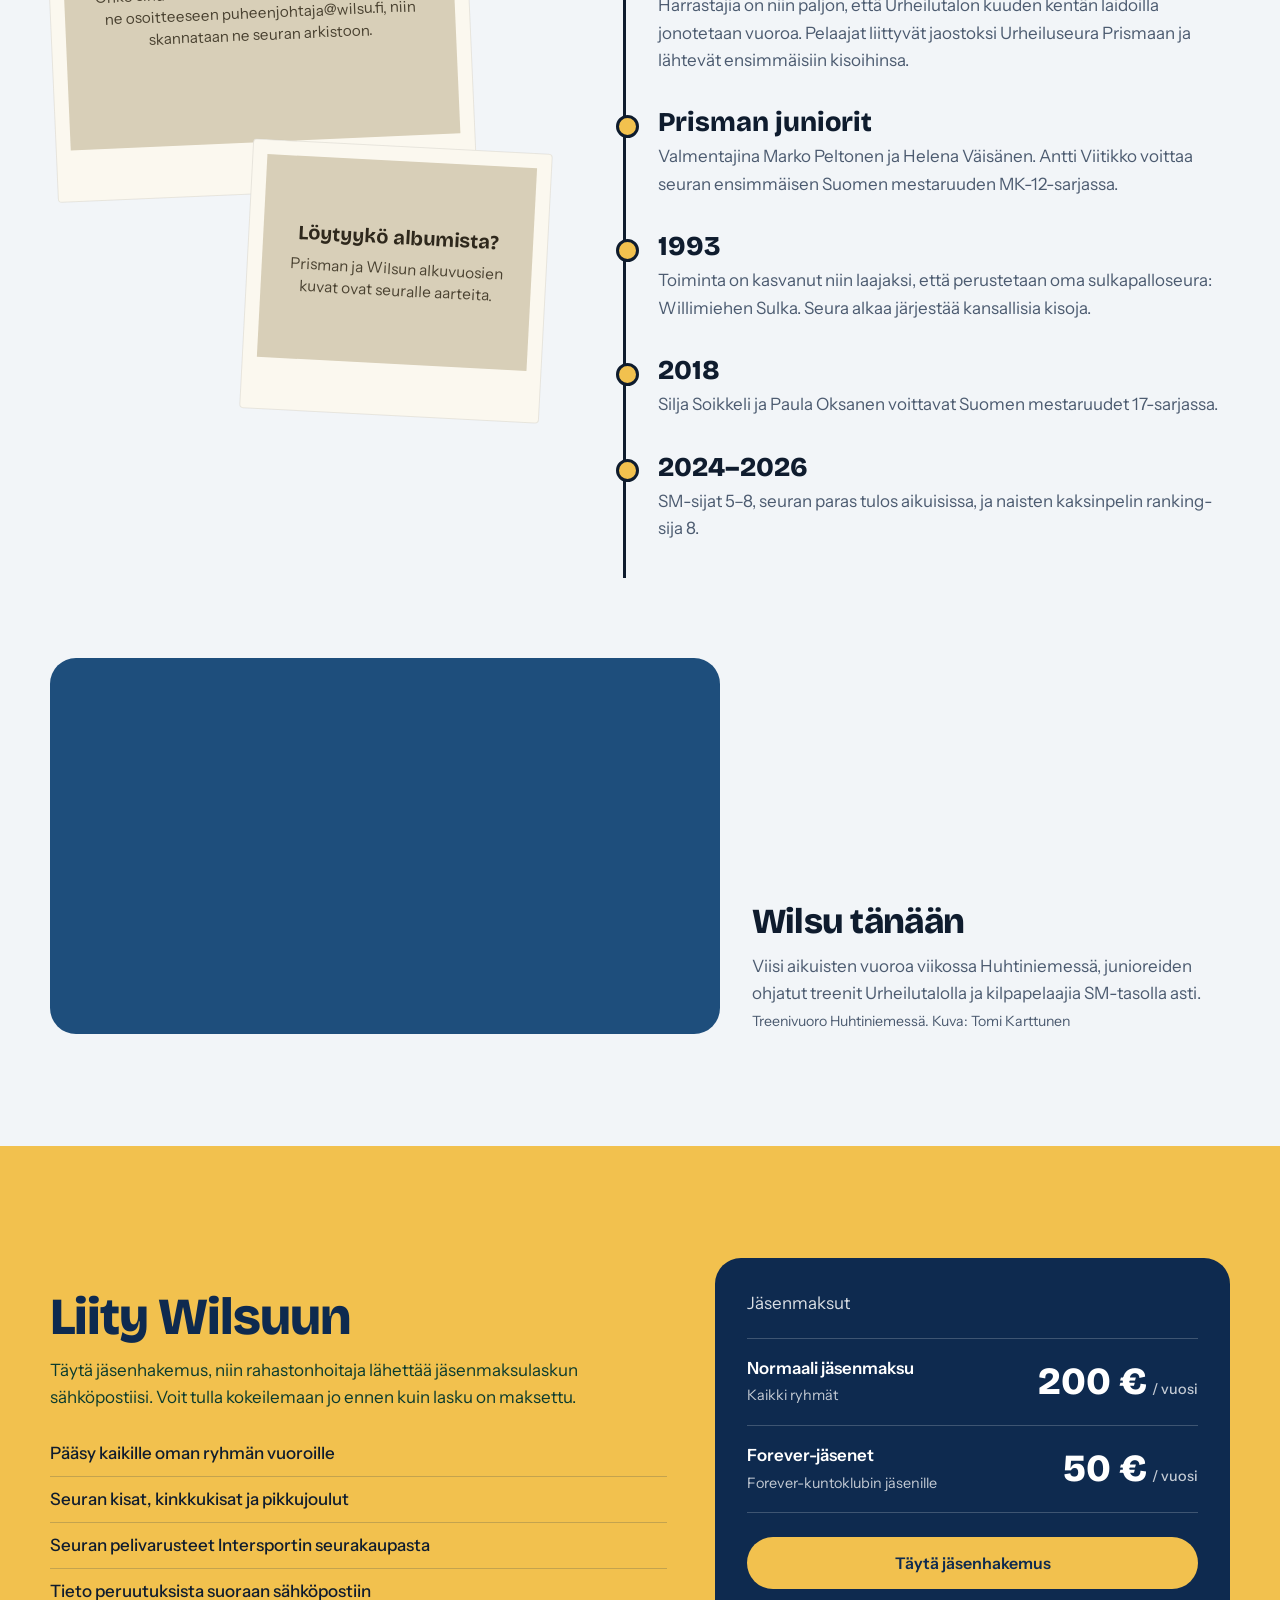
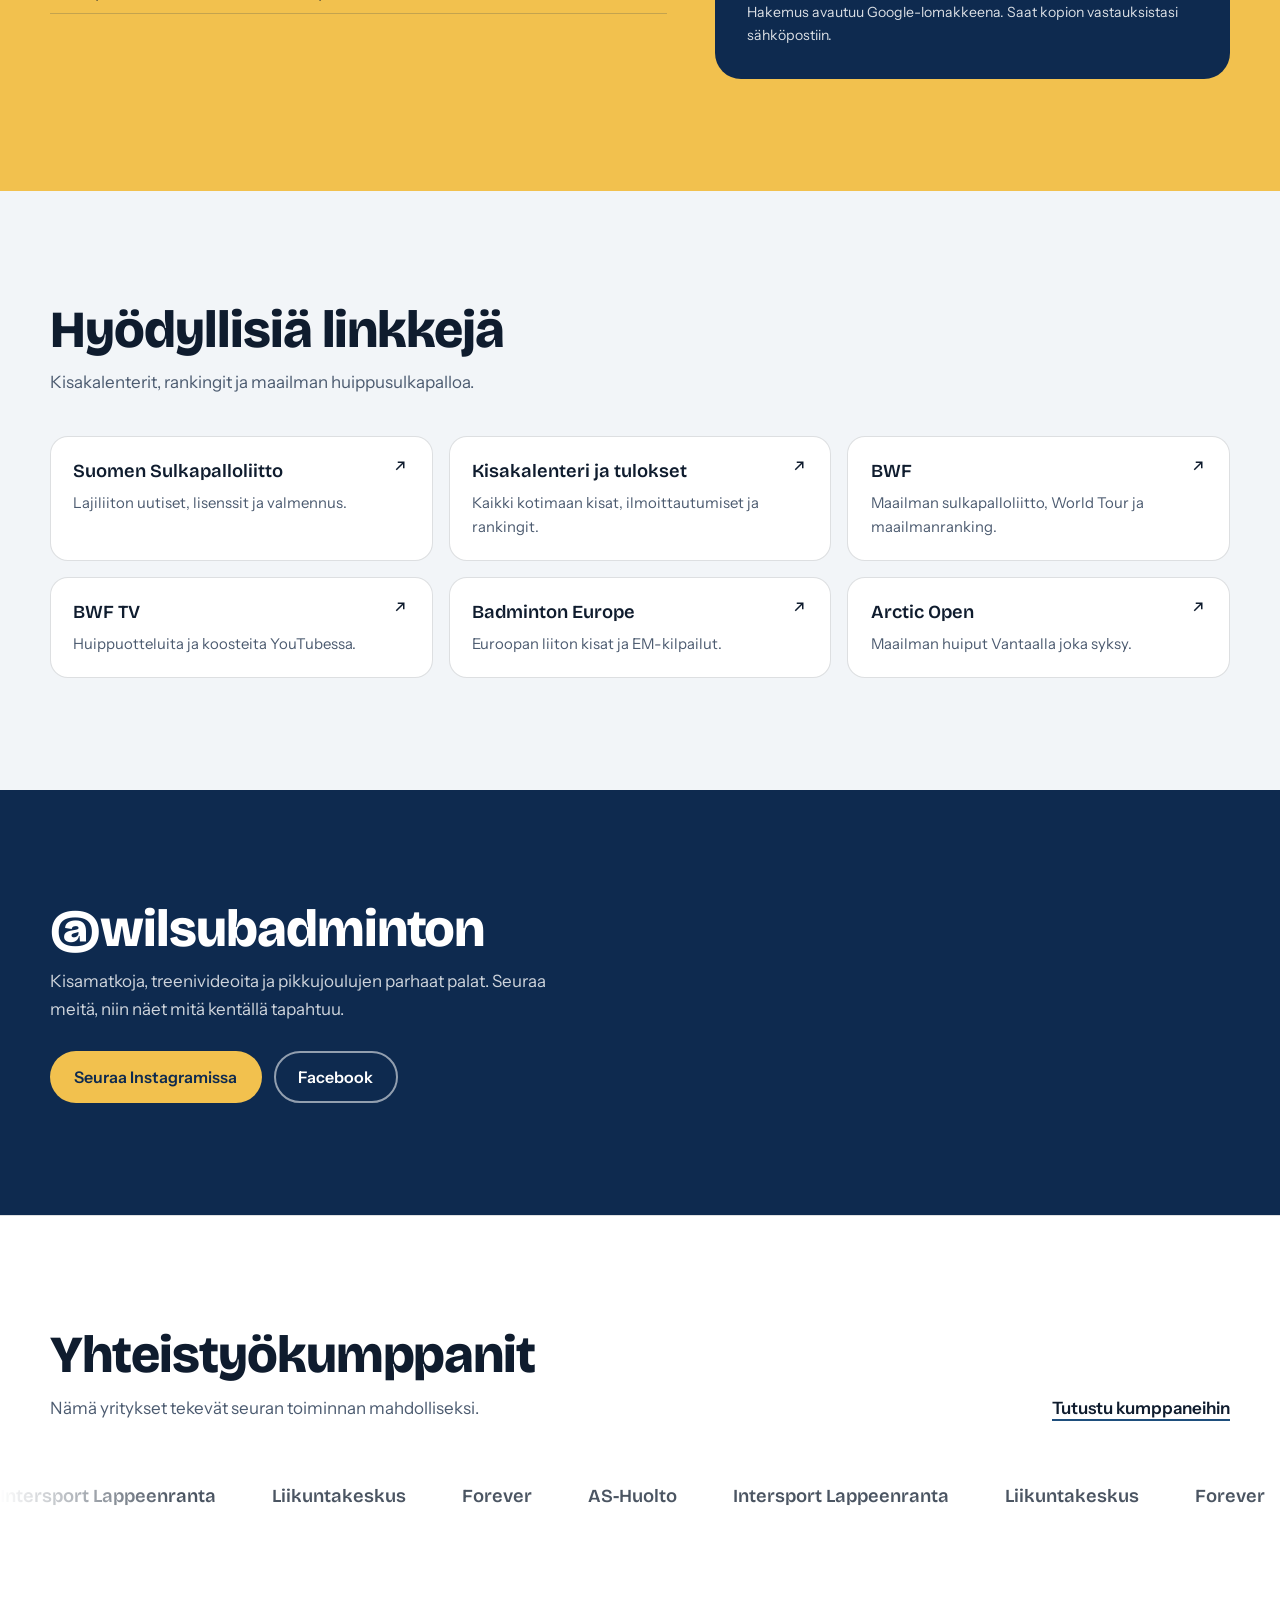
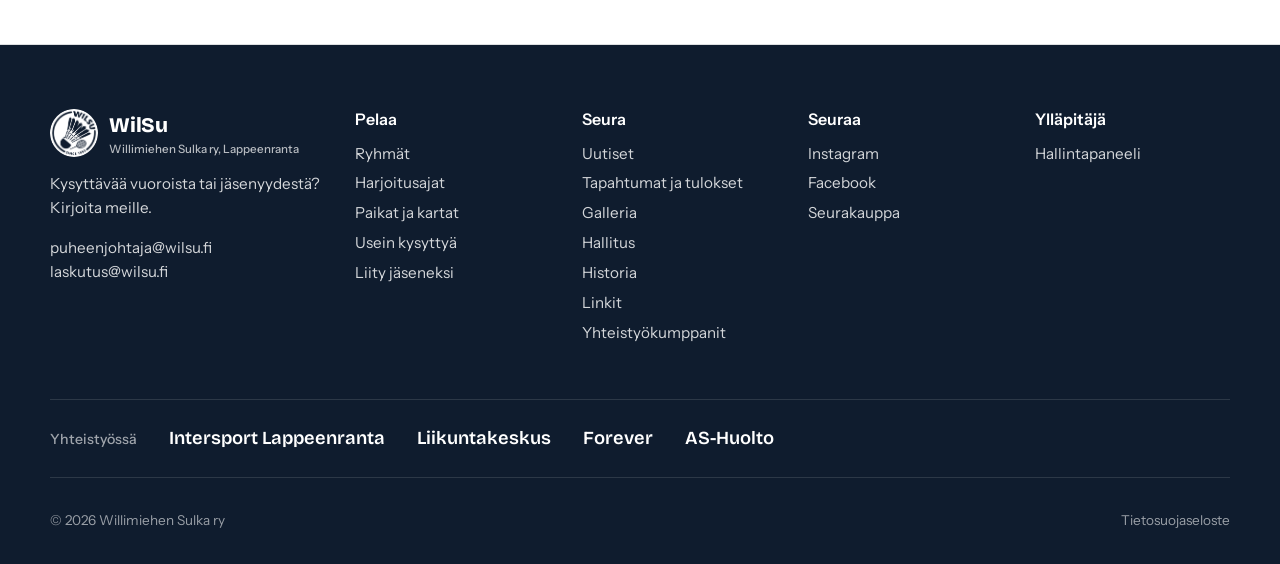
==== commit d84d4121: "Update index.html" ====
--- a/index.html
+++ b/index.html
@@ -60,6 +60,19 @@
   </div>
 </div>
 
+  <section class="block" id="uutiset">
+  <div class="wrap">
+    <div class="head-row">
+      <div>
+        <h2>Uutiset</h2>
+        <p class="lede">Kisamenestystä, seuran tapahtumia ja tiedotteita.</p>
+      </div>
+      <a class="text-link" href="uutiset.html">Kaikki uutiset</a>
+    </div>
+    <div class="news-cards" id="news"></div>
+  </div>
+</section>
+
 <section class="block" id="pelaa">
   <div class="wrap">
     <div class="head-row">
@@ -106,18 +119,6 @@
   </div>
 </section>
 
-<section class="block" id="uutiset">
-  <div class="wrap">
-    <div class="head-row">
-      <div>
-        <h2>Uutiset</h2>
-        <p class="lede">Kisamenestystä, seuran tapahtumia ja tiedotteita.</p>
-      </div>
-      <a class="text-link" href="uutiset.html">Kaikki uutiset</a>
-    </div>
-    <div class="news-cards" id="news"></div>
-  </div>
-</section>
 
 <section class="block events" id="tapahtumat">
   <div class="wrap">
--- a/assets/style.css
+++ b/assets/style.css
@@ -78,7 +78,7 @@
 
 .hero{background:var(--deep);color:var(--line);position:relative;overflow:hidden}
 .hero .wrap{display:grid;grid-template-columns:1.05fr .95fr;gap:2rem;align-items:center;min-height:min(86vh,760px);padding:3rem 0 7rem}
-.hero h1{font-size:clamp(3.2rem,8.5vw,7.2rem);font-weight:800;letter-spacing:-.045em;line-height:.92}
+.hero h1{font-size:clamp(2.4rem,5.5vw,4.6rem);font-weight:800;letter-spacing:-.03em;line-height:1}
 .hero p{font-size:1.2rem;max-width:34ch;opacity:.9;margin:1.5rem 0 2rem}
 .hero .actions{display:flex;flex-wrap:wrap;gap:.75rem}
 .hero-copy > *{opacity:0;transform:translateY(14px);animation:rise .7s cubic-bezier(.2,.7,.2,1) forwards}
